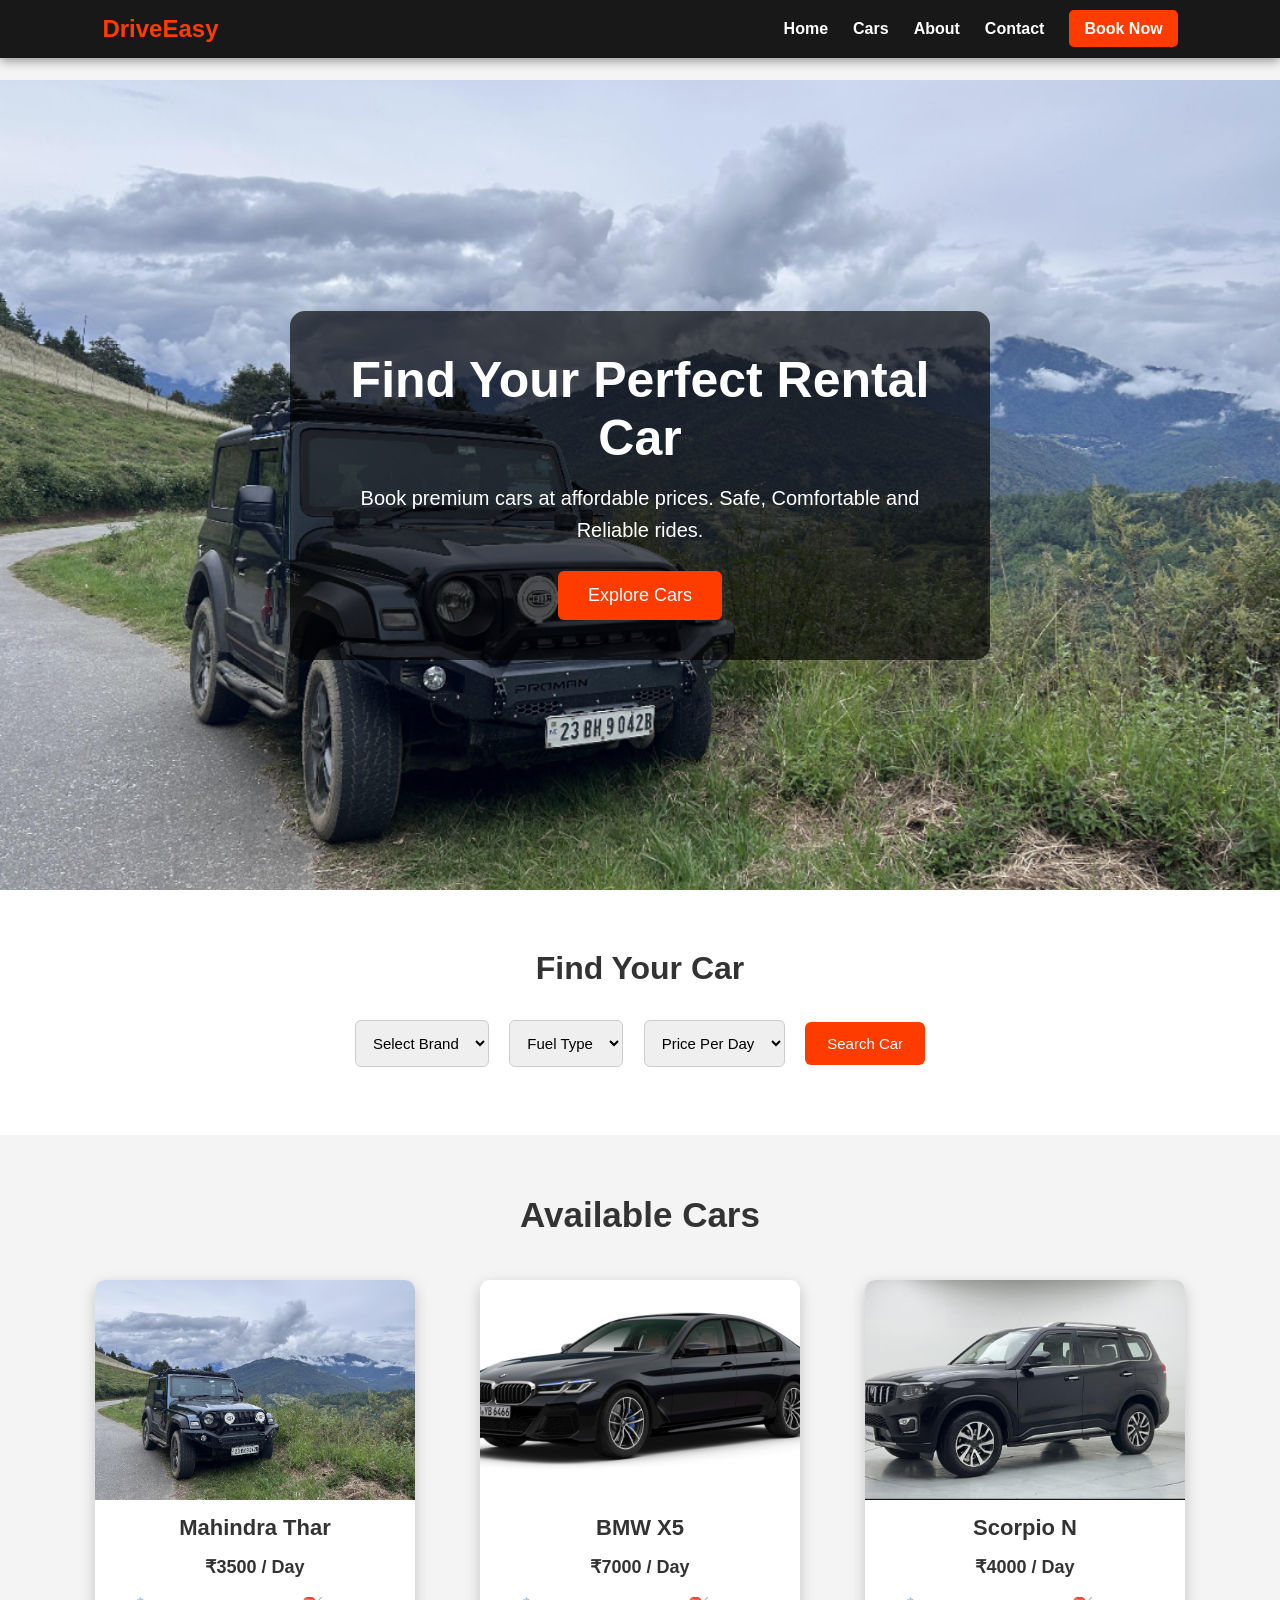
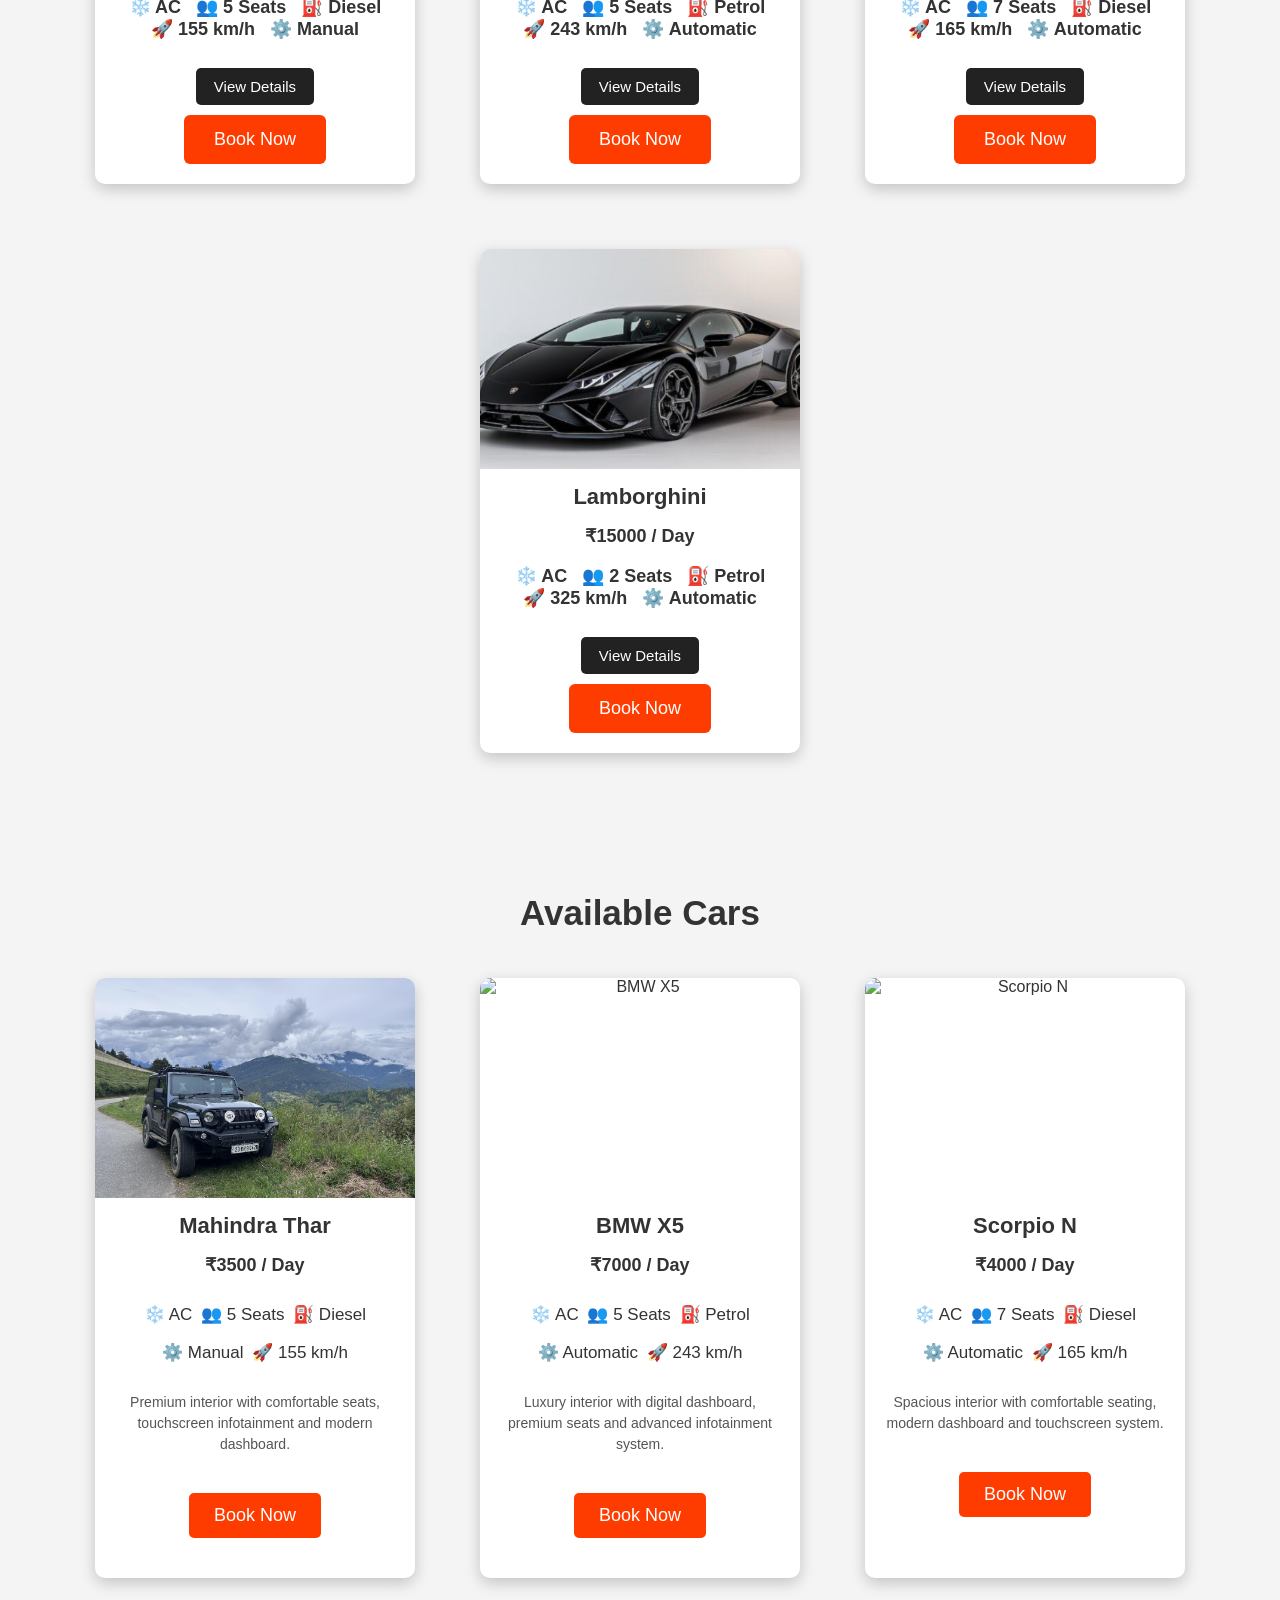
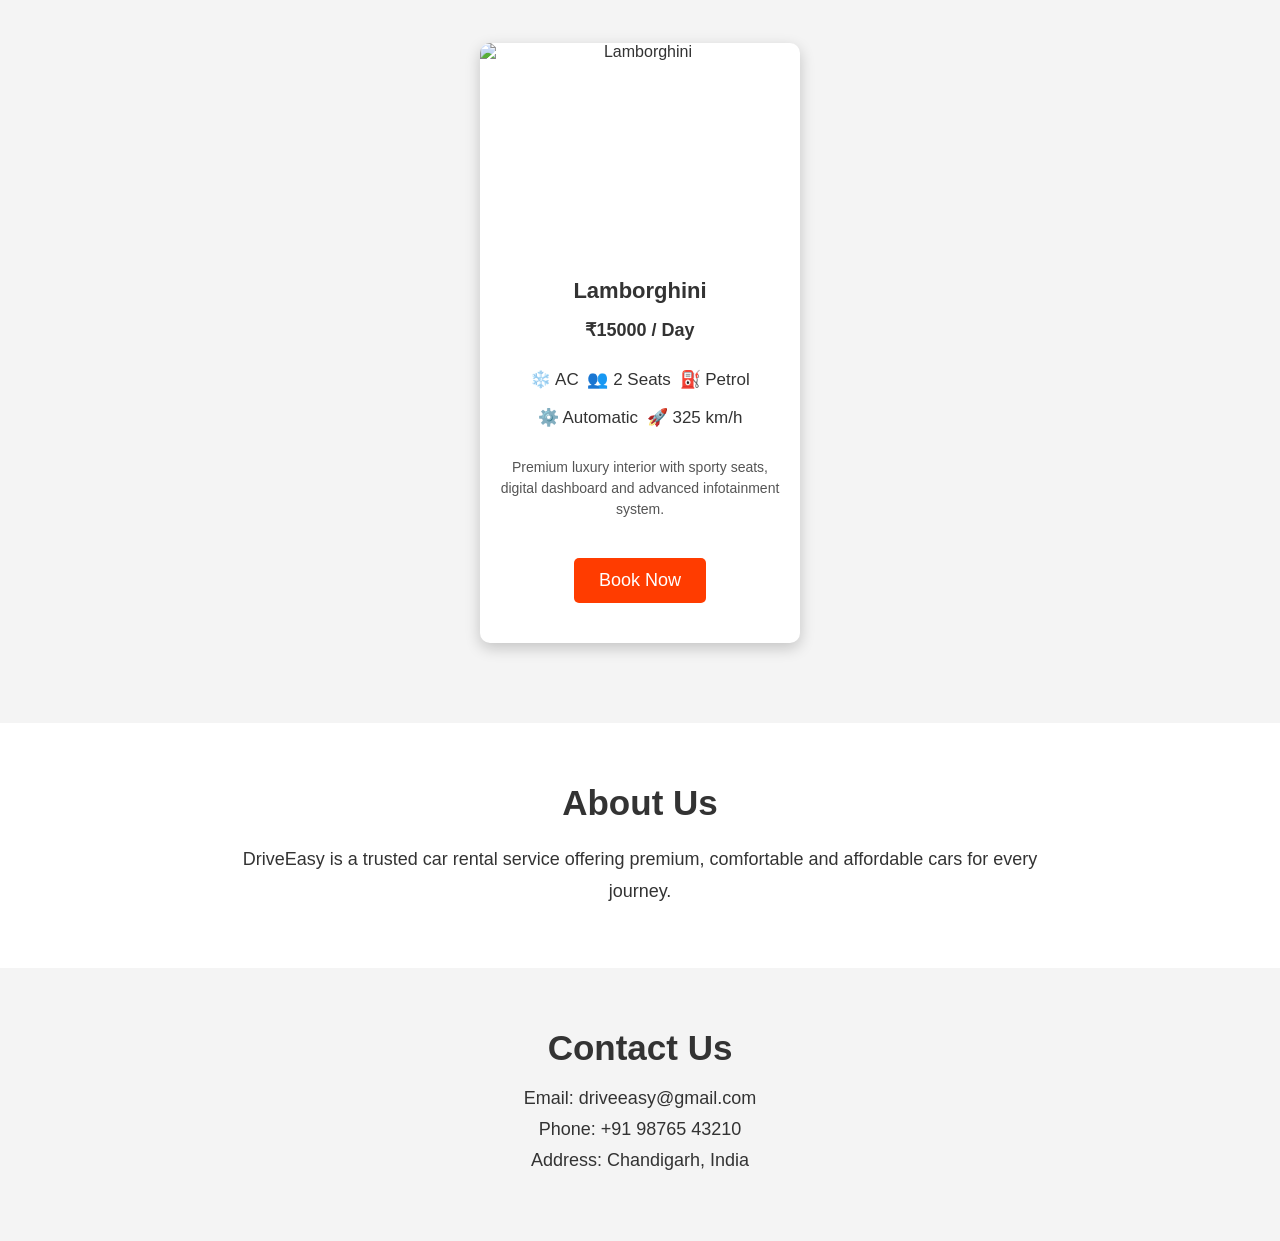
==== index.html @ 53f8b336 "Add car section with details and booking options" ====
<!DOCTYPE html>
<html lang="en">
<head>
    <meta charset="UTF-8">
    <meta name="viewport" content="width=device-width, initial-scale=1.0">
    <title>DriveEasy Car Rental</title>

    <link rel="stylesheet" href="style.css">

    <style>
        /* Car Details */
        .car-details {
            background: white;
            margin: 30px auto;
            padding: 30px;
            max-width: 900px;
            border-radius: 15px;
            box-shadow: 0 5px 20px rgba(0,0,0,0.15);
            text-align: center;
        }

        .car-details h2 {
            margin-bottom: 15px;
        }

        .details-info {
            margin: 15px 0;
            font-size: 17px;
            line-height: 1.7;
        }

        .detail-images {
            display: flex;
            gap: 20px;
            justify-content: center;
            flex-wrap: wrap;
            margin-top: 20px;
        }

        .detail-images img {
            width: 300px;
            height: 200px;
            object-fit: cover;
            border-radius: 10px;
        }

        .car-card {
            cursor: pointer;
        }

        .view-details {
            display: inline-block;
            margin: 10px;
            padding: 10px 18px;
            background: #222;
            color: white;
            border-radius: 5px;
            text-decoration: none;
        }

        .view-details:hover {
            background: #ff3c00;
        }
    </style>
</head>

<body>

<!-- ================= HEADER ================= -->

<header class="navbar">

    <div class="logo">
        <a href="index.html">DriveEasy</a>
    </div>

    <nav>
        <ul class="nav-links">
            <li><a href="#home">Home</a></li>
            <li><a href="#cars">Cars</a></li>
            <li><a href="#about">About</a></li>
            <li><a href="#contact">Contact</a></li>
            <li><a href="book.html" class="book-btn">Book Now</a></li>
        </ul>
    </nav>

</header>


<!-- ================= HERO ================= -->

<section id="home" class="hero">

    <div class="hero-text">

        <h1>Find Your Perfect Rental Car</h1>

        <p>
            Book premium cars at affordable prices.
            Safe, Comfortable and Reliable rides.
        </p>

        <a href="#cars" class="btn">Explore Cars</a>

    </div>

</section>


<!-- ================= SEARCH ================= -->

<section class="search">

    <h2>Find Your Car</h2>

    <form>

        <select>
            <option>Select Brand</option>
            <option>Mahindra</option>
            <option>BMW</option>
            <option>Scorpio</option>
            <option>Lamborghini</option>
        </select>

        <select>
            <option>Fuel Type</option>
            <option>Petrol</option>
            <option>Diesel</option>
        </select>

        <select>
            <option>Price Per Day</option>
            <option>₹3500</option>
            <option>₹4000</option>
            <option>₹7000</option>
            <option>₹15000</option>
        </select>

        <button type="submit">Search Car</button>

    </form>

</section>


<!-- ================= CARS ================= -->

<section id="cars">

    <h2>Available Cars</h2>

    <div class="car-container">


        <!-- ========== THAR ========== -->

        <div class="car-card">

            <a href="#thar-details">
                <img src="images/Thar-front.jpg" alt="Mahindra Thar">
            </a>

            <h3>Mahindra Thar</h3>

            <p>₹3500 / Day</p>

            <p>
                ❄️ AC &nbsp; 👥 5 Seats &nbsp; ⛽ Diesel<br>
                🚀 155 km/h &nbsp; ⚙️ Manual
            </p>

            <a href="#thar-details" class="view-details">
                View Details
            </a>

            <br>

            <a href="book.html" class="btn">
                Book Now
            </a>

        </div>


        <!-- ========== BMW ========== -->

        <div class="car-card">

            <a href="#bmw-details">
                <img src="images/bmw-front.jpg" alt="BMW X5">
            </a>

            <h3>BMW X5</h3>

            <p>₹7000 / Day</p>

            <p>
                ❄️ AC &nbsp; 👥 5 Seats &nbsp; ⛽ Petrol<br>
                🚀 243 km/h &nbsp; ⚙️ Automatic
            </p>

            <a href="#bmw-details" class="view-details">
                View Details
            </a>

            <br>

            <a href="book.html" class="btn">
                Book Now
            </a>

        </div>


        <!-- ========== SCORPIO ========== -->

        <div class="car-card">

            <a href="#scorpio-details">
                <img src="images/scorpio-front.jpg" alt="Scorpio N">
            </a>

            <h3>Scorpio N</h3>

            <p>₹4000 / Day</p>

            <p>
                ❄️ AC &nbsp; 👥 7 Seats &nbsp; ⛽ Diesel<br>
                🚀 165 km/h &nbsp; ⚙️ Automatic
            </p>

            <a href="#scorpio-details" class="view-details">
                View Details
            </a>

            <br>

            <a href="book.html" class="btn">
                Book Now
            </a>

        </div>


        <!-- ========== LAMBORGHINI ========== -->

        <div class="car-card">

            <a href="#lamborghini-details">
                <img src="images/lamborghini-front.jpg" alt="Lamborghini">
            </a>

            <h3>Lamborghini</h3>

            <p>₹15000 / Day</p>

            <p>
                ❄️ AC &nbsp; 👥 2 Seats &nbsp; ⛽ Petrol<br>
                🚀 325 km/h &nbsp; ⚙️ Automatic
            </p>

            <a href="#lamborghini-details" class="view-details">
                View Details
            </a>

            <br>

            <a href="book.html" class="btn">
                Book Now
            </a>

        </div>

    </div>

</section>


<!-- ================= THAR DETAILS ================= -->

<section id="thar-details" class="car-details">

    <h2>Mahindra Thar</h2>

    <p class="details-info">
        Premium and powerful SUV perfect for adventure and long journeys.
    </p>

    <p class="details-info">
        ❄️ AC &nbsp; 👥 5 Seats &nbsp; ⛽ Diesel<br>
        ⚙️ Manual Transmission &nbsp; 🚀 155 km/h
    </p>

    <h3>Interior & Dashboard</h3>

    <div class="detail-images">

        <img src="images/Thar-front.jpg" alt="Thar Front">

        <img src="images/Thar-interior.jpg" alt="Thar Interior">

        <img src="images/Thar-dashboard.jpg" alt="Thar Dashboard">

    </div>

    <br>

    <a href="book.html" class="btn">Book Thar</a>

</section>


<!-- ================= BMW DETAILS ================= -->

<section id="bmw-details" class="car-details">

    <h2>BMW X5</h2>

    <p class="details-info">
        Luxury SUV with premium comfort, advanced technology and powerful performance.
    </p>

    <p class="details-info">
        ❄️ AC &nbsp; 👥 5 Seats &nbsp; ⛽ Petrol<br>
        ⚙️ Automatic Transmission &nbsp; 🚀 243 km/h
    </p>

    <h3>Interior & Dashboard</h3>

    <div class="detail-images">

        <img src="images/bmw-front.jpg" alt="BMW Front">

        <img src="images/bmw-interior.jpg" alt="BMW Interior">

    </div>

    <br>

    <a href="book.html" class="btn">Book BMW</a>

</section>


<!-- ================= SCORPIO DETAILS ================= -->

<section id="scorpio-details" class="car-details">

    <h2>Scorpio N</h2>

    <p class="details-info">
        Spacious SUV with comfortable seating and modern dashboard.
    </p>

    <p class="details-info">
        ❄️ AC &nbsp; 👥 7 Seats &nbsp; ⛽ Diesel<br>
        ⚙️ Automatic Transmission &nbsp; 🚀 165 km/h
    </p>

    <h3>Interior & Dashboard</h3>

    <div class="detail-images">

        <img src="images/scorpio-front.jpg" alt="Scorpio Front">

        <img src="images/scorpio-interior.jpg" alt="Scorpio Interior">

        <img src="images/scorpio-dashboard.jpg" alt="Scorpio Dashboard">

    </div>

<!-- ================= CARS ================= -->

<section id="cars">

    <h2>Available Cars</h2>

    <div class="car-container">

        <!-- THAR -->
        <div class="car-card">

            <img src="images/Thar-front.jpg"
                 alt="Mahindra Thar"
                 onclick="showCar('thar')">

            <h3>Mahindra Thar</h3>
            <p>₹3500 / Day</p>

            <p>
                ❄️ AC &nbsp; 👥 5 Seats &nbsp; ⛽ Diesel<br>
                🚀 155 km/h &nbsp; ⚙️ Manual
            </p>

            <button class="view-details"
                    onclick="showCar('thar')">
                View Details
            </button>

            <br><br>

            <a href="book.html" class="btn">Book Now</a>

        </div>


        <!-- BMW -->
        <div class="car-card">

            <img src="images/bmw-front.jpg"
                 alt="BMW X5"
                 onclick="showCar('bmw')">

            <h3>BMW X5</h3>
            <p>₹7000 / Day</p>

            <p>
                ❄️ AC &nbsp; 👥 5 Seats &nbsp; ⛽ Petrol<br>
                🚀 243 km/h &nbsp; ⚙️ Automatic
            </p>

            <button class="view-details"
                    onclick="showCar('bmw')">
                View Details
            </button>

            <br><br>

            <a href="book.html" class="btn">Book Now</a>

        </div>


        <!-- SCORPIO -->
        <div class="car-card">

            <img src="images/scorpio-front.jpg"
                 alt="Scorpio N"
                 onclick="showCar('scorpio')">

            <h3>Scorpio N</h3>
            <p>₹4000 / Day</p>

            <p>
                ❄️ AC &nbsp; 👥 7 Seats &nbsp; ⛽ Diesel<br>
                🚀 165 km/h &nbsp; ⚙️ Automatic
            </p>

            <button class="view-details"
                    onclick="showCar('scorpio')">
                View Details
            </button>

            <br><br>

            <a href="book.html" class="btn">Book Now</a>

        </div>


        <!-- LAMBORGHINI -->
        <div class="car-card">

            <img src="images/lamborghini-front.jpg"
                 alt="Lamborghini"
                 onclick="showCar('lamborghini')">

            <h3>Lamborghini</h3>
            <p>₹15000 / Day</p>

            <p>
                ❄️ AC &nbsp; 👥 2 Seats &nbsp; ⛽ Petrol<br>
                🚀 325 km/h &nbsp; ⚙️ Automatic
            </p>

            <button class="view-details"
                    onclick="showCar('lamborghini')">
                View Details
            </button>

            <br><br>

            <a href="book.html" class="btn">Book Now</a>

        </div>

    </div>

</section>


<!-- ================= CAR DETAILS POPUP ================= -->

<div id="carModal" class="car-modal">

    <div class="car-modal-content">

        <button class="close-btn" onclick="closeCar()">×</button>

        <h2 id="carTitle"></h2>

        <p id="carDescription"></p>

        <div class="car-features" id="carFeatures"></div>

        <h3>Interior & Dashboard</h3>

        <div class="car-gallery">

            <img id="carFront" src="" alt="Car Front">

            <img id="carInterior" src="" alt="Car Interior">

            <img id="carDashboard" src="" alt="Car Dashboard">

        </div>

        <br>

        <a href="book.html" class="btn">Book This Car</a>

    </div>

</div>


<!-- ================= CAR JAVASCRIPT ================= -->

<script>

function showCar(car) {

    const modal = document.getElementById("carModal");

    const title = document.getElementById("carTitle");
    const description = document.getElementById("carDescription");
    const features = document.getElementById("carFeatures");

    const front = document.getElementById("carFront");
    const interior = document.getElementById("carInterior");
    const dashboard = document.getElementById("carDashboard");


    if (car === "thar") {

        title.innerText = "Mahindra Thar";

        description.innerText =
        "Mahindra Thar is a powerful SUV with comfortable interior, modern dashboard and excellent performance.";

        features.innerHTML =
        "❄️ AC &nbsp; 👥 5 Seats &nbsp; ⛽ Diesel<br>" +
        "🚀 155 km/h &nbsp; ⚙️ Manual<br>" +
        "💰 ₹3500 / Day";

        front.src = "images/Thar-front.jpg";
        interior.src = "images/Thar-interior.jpg";
        dashboard.src = "images/Thar-dashboard.jpg";
    }


    if (car === "bmw") {

        title.innerText = "BMW X5";

        description.innerText =
        "BMW X5 is a premium luxury SUV with advanced technology, comfortable seats and digital features.";

        features.innerHTML =
        "❄️ AC &nbsp; 👥 5 Seats &nbsp; ⛽ Petrol<br>" +
        "🚀 243 km/h &nbsp; ⚙️ Automatic<br>" +
        "💰 ₹7000 / Day";

        front.src = "images/bmw-front.jpg";
        interior.src = "images/bmw-interior.jpg";

        dashboard.style.display = "none";
    }


    if (car === "scorpio") {

        title.innerText = "Scorpio N";

        description.innerText =
        "Scorpio N is a spacious SUV with comfortable seating, modern interior and powerful performance.";

        features.innerHTML =
        "❄️ AC &nbsp; 👥 7 Seats &nbsp; ⛽ Diesel<br>" +
        "🚀 165 km/h &nbsp; ⚙️ Automatic<br>" +
        "💰 ₹4000 / Day";

        front.src = "images/scorpio-front.jpg";
        interior.src = "images/scorpio-interior.jpg";
        dashboard.src = "images/scorpio-dashboard.jpg";

        dashboard.style.display = "block";
    }


    if (car === "lamborghini") {

        title.innerText = "Lamborghini";

        description.innerText =
        "Lamborghini is a high-performance sports car with a premium luxury interior and advanced digital features.";

        features.innerHTML =
        "❄️ AC &nbsp; 👥 2 Seats &nbsp; ⛽ Petrol<br>" +
        "🚀 325 km/h &nbsp; ⚙️ Automatic<br>" +
        "💰 ₹15000 / Day";

        front.src = "images/lamborghini-front.jpg";
        interior.src = "images/lamborghini-interior.jpg";

        dashboard.style.display = "none";
    }


    modal.style.display = "flex";
}


function closeCar() {

    document.getElementById("carModal").style.display = "none";

}

</script>


<!-- ================= ABOUT ================= -->

<section id="about">

    <h2>About Us</h2>

    <p>
        DriveEasy is a trusted car rental service offering premium,
        comfortable and affordable cars for every journey.
    </p>

</section>


<!-- ================= CONTACT ================= -->

<section id="contact">

    <h2>Contact Us</h2>

    <p>Email: driveeasy@gmail.com</p>

    <p>Phone: +91 98765 43210</p>

    <p>Address: Chandigarh, India</p>

</section>


<script src="script.js"></script>

</body>
</html>            Search Car
        </button>

    </form>

</section>


<!-- ================= CARS ================= -->

<section id="cars">

    <h2>Available Cars</h2>

    <div class="car-container">


        <!-- ================= THAR ================= -->

        <div class="car-card"
             onclick="showCar('thar')"
             style="cursor:pointer;">

            <img
                src="images/Thar-front.jpg"
                alt="Mahindra Thar"
            >

            <h3>Mahindra Thar</h3>

            <p>₹3500 / Day</p>

            <div class="car-features">

                <span>❄️ AC</span>
                <span>👥 5 Seats</span>
                <span>⛽ Diesel</span>
                <span>⚙️ Manual</span>
                <span>🚀 155 km/h</span>

            </div>

            <div class="car-description">

                Premium interior with comfortable seats,
                touchscreen infotainment and modern dashboard.

            </div>

            <button
                class="btn"
                onclick="event.stopPropagation(); window.location.href='book.html';"
            >
                Book Now
            </button>

        </div>


        <!-- ================= BMW ================= -->

        <div class="car-card"
             onclick="showCar('bmw')"
             style="cursor:pointer;">

            <img
                src="images/bmw.jpg"
                alt="BMW X5"
            >

            <h3>BMW X5</h3>

            <p>₹7000 / Day</p>

            <div class="car-features">

                <span>❄️ AC</span>
                <span>👥 5 Seats</span>
                <span>⛽ Petrol</span>
                <span>⚙️ Automatic</span>
                <span>🚀 243 km/h</span>

            </div>

            <div class="car-description">

                Luxury interior with digital dashboard,
                premium seats and advanced infotainment system.

            </div>

            <button
                class="btn"
                onclick="event.stopPropagation(); window.location.href='book.html';"
            >
                Book Now
            </button>

        </div>


        <!-- ================= SCORPIO ================= -->

        <div class="car-card"
             onclick="showCar('scorpio')"
             style="cursor:pointer;">

            <img
                src="images/scorpio.jpg"
                alt="Scorpio N"
            >

            <h3>Scorpio N</h3>

            <p>₹4000 / Day</p>

            <div class="car-features">

                <span>❄️ AC</span>
                <span>👥 7 Seats</span>
                <span>⛽ Diesel</span>
                <span>⚙️ Automatic</span>
                <span>🚀 165 km/h</span>

            </div>

            <div class="car-description">

                Spacious interior with comfortable seating,
                modern dashboard and touchscreen system.

            </div>

            <button
                class="btn"
                onclick="event.stopPropagation(); window.location.href='book.html';"
            >
                Book Now
            </button>

        </div>


        <!-- ================= LAMBORGHINI ================= -->

        <div class="car-card"
             onclick="showCar('lamborghini')"
             style="cursor:pointer;">

            <img
                src="images/lamborghini.jpg"
                alt="Lamborghini"
            >

            <h3>Lamborghini</h3>

            <p>₹15000 / Day</p>

            <div class="car-features">

                <span>❄️ AC</span>
                <span>👥 2 Seats</span>
                <span>⛽ Petrol</span>
                <span>⚙️ Automatic</span>
                <span>🚀 325 km/h</span>

            </div>

            <div class="car-description">

                Premium luxury interior with sporty seats,
                digital dashboard and advanced infotainment system.

            </div>

            <button
                class="btn"
                onclick="event.stopPropagation(); window.location.href='book.html';"
            >
                Book Now
            </button>

        </div>

    </div>

</section>


<!-- ================================================= -->
<!-- ================= THAR DETAILS ================== -->
<!-- ================================================= -->

<section id="thar" class="car-details">

    <div class="car-details-main">

        <h2>Mahindra Thar</h2>

        <img
            src="images/Thar-front.jpg"
            alt="Mahindra Thar"
        >

        <div class="details-info">

            <p>
                <strong>Price:</strong>
                ₹3500 / Day
            </p>

            <p>
                <strong>AC:</strong>
                Yes
            </p>

            <p>
                <strong>Seats:</strong>
                5
            </p>

            <p>
                <strong>Fuel:</strong>
                Diesel
            </p>

            <p>
                <strong>Transmission:</strong>
                Manual
            </p>

            <p>
                <strong>Top Speed:</strong>
                155 km/h
            </            <img
                src="images/Thar-front.jpg"
                src="images/Thar-interior.jpg"
                src="images/Thar-dashboard.jpg"
                alt="Mahindra Thar"
            >

            <h3>Mahindra Thar</h3>

            <p class="price">
                ₹3500 / Day
            </p>

            <div class="car-features">

                <span>❄️ AC</span>
                <span>👥 5 Seats</span>
                <span>⛽ Diesel</span>
                <span>⚙️ Manual</span>
                <span>🚀 155 km/h</span>
                <span>📱 Touchscreen</span>

            </div>

            <div class="car-info">

                <h4>Interior & Dashboard</h4>

                <p>
                    Premium interior with comfortable seats,
                    touchscreen infotainment and modern dashboard.
                </p>

            </div>

            <a href="book.html" class="btn">
                Book Now
            </a>

        </div>


        <!-- BMW X5 -->

        <div class="car-card">

            <img
                src="images/bmw-front.jpg"
                src="images/bmw-interior.jpg
                alt="BMW X5"
            >

            <h3>BMW X5</h3>

            <p class="price">
                ₹7000 / Day
            </p>

            <div class="car-features">

                <span>❄️ AC</span>
                <span>👥 5 Seats</span>
                <span>⛽ Petrol</span>
                <span>⚙️ Automatic</span>
                <span>🚀 243 km/h</span>
                <span>📱 Digital Display</span>

            </div>

            <div class="car-info">

                <h4>Interior & Dashboard</h4>

                <p>
                    Luxury interior with digital dashboard,
                    premium seats and advanced infotainment system.
                </p>

            </div>

            <a href="book.html" class="btn">
                Book Now
            </a>

        </div>


        <!-- SCORPIO N -->

        <div class="car-card">

            <img
                src="images/scorpio-front.jpg"
                src="images/scorpio-interior.jpg"
                src="images/bmw-dashboard.jpg"
                alt="Scorpio N"
            >

            <h3>Scorpio N</h3>

            <p class="price">
                ₹4000 / Day
            </p>

            <div class="car-features">

                <span>❄️ AC</span>
                <span>👥 7 Seats</span>
                <span>⛽ Diesel</span>
                <span>⚙️ Automatic</span>
                <span>🚀 165 km/h</span>
                <span>📱 Touchscreen</span>

            </div>

            <div class="car-info">

                <h4>Interior & Dashboard</h4>

                <p>
                    Spacious interior with comfortable seating,
                    modern dashboard and touchscreen system.
                </p>

            </div>

            <a href="book.html" class="btn">
                Book Now
            </a>

        </div>
        <!-- LAMBORGHINI -->

<div class="car-card">

<!-- Cars Section -->

<section id="cars">

    <h2>Available Cars</h2>

    <div class="car-container">

        <!-- THAR -->
        <details class="car-card">
            <summary>
                <img src="images/Thar-front.jpg" alt="Mahindra Thar">
                <h3>Mahindra Thar</h3>
                <p>₹3500 / Day</p>
                <span class="view-details">Click Image / Name for Details</span>
            </summary>

            <div class="car-details">
                <h2>Mahindra Thar</h2>

                <p>❄️ AC &nbsp; 💺 5 Seats &nbsp; ⛽ Diesel</p>
                <p>⚙️ Manual &nbsp; 🚗 155 km/h</p>
                <p>📱 Touchscreen Dashboard</p>

                <h3>Features</h3>
                <p>
                    Premium interior, comfortable seats,
                    touchscreen infotainment, powerful engine
                    and modern dashboard.
                </p>

                <h3>Interior & Dashboard</h3>

                <div class="inside-images">
                    <img src="images/thar-interior.jpg" alt="Thar Interior">
                    <img src="images/thar-dashboard.jpg" alt="Thar Dashboard">
                </div>

                <a href="book.html" class="btn">Book Now</a>
            </div>
        </details>


        <!-- BMW -->
        <details class="car-card">
            <summary>
                <img src="images/bmw.jpg" alt="BMW X5">
                <h3>BMW X5</h3>
                <p>₹7000 / Day</p>
                <span class="view-details">Click Image / Name for Details</span>
            </summary>

            <div class="car-details">
                <h2>BMW X5</h2>

                <p>❄️ AC &nbsp; 💺 5 Seats &nbsp; ⛽ Petrol</p>
                <p>⚙️ Automatic &nbsp; 🚗 243 km/h</p>
                <p>📱 Digital Dashboard</p>

                <h3>Features</h3>
                <p>
                    Luxury interior, premium seats,
                    digital dashboard and advanced infotainment system.
                </p>

                <h3>Interior & Dashboard</h3>

                <div class="inside-images">
                    <img src="images/bmw-interior.jpg" alt="BMW Interior">
                    <img src="images/bmw-dashboard.jpg" alt="BMW Dashboard">
                </div>

                <a href="book.html" class="btn">Book Now</a>
            </div>
        </details>


        <!-- SCORPIO -->
        <details class="car-card">
            <summary>
                <img src="images/scorpio.jpg" alt="Scorpio N">
                <h3>Scorpio N</h3>
                <p>₹4000 / Day</p>
                <span class="view-details">Click Image / Name for Details</span>
            </summary>

            <div class="car-details">
                <h2>Scorpio N</h2>

                <p>❄️ AC &nbsp; 💺 7 Seats &nbsp; ⛽ Diesel</p>
                <p>⚙️ Automatic &nbsp; 🚗 165 km/h</p>
                <p>📱 Touchscreen Dashboard</p>

                <h3>Features</h3>
                <p>
                    Spacious interior, comfortable seating,
                    modern dashboard and touchscreen system.
                </p>

                <h3>Interior & Dashboard</h3>

                <div class="inside-images">
                    <img src="images/scorpio-interior.jpg" alt="Scorpio Interior">
                    <img src="images/scorpio-dashboard.jpg" alt="Scorpio Dashboard">
                </div>

                <a href="book.html" class="btn">Book Now</a>
            </div>
        </details>


        <!-- LAMBORGHINI -->
        <details class="car-card">
            <summary>
                <img src="images/lamborghini.jpg" alt="Lamborghini">
                <h3>Lamborghini</h3>
                <p>₹15000 / Day</p>
                <span class="view-details">Click Image / Name for Details</span>
            </summary>

            <div class="car-details">
                <h2>Lamborghini</h2>

                <p>❄️ AC &nbsp; 💺 2 Seats &nbsp; ⛽ Petrol</p>
                <p>⚙️ Automatic &nbsp; 🚗 325 km/h</p>
                <p>📱 Digital Dashboard</p>

                <h3>Features</h3>
                <p>
                    Premium luxury interior, sporty seats,
                    digital dashboard and advanced infotainment system.
                </p>

                <h3>Interior & Dashboard</h3>

                <div class="inside-images">
                    <img src="images/lamborghini-interior.jpg" alt="Lamborghini Interior">
                    <img src="images/lamborghini-dashboard.jpg" alt="Lamborghini Dashboard">
                </div>

                <a href="book.html" class="btn">Book Now</a>
            </div>
        </details>

    </div>

</section>


<!-- ================= ABOUT ================= -->

<section id="about">

    <h2>About Us</h2>

    <p>
        DriveEasy is a trusted car rental service offering
        premium, comfortable and affordable cars for every journey.
    </p>

</section>


<!-- ================= CONTACT ================= -->

<section id="contact">

    <h2>Contact Us</h2>

    <p>Email: driveeasy@gmail.com</p>

    <p>Phone: +91 98765 43210</p>

    <p>Address: Chandigarh, India</p>

</section>


<!-- ================= FOOTER ================= -->

<footer>

    <p>
        © 2026 DriveEasy Car Rental. All Rights Reserved.
    </p>

</footer>


<script src="script.js"></script>

</body>
</html>        <p>₹4000 / Day</p>
        <a href="book.html" class="btn">Book Now</a>
    </div>

    </div>
</section>
    <!-- About Section -->
<section id="about">
    <h2>About Us</h2>
    <p>
        DriveEasy is a trusted car rental service offering premium,
        comfortable and affordable cars for every journey.
    </p>
</section>

<!-- Contact Section -->
<section id="contact">
    <h2>Contact Us</h2>
    <p>Email: driveeasy@gmail.com</p>
    <p>Phone: +91 98765 43210</p>
    <p>Address: Chandigarh, India</p>
</section>
<script src="script.js"></script>
</body>
</html>
---- style.css ----
*{
    margin:0;
    padding:0;
    box-sizing:border-box;
    font-family:Arial, Helvetica, sans-serif;
}

html{
    scroll-behavior:smooth;
}

body{
    background:#f4f4f4;
    color:#333;
    padding-top:80px;
}

/* ================= HEADER ================= */

header{
    position:fixed;
    top:0;
    left:0;
    width:100%;
    background:rgba(0,0,0,0.95);
    display:flex;
    justify-content:space-between;
    align-items:center;
    padding:15px 8%;
    z-index:1000;
    box-shadow:0 3px 10px rgba(0,0,0,.4);
}

.logo a{
    color:#ff3c00;
    text-decoration:none;
    font-size:24px;
    font-weight:bold;
}

nav ul{
    display:flex;
    list-style:none;
    gap:25px;
    margin:0;
    padding:0;
}

nav ul li a{
    color:white;
    text-decoration:none;
    font-size:16px;
    font-weight:bold;
    transition:.3s;
}

nav ul li a:hover,
nav ul li a.active{
    color:#ff3c00;
}

.book-btn{
    background:#ff3c00;
    padding:10px 15px;
    border-radius:5px;
}

.book-btn:hover{
    color:white !important;
    background:#d62f00;
}

/* ================= HERO ================= */

.hero{
    min-height:90vh;
    background:url("images/Thar-front.jpg") center/cover no-repeat;
    display:flex;
    justify-content:center;
    align-items:center;
    text-align:center;
}

.hero-text{
    background:rgba(0,0,0,.65);
    color:white;
    padding:40px;
    border-radius:15px;
    max-width:700px;
}

.hero h1{
    font-size:50px;
    margin-bottom:15px;
}

.hero p{
    font-size:20px;
    line-height:1.6;
    margin-bottom:25px;
}

.btn{
    display:inline-block;
    background:#ff3c00;
    color:white;
    text-decoration:none;
    padding:13px 28px;
    border-radius:6px;
    font-size:17px;
    border:none;
    cursor:pointer;
}

.btn:hover{
    background:#d62f00;
}

/* ================= SEARCH ================= */

.search{
    background:white;
    padding:50px 20px;
    text-align:center;
}

.search h2{
    margin-bottom:20px;
}

.search select,
.search button{
    padding:12px;
    margin:8px;
    border-radius:6px;
    border:1px solid #ccc;
}

.search button{
    background:#ff3c00;
    color:white;
    border:none;
    cursor:pointer;
}

/* ================= CARS ================= */

#cars{
    padding:70px 5%;
    text-align:center;
    background:#f4f4f4;
}

#cars h2{
    font-size:32px;
    margin-bottom:30px;
}

.car-container{
    display:flex;
    justify-content:center;
    flex-wrap:wrap;
    gap:25px;
}

.car-card{
    width:300px;
    background:white;
    border-radius:12px;
    overflow:hidden;
    box-shadow:0 5px 15px rgba(0,0,0,.15);
    transition:.3s;
    padding-bottom:20px;
}

.car-card:hover{
    transform:translateY(-8px);
    box-shadow:0 10px 25px rgba(0,0,0,.25);
}

.car-card img{
    width:100%;
    height:210px;
    object-fit:cover;
}

.car-card h3{
    margin:15px 10px 8px;
    font-size:21px;
}

.car-card p{
    margin-bottom:12px;
    font-weight:bold;
}

/* Car Features */

.car-features{
    padding:0 15px;
    margin-bottom:15px;
    line-height:1.6;
    font-size:14px;
}

.car-features span{
    display:inline-block;
    margin:2px;
}

.car-description{
    padding:0 18px;
    margin-bottom:18px;
    font-size:14px;
    line-height:1.5;
    color:#555;
}

/* ================= CAR DETAILS ================= */

.car-details{
    display:none;
    background:white;
    padding:60px 8%;
    text-align:center;
}

.car-details.active{
    display:block;
}

.car-details h2{
    font-size:32px;
    margin-bottom:20px;
}

.car-details-main{
    max-width:900px;
    margin:auto;
}

.car-details-main > img{
    width:100%;
    max-width:700px;
    height:400px;
    object-fit:cover;
    border-radius:12px;
    box-shadow:0 5px 20px rgba(0,0,0,.2);
}

.details-info{
    margin:25px auto;
    max-width:700px;
}

.details-info p{
    margin:10px 0;
    font-size:17px;
    line-height:1.6;
}

/* Interior / Dashboard Images */

.interior-images{
    display:flex;
    justify-content:center;
    flex-wrap:wrap;
    gap:20px;
    margin-top:30px;
}

.interior-images img{
    width:300px;
    height:200px;
    object-fit:cover;
    border-radius:10px;
    box-shadow:0 4px 15px rgba(0,0,0,.2);
}

.back-cars{
    margin-top:30px;
}

/* ================= ABOUT ================= */

#about{
    padding:70px 10%;
    background:white;
    text-align:center;
}

#about h2{
    font-size:32px;
    margin-bottom:20px;
}

#about p{
    max-width:700px;
    margin:auto;
    line-height:1.7;
    font-size:17px;
}

/* ================= CONTACT ================= */

#contact{
    padding:70px 10%;
    text-align:center;
}

#contact h2{
    font-size:32px;
    margin-bottom:20px;
}

#contact p{
    margin:10px;
    font-size:17px;
}

/* ================= FOOTER ================= */

footer{
    background:#111;
    color:white;
    text-align:center;
    padding:20px;
}

/* ================= MOBILE ================= */

@media(max-width:768px){

    body{
        padding-top:70px;
    }

    header{
        padding:12px 5%;
    }

    .logo a{
        font-size:20px;
    }

    nav ul{
        gap:10px;
    }

    nav ul li a{
        font-size:13px;
    }

    .book-btn{
        padding:8px 10px;
    }

    .hero{
        min-height:80vh;
    }

    .hero-text{
        padding:25px 15px;
        margin:15px;
    }

    .hero h1{
        font-size:32px;
    }

    .hero p{
        font-size:16px;
    }

    .car-card{
        width:92%;
        max-width:350px;
    }

    .car-details{
        padding:50px 5%;
    }

    .car-details-main > img{
        height:250px;
    }

    .interior-images img{
        width:90%;
        max-width:320px;
        height:210px;
    }

    .search select,
    .search button{
        width:90%;
        max-width:300px;
    }
}.btn {
    display: inline-block;
    background: #ff3c00;
    color: white;
    text-decoration: none;
    padding: 14px 30px;
    border-radius: 6px;
    font-size: 18px;
    transition: 0.3s;
}

.btn:hover {
    background: #d62f00;
    transform: scale(1.05);
}

/* ================= SEARCH ================= */

.search {
    background: white;
    padding: 60px 20px;
    text-align: center;
    scroll-margin-top: 80px;
}

.search h2 {
    font-size: 32px;
    margin-bottom: 25px;
}

.search select {
    padding: 13px;
    margin: 8px;
    border-radius: 6px;
    border: 1px solid #ccc;
    font-size: 15px;
}

.search button {
    padding: 13px 22px;
    margin: 8px;
    border-radius: 6px;
    border: none;
    background: #ff3c00;
    color: white;
    font-size: 15px;
    cursor: pointer;
    transition: 0.3s;
}

.search button:hover {
    background: #d62f00;
}

/* ================= CARS ================= */

#cars {
    padding: 70px 30px;
    text-align: center;
    scroll-margin-top: 80px;
}

#cars h2 {
    font-size: 35px;
    margin-bottom: 25px;
}

.car-container {
    display: flex;
    justify-content: center;
    align-items: stretch;
    flex-wrap: wrap;
}

.car-card {
    width: 320px;
    background: white;
    margin: 20px;
    border-radius: 12px;
    overflow: hidden;
    box-shadow: 0 5px 18px rgba(0, 0, 0, 0.2);
    transition: 0.3s;
}

.car-card:hover {
    transform: translateY(-10px);
    box-shadow: 0 10px 25px rgba(0, 0, 0, 0.3);
}

.car-card img {
    width: 100%;
    height: 220px;
    object-fit: cover;
    display: block;
}

.car-card h3 {
    font-size: 22px;
    margin: 18px 10px 10px;
}

.car-card p {
    font-size: 18px;
    font-weight: bold;
    margin-bottom: 18px;
}

/* ================= ABOUT ================= */

#about {
    padding: 70px 20px;
    background: white;
    text-align: center;
    scroll-margin-top: 80px;
}

#about h2 {
    font-size: 35px;
    margin-bottom: 20px;
}

#about p {
    max-width: 800px;
    margin: auto;
    font-size: 18px;
    line-height: 1.8;
}

/* ================= CONTACT ================= */

#contact {
    padding: 70px 20px;
    text-align: center;
    background: #f4f4f4;
    scroll-margin-top: 80px;
}

#contact h2 {
    font-size: 35px;
    margin-bottom: 20px;
}

#contact p {
    font-size: 18px;
    margin: 10px;
}

/* ================= FOOTER ================= */

footer {
    background: #111;
    color: white;
    text-align: center;
    padding: 25px;
}

/* ================= MOBILE ================= */

@media (max-width: 768px) {

    body {
        padding-top: 120px;
    }

    header {
        flex-direction: column;
        padding: 12px 5%;
    }

    .logo a {
        font-size: 24px;
    }

    nav ul {
        gap: 12px;
        margin-top: 12px;
        flex-wrap: wrap;
        justify-content: center;
    }

    nav ul li a {
        font-size: 14px;
    }

    .hero {
        min-height: 75vh;
    }

    .hero-text {
        padding: 25px 18px;
        width: 90%;
    }

    .hero h1 {
        font-size: 34px;
    }

    .hero p {
        font-size: 16px;
    }

    .search {
        padding: 40px 15px;
    }

    .search select,
    .search button {
        width: 90%;
        margin: 7px;
    }

    #cars {
        padding: 50px 10px;
    }

    .car-card {
        width: 90%;
        margin: 15px auto;
    }

    #about,
    #contact {
        padding: 50px 20px;
    }
}.search button{
    background:#ff3c00;
    color:white;
    border:none;
    cursor:pointer;
}

/* Cars */

#cars{
    padding:60px;
    text-align:center;
}

.car-card{
    display:inline-block;
    width:320px;
    background:#fff;
    margin:20px;
    border-radius:10px;
    overflow:hidden;
    box-shadow:0 5px 15px rgba(0,0,0,.2);
    transition:.3s;
}

.car-card:hover{
    transform:translateY(-10px);
}

.car-card img{
    width:100%;
    height:220px;
    object-fit:cover;
}

.car-card h3{
    margin:15px;
}

.car-card p{
    padding:0 15px;
}

.car-card button{
    margin:20px;
    padding:12px 25px;
    background:#ff3c00;
    color:#fff;
    border:none;
    border-radius:5px;
    cursor:pointer;
}

/* About */

#about{
    padding:60px;
    background:white;
    text-align:center;
}

/* Contact */

#contact{
    padding:60px;
    text-align:center;
}

#contact input,
#contact textarea{
    width:60%;
    padding:12px;
    margin:10px;
    border:1px solid #ccc;
    border-radius:5px;
}

#contact button{
    padding:12px 30px;
    background:#ff3c00;
    color:#fff;
    border:none;
    border-radius:5px;
}

/* Footer */

footer{
    background:#111;
    color:white;
    text-align:center;
    padding:20px;
    margin-top:40px;
}

/* Responsive */

@media(max-width:768px){

header{
    flex-direction:column;
}

nav ul{
    flex-direction:column;
    text-align:center;
}

.car-card{
    width:90%;
}

#contact input,
#contact textarea{
    width:90%;
}

.hero h1{
    font-size:35px;
}

}  margin-top:30px;
}
@media(max-width:768px){
  .hero h2{font-size:30px}
  header nav a{
    display:inline-block;
    margin:8px;
  }
  .car-card{width:95%}
}
/* ===== Professional Fixed Navbar ===== */

header{
    position: fixed;
    top: 0;
    left: 0;
    width: 100%;
    background: rgba(0,0,0,0.9);
    display: flex;
    justify-content: space-between;
    align-items: center;
    padding: 15px 8%;
    z-index: 1000;
    box-shadow: 0 3px 10px rgba(0,0,0,.4);
}

.logo h2{
    color:#ff3b3b;
    margin:0;
}

nav ul{
    display:flex;
    list-style:none;
    gap:25px;
    margin:0;
    padding:0;
}

nav ul li a{
    color:white;
    text-decoration:none;
    font-weight:bold;
    transition:.3s;
}

nav ul li a:hover{
    color:#ff3b3b;
}

body{
    padding-top:80px;
}

html{
    scroll-behavior:smooth;
}
/* ================= CAR DETAILS POPUP ================= */

.car-card img {
    cursor: pointer;
    transition: 0.3s;
}

.car-card img:hover {
    transform: scale(1.03);
}

.view-details {
    background: #222;
    color: white;
    border: none;
    padding: 10px 18px;
    border-radius: 6px;
    cursor: pointer;
    font-size: 15px;
}

.view-details:hover {
    background: #ff3c00;
}


/* Popup Background */

.car-modal {
    display: none;
    position: fixed;
    z-index: 9999;
    left: 0;
    top: 0;
    width: 100%;
    height: 100%;
    background: rgba(0,0,0,0.75);

    justify-content: center;
    align-items: center;

    padding: 20px;
}


/* Popup Box */

.car-modal-content {
    background: white;
    width: 95%;
    max-width: 850px;
    max-height: 90vh;
    overflow-y: auto;

    padding: 30px;
    border-radius: 15px;

    text-align: center;

    position: relative;
}


/* Close Button */

.close-btn {
    position: absolute;
    right: 15px;
    top: 10px;

    width: 40px;
    height: 40px;

    border: none;
    border-radius: 50%;

    background: #ff3c00;
    color: white;

    font-size: 28px;
    cursor: pointer;
}


/* Features */

.car-features {
    margin: 20px 0;
    line-height: 2;
    font-size: 17px;
}


/* Gallery */

.car-gallery {
    display: flex;
    justify-content: center;
    gap: 20px;
    flex-wrap: wrap;

    margin-top: 20px;
}

.car-gallery img {
    width: 240px;
    height: 170px;

    object-fit: cover;

    border-radius: 10px;

    box-shadow: 0 4px 12px rgba(0,0,0,0.2);
}


/* Mobile */

@media(max-width:600px) {

    .car-modal-content {
        padding: 20px;
    }

    .car-gallery img {
        width: 100%;
        height: 200px;
    }

}
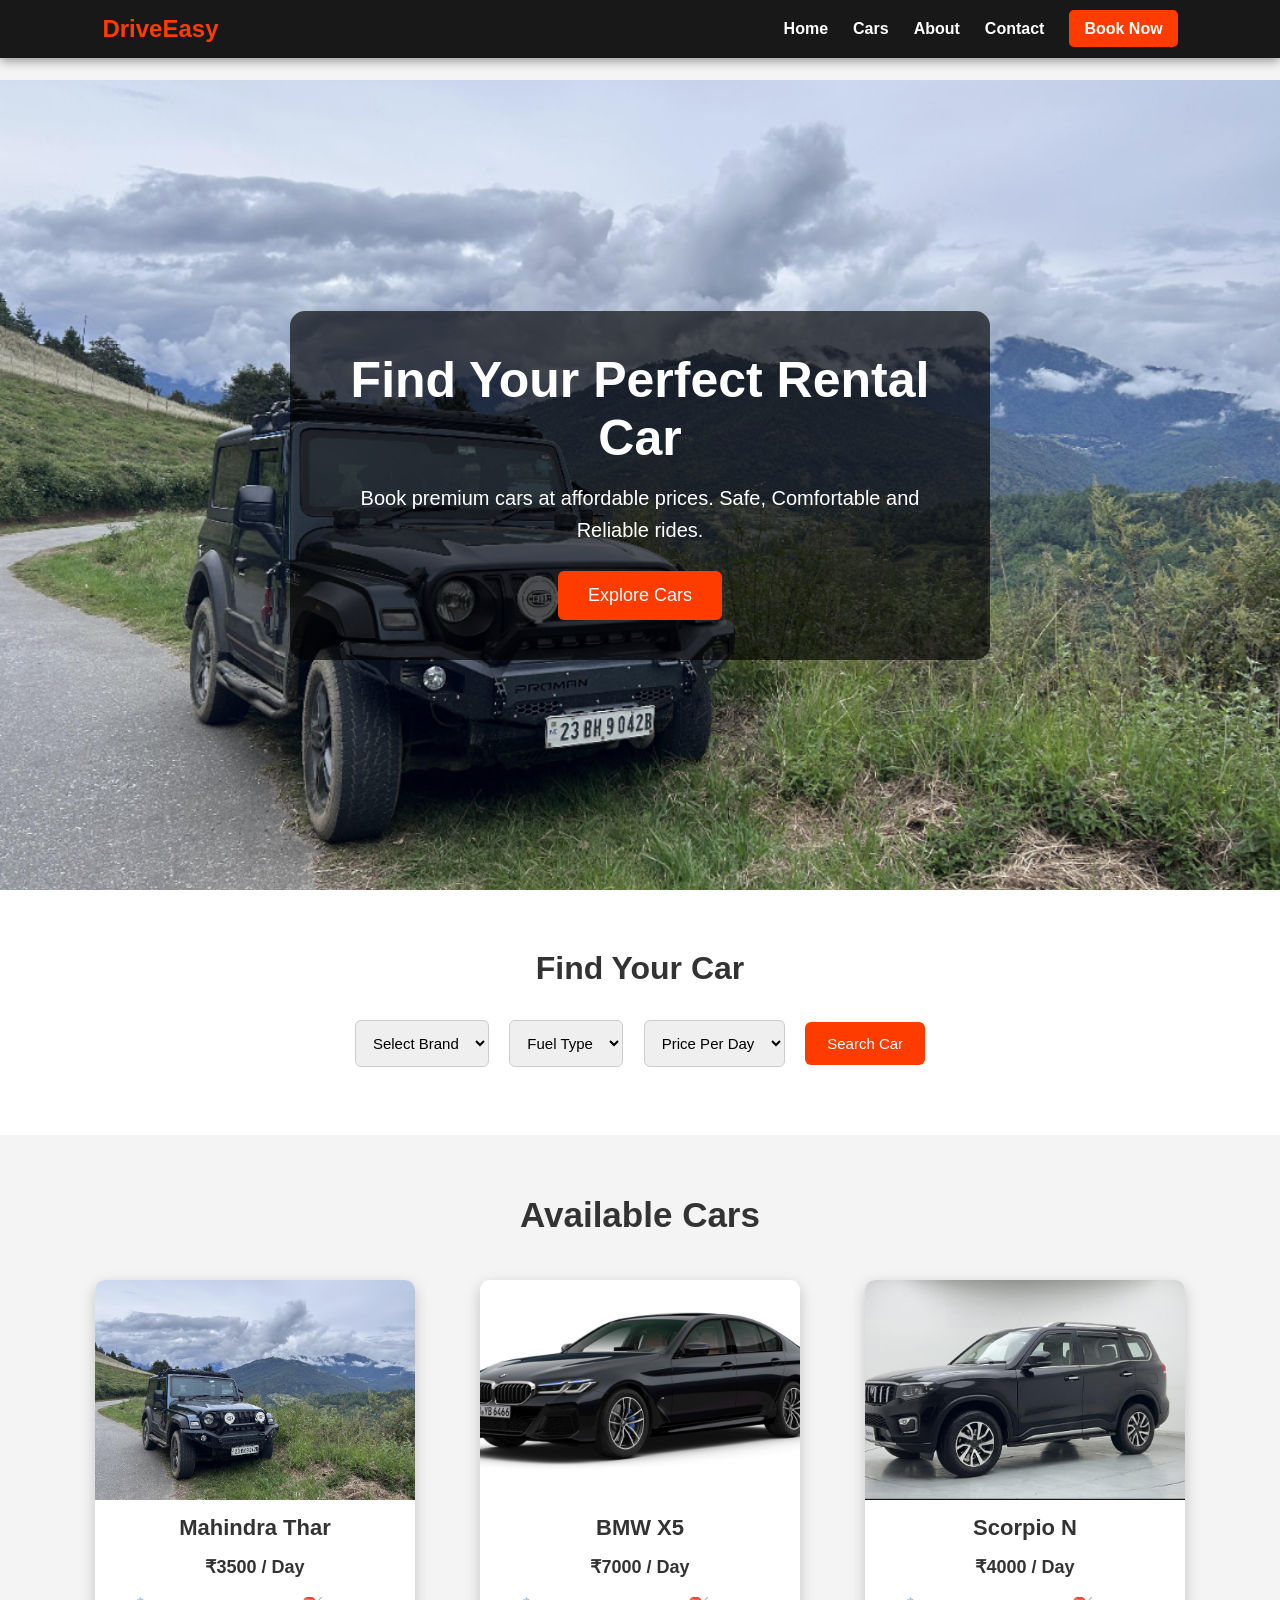
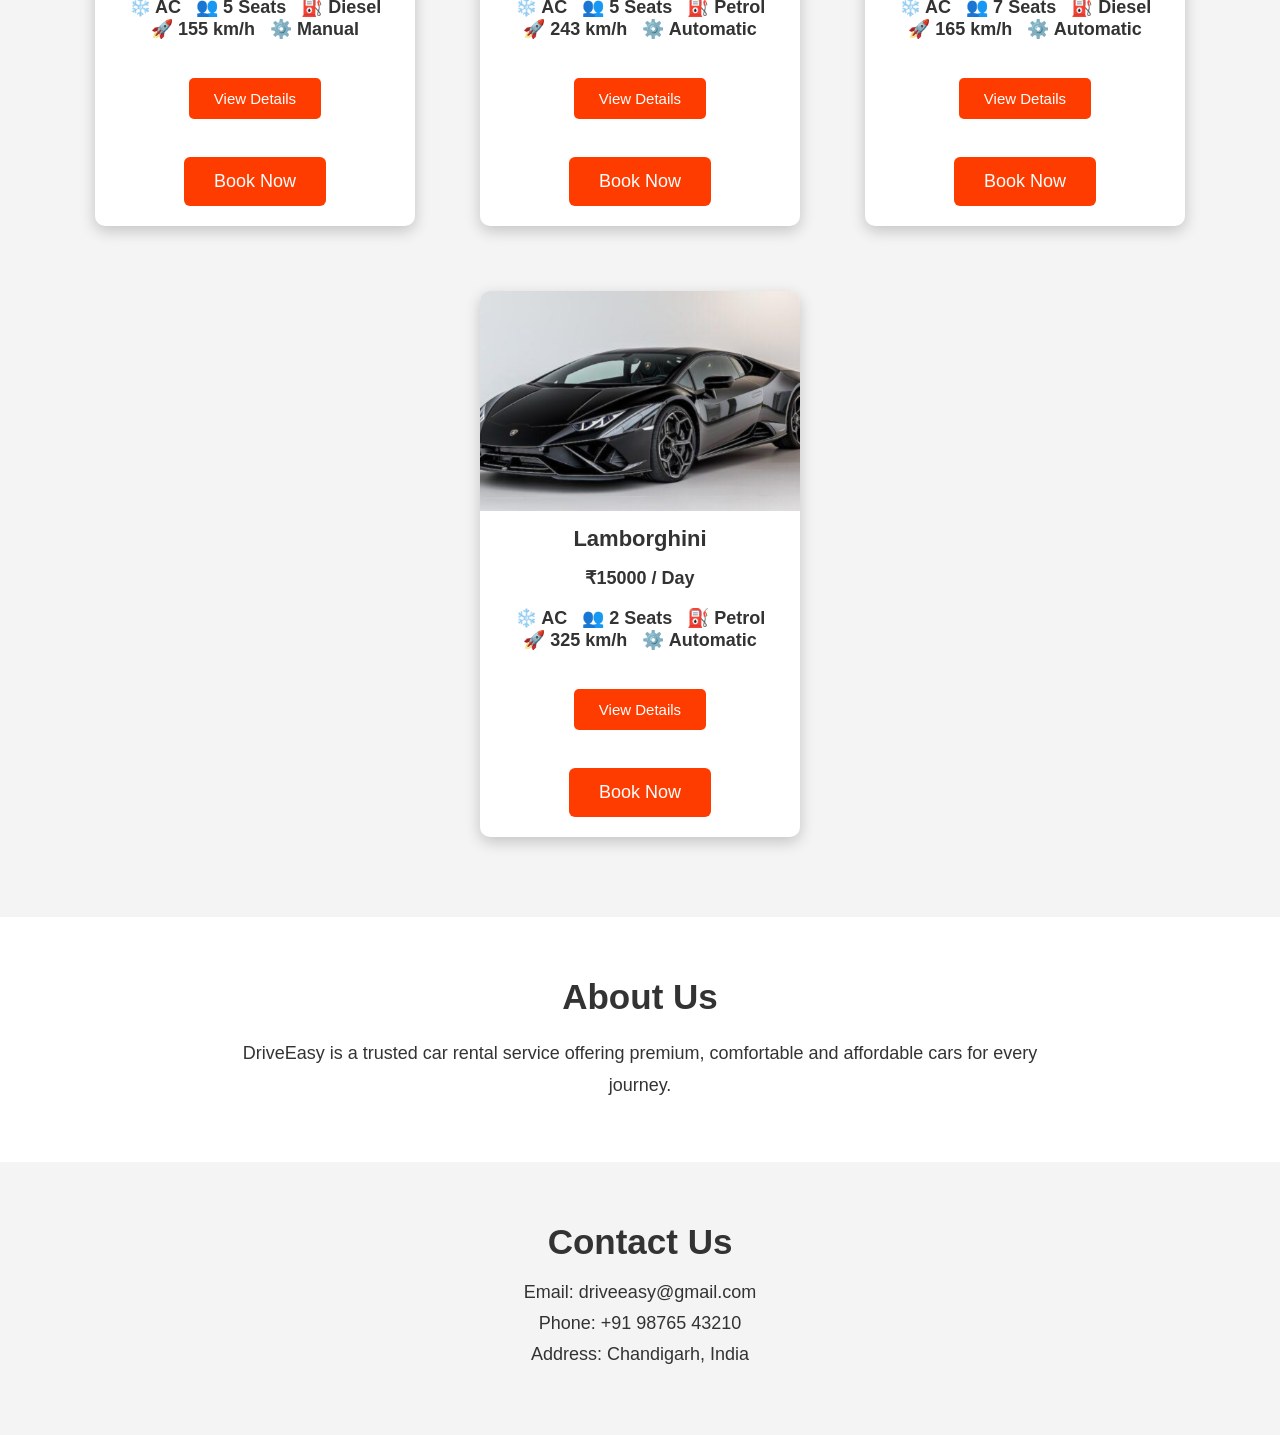
==== commit c9affba5: "Update print statement from 'Hello' to 'Goodbye'" ====
--- a/index.html
+++ b/index.html
@@ -1,68 +1,100 @@
 <!DOCTYPE html>
 <html lang="en">
+
 <head>
     <meta charset="UTF-8">
     <meta name="viewport" content="width=device-width, initial-scale=1.0">
+
     <title>DriveEasy Car Rental</title>
 
     <link rel="stylesheet" href="style.css">
 
     <style>
-        /* Car Details */
-        .car-details {
+        /* ================= CAR DETAILS POPUP ================= */
+
+        .car-modal {
+            display: none;
+            position: fixed;
+            z-index: 9999;
+            inset: 0;
+            background: rgba(0, 0, 0, 0.75);
+            justify-content: center;
+            align-items: center;
+            padding: 20px;
+            overflow-y: auto;
+        }
+
+        .car-modal-content {
             background: white;
-            margin: 30px auto;
-            padding: 30px;
+            width: 100%;
             max-width: 900px;
+            max-height: 90vh;
+            overflow-y: auto;
             border-radius: 15px;
-            box-shadow: 0 5px 20px rgba(0,0,0,0.15);
+            padding: 25px;
+            position: relative;
             text-align: center;
         }
 
-        .car-details h2 {
-            margin-bottom: 15px;
-        }
-
-        .details-info {
+        .close-btn {
+            position: absolute;
+            right: 15px;
+            top: 10px;
+            border: none;
+            background: #ff3c00;
+            color: white;
+            font-size: 25px;
+            width: 40px;
+            height: 40px;
+            border-radius: 50%;
+            cursor: pointer;
+        }
+
+        .car-modal-content h2 {
+            margin-bottom: 10px;
+        }
+
+        .car-modal-content p {
+            line-height: 1.7;
+        }
+
+        .car-features {
             margin: 15px 0;
+            line-height: 2;
             font-size: 17px;
-            line-height: 1.7;
-        }
-
-        .detail-images {
+        }
+
+        .car-gallery {
             display: flex;
-            gap: 20px;
+            gap: 15px;
             justify-content: center;
             flex-wrap: wrap;
-            margin-top: 20px;
-        }
-
-        .detail-images img {
-            width: 300px;
-            height: 200px;
+            margin-top: 15px;
+        }
+
+        .car-gallery img {
+            width: 250px;
+            height: 170px;
             object-fit: cover;
             border-radius: 10px;
         }
 
+        /* ================= CAR CARD ================= */
+
         .car-card {
             cursor: pointer;
         }
 
-        .view-details {
-            display: inline-block;
-            margin: 10px;
-            padding: 10px 18px;
-            background: #222;
-            color: white;
-            border-radius: 5px;
-            text-decoration: none;
-        }
-
-        .view-details:hover {
-            background: #ff3c00;
+        .car-card > img {
+            cursor: pointer;
+        }
+
+        .car-card button {
+            cursor: pointer;
         }
     </style>
 </head>
+
 
 <body>
 
@@ -76,11 +108,29 @@
 
     <nav>
         <ul class="nav-links">
-            <li><a href="#home">Home</a></li>
-            <li><a href="#cars">Cars</a></li>
-            <li><a href="#about">About</a></li>
-            <li><a href="#contact">Contact</a></li>
-            <li><a href="book.html" class="book-btn">Book Now</a></li>
+
+            <li>
+                <a href="#home">Home</a>
+            </li>
+
+            <li>
+                <a href="#cars">Cars</a>
+            </li>
+
+            <li>
+                <a href="#about">About</a>
+            </li>
+
+            <li>
+                <a href="#contact">Contact</a>
+            </li>
+
+            <li>
+                <a href="book.html" class="book-btn">
+                    Book Now
+                </a>
+            </li>
+
         </ul>
     </nav>
 
@@ -100,7 +150,9 @@
             Safe, Comfortable and Reliable rides.
         </p>
 
-        <a href="#cars" class="btn">Explore Cars</a>
+        <a href="#cars" class="btn">
+            Explore Cars
+        </a>
 
     </div>
 
@@ -137,14 +189,16 @@
             <option>₹15000</option>
         </select>
 
-        <button type="submit">Search Car</button>
+        <button type="submit">
+            Search Car
+        </button>
 
     </form>
 
 </section>
 
 
-<!-- ================= CARS ================= -->
+<!-- ================= AVAILABLE CARS ================= -->
 
 <section id="cars">
 
@@ -153,538 +207,10 @@
     <div class="car-container">
 
 
-        <!-- ========== THAR ========== -->
-
-        <div class="car-card">
-
-            <a href="#thar-details">
-                <img src="images/Thar-front.jpg" alt="Mahindra Thar">
-            </a>
-
-            <h3>Mahindra Thar</h3>
-
-            <p>₹3500 / Day</p>
-
-            <p>
-                ❄️ AC &nbsp; 👥 5 Seats &nbsp; ⛽ Diesel<br>
-                🚀 155 km/h &nbsp; ⚙️ Manual
-            </p>
-
-            <a href="#thar-details" class="view-details">
-                View Details
-            </a>
-
-            <br>
-
-            <a href="book.html" class="btn">
-                Book Now
-            </a>
-
-        </div>
-
-
-        <!-- ========== BMW ========== -->
-
-        <div class="car-card">
-
-            <a href="#bmw-details">
-                <img src="images/bmw-front.jpg" alt="BMW X5">
-            </a>
-
-            <h3>BMW X5</h3>
-
-            <p>₹7000 / Day</p>
-
-            <p>
-                ❄️ AC &nbsp; 👥 5 Seats &nbsp; ⛽ Petrol<br>
-                🚀 243 km/h &nbsp; ⚙️ Automatic
-            </p>
-
-            <a href="#bmw-details" class="view-details">
-                View Details
-            </a>
-
-            <br>
-
-            <a href="book.html" class="btn">
-                Book Now
-            </a>
-
-        </div>
-
-
-        <!-- ========== SCORPIO ========== -->
-
-        <div class="car-card">
-
-            <a href="#scorpio-details">
-                <img src="images/scorpio-front.jpg" alt="Scorpio N">
-            </a>
-
-            <h3>Scorpio N</h3>
-
-            <p>₹4000 / Day</p>
-
-            <p>
-                ❄️ AC &nbsp; 👥 7 Seats &nbsp; ⛽ Diesel<br>
-                🚀 165 km/h &nbsp; ⚙️ Automatic
-            </p>
-
-            <a href="#scorpio-details" class="view-details">
-                View Details
-            </a>
-
-            <br>
-
-            <a href="book.html" class="btn">
-                Book Now
-            </a>
-
-        </div>
-
-
-        <!-- ========== LAMBORGHINI ========== -->
-
-        <div class="car-card">
-
-            <a href="#lamborghini-details">
-                <img src="images/lamborghini-front.jpg" alt="Lamborghini">
-            </a>
-
-            <h3>Lamborghini</h3>
-
-            <p>₹15000 / Day</p>
-
-            <p>
-                ❄️ AC &nbsp; 👥 2 Seats &nbsp; ⛽ Petrol<br>
-                🚀 325 km/h &nbsp; ⚙️ Automatic
-            </p>
-
-            <a href="#lamborghini-details" class="view-details">
-                View Details
-            </a>
-
-            <br>
-
-            <a href="book.html" class="btn">
-                Book Now
-            </a>
-
-        </div>
-
-    </div>
-
-</section>
-
-
-<!-- ================= THAR DETAILS ================= -->
-
-<section id="thar-details" class="car-details">
-
-    <h2>Mahindra Thar</h2>
-
-    <p class="details-info">
-        Premium and powerful SUV perfect for adventure and long journeys.
-    </p>
-
-    <p class="details-info">
-        ❄️ AC &nbsp; 👥 5 Seats &nbsp; ⛽ Diesel<br>
-        ⚙️ Manual Transmission &nbsp; 🚀 155 km/h
-    </p>
-
-    <h3>Interior & Dashboard</h3>
-
-    <div class="detail-images">
-
-        <img src="images/Thar-front.jpg" alt="Thar Front">
-
-        <img src="images/Thar-interior.jpg" alt="Thar Interior">
-
-        <img src="images/Thar-dashboard.jpg" alt="Thar Dashboard">
-
-    </div>
-
-    <br>
-
-    <a href="book.html" class="btn">Book Thar</a>
-
-</section>
-
-
-<!-- ================= BMW DETAILS ================= -->
-
-<section id="bmw-details" class="car-details">
-
-    <h2>BMW X5</h2>
-
-    <p class="details-info">
-        Luxury SUV with premium comfort, advanced technology and powerful performance.
-    </p>
-
-    <p class="details-info">
-        ❄️ AC &nbsp; 👥 5 Seats &nbsp; ⛽ Petrol<br>
-        ⚙️ Automatic Transmission &nbsp; 🚀 243 km/h
-    </p>
-
-    <h3>Interior & Dashboard</h3>
-
-    <div class="detail-images">
-
-        <img src="images/bmw-front.jpg" alt="BMW Front">
-
-        <img src="images/bmw-interior.jpg" alt="BMW Interior">
-
-    </div>
-
-    <br>
-
-    <a href="book.html" class="btn">Book BMW</a>
-
-</section>
-
-
-<!-- ================= SCORPIO DETAILS ================= -->
-
-<section id="scorpio-details" class="car-details">
-
-    <h2>Scorpio N</h2>
-
-    <p class="details-info">
-        Spacious SUV with comfortable seating and modern dashboard.
-    </p>
-
-    <p class="details-info">
-        ❄️ AC &nbsp; 👥 7 Seats &nbsp; ⛽ Diesel<br>
-        ⚙️ Automatic Transmission &nbsp; 🚀 165 km/h
-    </p>
-
-    <h3>Interior & Dashboard</h3>
-
-    <div class="detail-images">
-
-        <img src="images/scorpio-front.jpg" alt="Scorpio Front">
-
-        <img src="images/scorpio-interior.jpg" alt="Scorpio Interior">
-
-        <img src="images/scorpio-dashboard.jpg" alt="Scorpio Dashboard">
-
-    </div>
-
-<!-- ================= CARS ================= -->
-
-<section id="cars">
-
-    <h2>Available Cars</h2>
-
-    <div class="car-container">
-
-        <!-- THAR -->
-        <div class="car-card">
-
-            <img src="images/Thar-front.jpg"
-                 alt="Mahindra Thar"
-                 onclick="showCar('thar')">
-
-            <h3>Mahindra Thar</h3>
-            <p>₹3500 / Day</p>
-
-            <p>
-                ❄️ AC &nbsp; 👥 5 Seats &nbsp; ⛽ Diesel<br>
-                🚀 155 km/h &nbsp; ⚙️ Manual
-            </p>
-
-            <button class="view-details"
-                    onclick="showCar('thar')">
-                View Details
-            </button>
-
-            <br><br>
-
-            <a href="book.html" class="btn">Book Now</a>
-
-        </div>
-
-
-        <!-- BMW -->
-        <div class="car-card">
-
-            <img src="images/bmw-front.jpg"
-                 alt="BMW X5"
-                 onclick="showCar('bmw')">
-
-            <h3>BMW X5</h3>
-            <p>₹7000 / Day</p>
-
-            <p>
-                ❄️ AC &nbsp; 👥 5 Seats &nbsp; ⛽ Petrol<br>
-                🚀 243 km/h &nbsp; ⚙️ Automatic
-            </p>
-
-            <button class="view-details"
-                    onclick="showCar('bmw')">
-                View Details
-            </button>
-
-            <br><br>
-
-            <a href="book.html" class="btn">Book Now</a>
-
-        </div>
-
-
-        <!-- SCORPIO -->
-        <div class="car-card">
-
-            <img src="images/scorpio-front.jpg"
-                 alt="Scorpio N"
-                 onclick="showCar('scorpio')">
-
-            <h3>Scorpio N</h3>
-            <p>₹4000 / Day</p>
-
-            <p>
-                ❄️ AC &nbsp; 👥 7 Seats &nbsp; ⛽ Diesel<br>
-                🚀 165 km/h &nbsp; ⚙️ Automatic
-            </p>
-
-            <button class="view-details"
-                    onclick="showCar('scorpio')">
-                View Details
-            </button>
-
-            <br><br>
-
-            <a href="book.html" class="btn">Book Now</a>
-
-        </div>
-
-
-        <!-- LAMBORGHINI -->
-        <div class="car-card">
-
-            <img src="images/lamborghini-front.jpg"
-                 alt="Lamborghini"
-                 onclick="showCar('lamborghini')">
-
-            <h3>Lamborghini</h3>
-            <p>₹15000 / Day</p>
-
-            <p>
-                ❄️ AC &nbsp; 👥 2 Seats &nbsp; ⛽ Petrol<br>
-                🚀 325 km/h &nbsp; ⚙️ Automatic
-            </p>
-
-            <button class="view-details"
-                    onclick="showCar('lamborghini')">
-                View Details
-            </button>
-
-            <br><br>
-
-            <a href="book.html" class="btn">Book Now</a>
-
-        </div>
-
-    </div>
-
-</section>
-
-
-<!-- ================= CAR DETAILS POPUP ================= -->
-
-<div id="carModal" class="car-modal">
-
-    <div class="car-modal-content">
-
-        <button class="close-btn" onclick="closeCar()">×</button>
-
-        <h2 id="carTitle"></h2>
-
-        <p id="carDescription"></p>
-
-        <div class="car-features" id="carFeatures"></div>
-
-        <h3>Interior & Dashboard</h3>
-
-        <div class="car-gallery">
-
-            <img id="carFront" src="" alt="Car Front">
-
-            <img id="carInterior" src="" alt="Car Interior">
-
-            <img id="carDashboard" src="" alt="Car Dashboard">
-
-        </div>
-
-        <br>
-
-        <a href="book.html" class="btn">Book This Car</a>
-
-    </div>
-
-</div>
-
-
-<!-- ================= CAR JAVASCRIPT ================= -->
-
-<script>
-
-function showCar(car) {
-
-    const modal = document.getElementById("carModal");
-
-    const title = document.getElementById("carTitle");
-    const description = document.getElementById("carDescription");
-    const features = document.getElementById("carFeatures");
-
-    const front = document.getElementById("carFront");
-    const interior = document.getElementById("carInterior");
-    const dashboard = document.getElementById("carDashboard");
-
-
-    if (car === "thar") {
-
-        title.innerText = "Mahindra Thar";
-
-        description.innerText =
-        "Mahindra Thar is a powerful SUV with comfortable interior, modern dashboard and excellent performance.";
-
-        features.innerHTML =
-        "❄️ AC &nbsp; 👥 5 Seats &nbsp; ⛽ Diesel<br>" +
-        "🚀 155 km/h &nbsp; ⚙️ Manual<br>" +
-        "💰 ₹3500 / Day";
-
-        front.src = "images/Thar-front.jpg";
-        interior.src = "images/Thar-interior.jpg";
-        dashboard.src = "images/Thar-dashboard.jpg";
-    }
-
-
-    if (car === "bmw") {
-
-        title.innerText = "BMW X5";
-
-        description.innerText =
-        "BMW X5 is a premium luxury SUV with advanced technology, comfortable seats and digital features.";
-
-        features.innerHTML =
-        "❄️ AC &nbsp; 👥 5 Seats &nbsp; ⛽ Petrol<br>" +
-        "🚀 243 km/h &nbsp; ⚙️ Automatic<br>" +
-        "💰 ₹7000 / Day";
-
-        front.src = "images/bmw-front.jpg";
-        interior.src = "images/bmw-interior.jpg";
-
-        dashboard.style.display = "none";
-    }
-
-
-    if (car === "scorpio") {
-
-        title.innerText = "Scorpio N";
-
-        description.innerText =
-        "Scorpio N is a spacious SUV with comfortable seating, modern interior and powerful performance.";
-
-        features.innerHTML =
-        "❄️ AC &nbsp; 👥 7 Seats &nbsp; ⛽ Diesel<br>" +
-        "🚀 165 km/h &nbsp; ⚙️ Automatic<br>" +
-        "💰 ₹4000 / Day";
-
-        front.src = "images/scorpio-front.jpg";
-        interior.src = "images/scorpio-interior.jpg";
-        dashboard.src = "images/scorpio-dashboard.jpg";
-
-        dashboard.style.display = "block";
-    }
-
-
-    if (car === "lamborghini") {
-
-        title.innerText = "Lamborghini";
-
-        description.innerText =
-        "Lamborghini is a high-performance sports car with a premium luxury interior and advanced digital features.";
-
-        features.innerHTML =
-        "❄️ AC &nbsp; 👥 2 Seats &nbsp; ⛽ Petrol<br>" +
-        "🚀 325 km/h &nbsp; ⚙️ Automatic<br>" +
-        "💰 ₹15000 / Day";
-
-        front.src = "images/lamborghini-front.jpg";
-        interior.src = "images/lamborghini-interior.jpg";
-
-        dashboard.style.display = "none";
-    }
-
-
-    modal.style.display = "flex";
-}
-
-
-function closeCar() {
-
-    document.getElementById("carModal").style.display = "none";
-
-}
-
-</script>
-
-
-<!-- ================= ABOUT ================= -->
-
-<section id="about">
-
-    <h2>About Us</h2>
-
-    <p>
-        DriveEasy is a trusted car rental service offering premium,
-        comfortable and affordable cars for every journey.
-    </p>
-
-</section>
-
-
-<!-- ================= CONTACT ================= -->
-
-<section id="contact">
-
-    <h2>Contact Us</h2>
-
-    <p>Email: driveeasy@gmail.com</p>
-
-    <p>Phone: +91 98765 43210</p>
-
-    <p>Address: Chandigarh, India</p>
-
-</section>
-
-
-<script src="script.js"></script>
-
-</body>
-</html>            Search Car
-        </button>
-
-    </form>
-
-</section>
-
-
-<!-- ================= CARS ================= -->
-
-<section id="cars">
-
-    <h2>Available Cars</h2>
-
-    <div class="car-container">
-
-
         <!-- ================= THAR ================= -->
 
         <div class="car-card"
-             onclick="showCar('thar')"
-             style="cursor:pointer;">
+             onclick="showCar('thar')">
 
             <img
                 src="images/Thar-front.jpg"
@@ -695,492 +221,404 @@
 
             <p>₹3500 / Day</p>
 
-            <div class="car-features">
-
-                <span>❄️ AC</span>
-                <span>👥 5 Seats</span>
-                <span>⛽ Diesel</span>
-                <span>⚙️ Manual</span>
-                <span>🚀 155 km/h</span>
-
-            </div>
-
-            <div class="car-description">
-
-                Premium interior with comfortable seats,
-                touchscreen infotainment and modern dashboard.
-
-            </div>
+            <p>
+                ❄️ AC &nbsp;
+                👥 5 Seats &nbsp;
+                ⛽ Diesel
+                <br>
+                🚀 155 km/h &nbsp;
+                ⚙️ Manual
+            </p>
 
             <button
+                class="view-details"
+                onclick="event.stopPropagation(); showCar('thar')"
+            >
+                View Details
+            </button>
+
+            <br><br>
+
+            <a
+                href="book.html"
                 class="btn"
-                onclick="event.stopPropagation(); window.location.href='book.html';"
-            >
-                Book Now
-            </button>
-
-        </div>
-
-
-        <!-- ================= BMW ================= -->
-
-        <div class="car-card"
-             onclick="showCar('bmw')"
-             style="cursor:pointer;">
-
-            <img
-                src="images/bmw.jpg"
-                alt="BMW X5"
-            >
-
-            <h3>BMW X5</h3>
-
-            <p>₹7000 / Day</p>
-
-            <div class="car-features">
-
-                <span>❄️ AC</span>
-                <span>👥 5 Seats</span>
-                <span>⛽ Petrol</span>
-                <span>⚙️ Automatic</span>
-                <span>🚀 243 km/h</span>
-
-            </div>
-
-            <div class="car-description">
-
-                Luxury interior with digital dashboard,
-                premium seats and advanced infotainment system.
-
-            </div>
-
-            <button
-                class="btn"
-                onclick="event.stopPropagation(); window.location.href='book.html';"
-            >
-                Book Now
-            </button>
-
-        </div>
-
-
-        <!-- ================= SCORPIO ================= -->
-
-        <div class="car-card"
-             onclick="showCar('scorpio')"
-             style="cursor:pointer;">
-
-            <img
-                src="images/scorpio.jpg"
-                alt="Scorpio N"
-            >
-
-            <h3>Scorpio N</h3>
-
-            <p>₹4000 / Day</p>
-
-            <div class="car-features">
-
-                <span>❄️ AC</span>
-                <span>👥 7 Seats</span>
-                <span>⛽ Diesel</span>
-                <span>⚙️ Automatic</span>
-                <span>🚀 165 km/h</span>
-
-            </div>
-
-            <div class="car-description">
-
-                Spacious interior with comfortable seating,
-                modern dashboard and touchscreen system.
-
-            </div>
-
-            <button
-                class="btn"
-                onclick="event.stopPropagation(); window.location.href='book.html';"
-            >
-                Book Now
-            </button>
-
-        </div>
-
-
-        <!-- ================= LAMBORGHINI ================= -->
-
-        <div class="car-card"
-             onclick="showCar('lamborghini')"
-             style="cursor:pointer;">
-
-            <img
-                src="images/lamborghini.jpg"
-                alt="Lamborghini"
-            >
-
-            <h3>Lamborghini</h3>
-
-            <p>₹15000 / Day</p>
-
-            <div class="car-features">
-
-                <span>❄️ AC</span>
-                <span>👥 2 Seats</span>
-                <span>⛽ Petrol</span>
-                <span>⚙️ Automatic</span>
-                <span>🚀 325 km/h</span>
-
-            </div>
-
-            <div class="car-description">
-
-                Premium luxury interior with sporty seats,
-                digital dashboard and advanced infotainment system.
-
-            </div>
-
-            <button
-                class="btn"
-                onclick="event.stopPropagation(); window.location.href='book.html';"
-            >
-                Book Now
-            </button>
-
-        </div>
-
-    </div>
-
-</section>
-
-
-<!-- ================================================= -->
-<!-- ================= THAR DETAILS ================== -->
-<!-- ================================================= -->
-
-<section id="thar" class="car-details">
-
-    <div class="car-details-main">
-
-        <h2>Mahindra Thar</h2>
-
-        <img
-            src="images/Thar-front.jpg"
-            alt="Mahindra Thar"
-        >
-
-        <div class="details-info">
-
-            <p>
-                <strong>Price:</strong>
-                ₹3500 / Day
-            </p>
-
-            <p>
-                <strong>AC:</strong>
-                Yes
-            </p>
-
-            <p>
-                <strong>Seats:</strong>
-                5
-            </p>
-
-            <p>
-                <strong>Fuel:</strong>
-                Diesel
-            </p>
-
-            <p>
-                <strong>Transmission:</strong>
-                Manual
-            </p>
-
-            <p>
-                <strong>Top Speed:</strong>
-                155 km/h
-            </            <img
-                src="images/Thar-front.jpg"
-                src="images/Thar-interior.jpg"
-                src="images/Thar-dashboard.jpg"
-                alt="Mahindra Thar"
-            >
-
-            <h3>Mahindra Thar</h3>
-
-            <p class="price">
-                ₹3500 / Day
-            </p>
-
-            <div class="car-features">
-
-                <span>❄️ AC</span>
-                <span>👥 5 Seats</span>
-                <span>⛽ Diesel</span>
-                <span>⚙️ Manual</span>
-                <span>🚀 155 km/h</span>
-                <span>📱 Touchscreen</span>
-
-            </div>
-
-            <div class="car-info">
-
-                <h4>Interior & Dashboard</h4>
-
-                <p>
-                    Premium interior with comfortable seats,
-                    touchscreen infotainment and modern dashboard.
-                </p>
-
-            </div>
-
-            <a href="book.html" class="btn">
+                onclick="event.stopPropagation();"
+            >
                 Book Now
             </a>
 
         </div>
 
 
-        <!-- BMW X5 -->
-
-        <div class="car-card">
+        <!-- ================= BMW ================= -->
+
+        <div class="car-card"
+             onclick="showCar('bmw')">
 
             <img
                 src="images/bmw-front.jpg"
-                src="images/bmw-interior.jpg
                 alt="BMW X5"
             >
 
             <h3>BMW X5</h3>
 
-            <p class="price">
-                ₹7000 / Day
+            <p>₹7000 / Day</p>
+
+            <p>
+                ❄️ AC &nbsp;
+                👥 5 Seats &nbsp;
+                ⛽ Petrol
+                <br>
+                🚀 243 km/h &nbsp;
+                ⚙️ Automatic
             </p>
 
-            <div class="car-features">
-
-                <span>❄️ AC</span>
-                <span>👥 5 Seats</span>
-                <span>⛽ Petrol</span>
-                <span>⚙️ Automatic</span>
-                <span>🚀 243 km/h</span>
-                <span>📱 Digital Display</span>
-
-            </div>
-
-            <div class="car-info">
-
-                <h4>Interior & Dashboard</h4>
-
-                <p>
-                    Luxury interior with digital dashboard,
-                    premium seats and advanced infotainment system.
-                </p>
-
-            </div>
-
-            <a href="book.html" class="btn">
+            <button
+                class="view-details"
+                onclick="event.stopPropagation(); showCar('bmw')"
+            >
+                View Details
+            </button>
+
+            <br><br>
+
+            <a
+                href="book.html"
+                class="btn"
+                onclick="event.stopPropagation();"
+            >
                 Book Now
             </a>
 
         </div>
 
 
-        <!-- SCORPIO N -->
-
-        <div class="car-card">
+        <!-- ================= SCORPIO ================= -->
+
+        <div class="car-card"
+             onclick="showCar('scorpio')">
 
             <img
                 src="images/scorpio-front.jpg"
-                src="images/scorpio-interior.jpg"
-                src="images/bmw-dashboard.jpg"
                 alt="Scorpio N"
             >
 
             <h3>Scorpio N</h3>
 
-            <p class="price">
-                ₹4000 / Day
+            <p>₹4000 / Day</p>
+
+            <p>
+                ❄️ AC &nbsp;
+                👥 7 Seats &nbsp;
+                ⛽ Diesel
+                <br>
+                🚀 165 km/h &nbsp;
+                ⚙️ Automatic
             </p>
 
-            <div class="car-features">
-
-                <span>❄️ AC</span>
-                <span>👥 7 Seats</span>
-                <span>⛽ Diesel</span>
-                <span>⚙️ Automatic</span>
-                <span>🚀 165 km/h</span>
-                <span>📱 Touchscreen</span>
-
-            </div>
-
-            <div class="car-info">
-
-                <h4>Interior & Dashboard</h4>
-
-                <p>
-                    Spacious interior with comfortable seating,
-                    modern dashboard and touchscreen system.
-                </p>
-
-            </div>
-
-            <a href="book.html" class="btn">
+            <button
+                class="view-details"
+                onclick="event.stopPropagation(); showCar('scorpio')"
+            >
+                View Details
+            </button>
+
+            <br><br>
+
+            <a
+                href="book.html"
+                class="btn"
+                onclick="event.stopPropagation();"
+            >
                 Book Now
             </a>
 
         </div>
-        <!-- LAMBORGHINI -->
-
-<div class="car-card">
-
-<!-- Cars Section -->
-
-<section id="cars">
-
-    <h2>Available Cars</h2>
-
-    <div class="car-container">
-
-        <!-- THAR -->
-        <details class="car-card">
-            <summary>
-                <img src="images/Thar-front.jpg" alt="Mahindra Thar">
-                <h3>Mahindra Thar</h3>
-                <p>₹3500 / Day</p>
-                <span class="view-details">Click Image / Name for Details</span>
-            </summary>
-
-            <div class="car-details">
-                <h2>Mahindra Thar</h2>
-
-                <p>❄️ AC &nbsp; 💺 5 Seats &nbsp; ⛽ Diesel</p>
-                <p>⚙️ Manual &nbsp; 🚗 155 km/h</p>
-                <p>📱 Touchscreen Dashboard</p>
-
-                <h3>Features</h3>
-                <p>
-                    Premium interior, comfortable seats,
-                    touchscreen infotainment, powerful engine
-                    and modern dashboard.
-                </p>
-
-                <h3>Interior & Dashboard</h3>
-
-                <div class="inside-images">
-                    <img src="images/thar-interior.jpg" alt="Thar Interior">
-                    <img src="images/thar-dashboard.jpg" alt="Thar Dashboard">
-                </div>
-
-                <a href="book.html" class="btn">Book Now</a>
-            </div>
-        </details>
-
-
-        <!-- BMW -->
-        <details class="car-card">
-            <summary>
-                <img src="images/bmw.jpg" alt="BMW X5">
-                <h3>BMW X5</h3>
-                <p>₹7000 / Day</p>
-                <span class="view-details">Click Image / Name for Details</span>
-            </summary>
-
-            <div class="car-details">
-                <h2>BMW X5</h2>
-
-                <p>❄️ AC &nbsp; 💺 5 Seats &nbsp; ⛽ Petrol</p>
-                <p>⚙️ Automatic &nbsp; 🚗 243 km/h</p>
-                <p>📱 Digital Dashboard</p>
-
-                <h3>Features</h3>
-                <p>
-                    Luxury interior, premium seats,
-                    digital dashboard and advanced infotainment system.
-                </p>
-
-                <h3>Interior & Dashboard</h3>
-
-                <div class="inside-images">
-                    <img src="images/bmw-interior.jpg" alt="BMW Interior">
-                    <img src="images/bmw-dashboard.jpg" alt="BMW Dashboard">
-                </div>
-
-                <a href="book.html" class="btn">Book Now</a>
-            </div>
-        </details>
-
-
-        <!-- SCORPIO -->
-        <details class="car-card">
-            <summary>
-                <img src="images/scorpio.jpg" alt="Scorpio N">
-                <h3>Scorpio N</h3>
-                <p>₹4000 / Day</p>
-                <span class="view-details">Click Image / Name for Details</span>
-            </summary>
-
-            <div class="car-details">
-                <h2>Scorpio N</h2>
-
-                <p>❄️ AC &nbsp; 💺 7 Seats &nbsp; ⛽ Diesel</p>
-                <p>⚙️ Automatic &nbsp; 🚗 165 km/h</p>
-                <p>📱 Touchscreen Dashboard</p>
-
-                <h3>Features</h3>
-                <p>
-                    Spacious interior, comfortable seating,
-                    modern dashboard and touchscreen system.
-                </p>
-
-                <h3>Interior & Dashboard</h3>
-
-                <div class="inside-images">
-                    <img src="images/scorpio-interior.jpg" alt="Scorpio Interior">
-                    <img src="images/scorpio-dashboard.jpg" alt="Scorpio Dashboard">
-                </div>
-
-                <a href="book.html" class="btn">Book Now</a>
-            </div>
-        </details>
-
-
-        <!-- LAMBORGHINI -->
-        <details class="car-card">
-            <summary>
-                <img src="images/lamborghini.jpg" alt="Lamborghini">
-                <h3>Lamborghini</h3>
-                <p>₹15000 / Day</p>
-                <span class="view-details">Click Image / Name for Details</span>
-            </summary>
-
-            <div class="car-details">
-                <h2>Lamborghini</h2>
-
-                <p>❄️ AC &nbsp; 💺 2 Seats &nbsp; ⛽ Petrol</p>
-                <p>⚙️ Automatic &nbsp; 🚗 325 km/h</p>
-                <p>📱 Digital Dashboard</p>
-
-                <h3>Features</h3>
-                <p>
-                    Premium luxury interior, sporty seats,
-                    digital dashboard and advanced infotainment system.
-                </p>
-
-                <h3>Interior & Dashboard</h3>
-
-                <div class="inside-images">
-                    <img src="images/lamborghini-interior.jpg" alt="Lamborghini Interior">
-                    <img src="images/lamborghini-dashboard.jpg" alt="Lamborghini Dashboard">
-                </div>
-
-                <a href="book.html" class="btn">Book Now</a>
-            </div>
-        </details>
+
+
+        <!-- ================= LAMBORGHINI ================= -->
+
+        <div class="car-card"
+             onclick="showCar('lamborghini')">
+
+            <img
+                src="images/lamborghini-front.jpg"
+                alt="Lamborghini"
+            >
+
+            <h3>Lamborghini</h3>
+
+            <p>₹15000 / Day</p>
+
+            <p>
+                ❄️ AC &nbsp;
+                👥 2 Seats &nbsp;
+                ⛽ Petrol
+                <br>
+                🚀 325 km/h &nbsp;
+                ⚙️ Automatic
+            </p>
+
+            <button
+                class="view-details"
+                onclick="event.stopPropagation(); showCar('lamborghini')"
+            >
+                View Details
+            </button>
+
+            <br><br>
+
+            <a
+                href="book.html"
+                class="btn"
+                onclick="event.stopPropagation();"
+            >
+                Book Now
+            </a>
+
+        </div>
 
     </div>
 
 </section>
 
 
+<!-- ================================================= -->
+<!-- ================= CAR POPUP ===================== -->
+<!-- ================================================= -->
+
+<div id="carModal" class="car-modal">
+
+    <div class="car-modal-content">
+
+        <button
+            class="close-btn"
+            onclick="closeCar()"
+        >
+            ×
+        </button>
+
+
+        <h2 id="carTitle"></h2>
+
+
+        <p id="carDescription"></p>
+
+
+        <div
+            class="car-features"
+            id="carFeatures">
+        </div>
+
+
+        <h3>
+            Interior & Dashboard
+        </h3>
+
+
+        <div class="car-gallery">
+
+            <img
+                id="carFront"
+                src=""
+                alt="Car Front"
+            >
+
+            <img
+                id="carInterior"
+                src=""
+                alt="Car Interior"
+            >
+
+            <img
+                id="carDashboard"
+                src=""
+                alt="Car Dashboard"
+            >
+
+        </div>
+
+
+        <br>
+
+
+        <a
+            href="book.html"
+            class="btn"
+        >
+            Book This Car
+        </a>
+
+    </div>
+
+</div>
+
+
+<!-- ================= JAVASCRIPT ================= -->
+
+<script>
+
+function showCar(car) {
+
+    const modal =
+        document.getElementById("carModal");
+
+    const title =
+        document.getElementById("carTitle");
+
+    const description =
+        document.getElementById("carDescription");
+
+    const features =
+        document.getElementById("carFeatures");
+
+    const front =
+        document.getElementById("carFront");
+
+    const interior =
+        document.getElementById("carInterior");
+
+    const dashboard =
+        document.getElementById("carDashboard");
+
+
+    /* Reset dashboard every time */
+
+    dashboard.style.display = "block";
+
+
+    /* ================= THAR ================= */
+
+    if (car === "thar") {
+
+        title.innerText = "Mahindra Thar";
+
+        description.innerText =
+            "Mahindra Thar is a powerful SUV with comfortable interior, modern dashboard and excellent performance.";
+
+        features.innerHTML =
+            "❄️ AC &nbsp; 👥 5 Seats &nbsp; ⛽ Diesel<br>" +
+            "🚀 155 km/h &nbsp; ⚙️ Manual<br>" +
+            "💰 ₹3500 / Day";
+
+        front.src =
+            "images/Thar-front.jpg";
+
+        interior.src =
+            "images/Thar-interior.jpg";
+
+        dashboard.src =
+            "images/Thar-dashboard.jpg";
+    }
+
+
+    /* ================= BMW ================= */
+
+    if (car === "bmw") {
+
+        title.innerText = "BMW X5";
+
+        description.innerText =
+            "BMW X5 is a premium luxury SUV with advanced technology, comfortable seats and digital features.";
+
+        features.innerHTML =
+            "❄️ AC &nbsp; 👥 5 Seats &nbsp; ⛽ Petrol<br>" +
+            "🚀 243 km/h &nbsp; ⚙️ Automatic<br>" +
+            "💰 ₹7000 / Day";
+
+        front.src =
+            "images/bmw-front.jpg";
+
+        interior.src =
+            "images/bmw-interior.jpg";
+
+        dashboard.src =
+            "images/bmw-dashboard.jpg";
+    }
+
+
+    /* ================= SCORPIO ================= */
+
+    if (car === "scorpio") {
+
+        title.innerText = "Scorpio N";
+
+        description.innerText =
+            "Scorpio N is a spacious SUV with comfortable seating, modern interior and powerful performance.";
+
+        features.innerHTML =
+            "❄️ AC &nbsp; 👥 7 Seats &nbsp; ⛽ Diesel<br>" +
+            "🚀 165 km/h &nbsp; ⚙️ Automatic<br>" +
+            "💰 ₹4000 / Day";
+
+        front.src =
+            "images/scorpio-front.jpg";
+
+        interior.src =
+            "images/scorpio-interior.jpg";
+
+        dashboard.src =
+            "images/scorpio-dashboard.jpg";
+    }
+
+
+    /* ================= LAMBORGHINI ================= */
+
+    if (car === "lamborghini") {
+
+        title.innerText = "Lamborghini";
+
+        description.innerText =
+            "Lamborghini is a high-performance sports car with a premium luxury interior and advanced digital features.";
+
+        features.innerHTML =
+            "❄️ AC &nbsp; 👥 2 Seats &nbsp; ⛽ Petrol<br>" +
+            "🚀 325 km/h &nbsp; ⚙️ Automatic<br>" +
+            "💰 ₹15000 / Day";
+
+        front.src =
+            "images/lamborghini-front.jpg";
+
+        interior.src =
+            "images/lamborghini-interior.jpg";
+
+        dashboard.src =
+            "images/lamborghini-dashboard.jpg";
+    }
+
+
+    /* OPEN POPUP */
+
+    modal.style.display = "flex";
+}
+
+
+/* ================= CLOSE POPUP ================= */
+
+function closeCar() {
+
+    document.getElementById("carModal").style.display =
+        "none";
+
+}
+
+
+/* Close popup by clicking outside */
+
+document.getElementById("carModal").addEventListener(
+    "click",
+    function(event) {
+
+        if (event.target === this) {
+            closeCar();
+        }
+
+    }
+);
+
+</script>
+
+
 <!-- ================= ABOUT ================= -->
 
 <section id="about">
@@ -1188,8 +626,9 @@
     <h2>About Us</h2>
 
     <p>
-        DriveEasy is a trusted car rental service offering
-        premium, comfortable and affordable cars for every journey.
+        DriveEasy is a trusted car rental service
+        offering premium, comfortable and affordable
+        cars for every journey.
     </p>
 
 </section>
@@ -1201,51 +640,22 @@
 
     <h2>Contact Us</h2>
 
-    <p>Email: driveeasy@gmail.com</p>
-
-    <p>Phone: +91 98765 43210</p>
-
-    <p>Address: Chandigarh, India</p>
+    <p>
+        Email: driveeasy@gmail.com
+    </p>
+
+    <p>
+        Phone: +91 98765 43210
+    </p>
+
+    <p>
+        Address: Chandigarh, India
+    </p>
 
 </section>
 
 
-<!-- ================= FOOTER ================= -->
-
-<footer>
-
-    <p>
-        © 2026 DriveEasy Car Rental. All Rights Reserved.
-    </p>
-
-</footer>
-
-
 <script src="script.js"></script>
 
-</body>
-</html>        <p>₹4000 / Day</p>
-        <a href="book.html" class="btn">Book Now</a>
-    </div>
-
-    </div>
-</section>
-    <!-- About Section -->
-<section id="about">
-    <h2>About Us</h2>
-    <p>
-        DriveEasy is a trusted car rental service offering premium,
-        comfortable and affordable cars for every journey.
-    </p>
-</section>
-
-<!-- Contact Section -->
-<section id="contact">
-    <h2>Contact Us</h2>
-    <p>Email: driveeasy@gmail.com</p>
-    <p>Phone: +91 98765 43210</p>
-    <p>Address: Chandigarh, India</p>
-</section>
-<script src="script.js"></script>
 </body>
 </html>
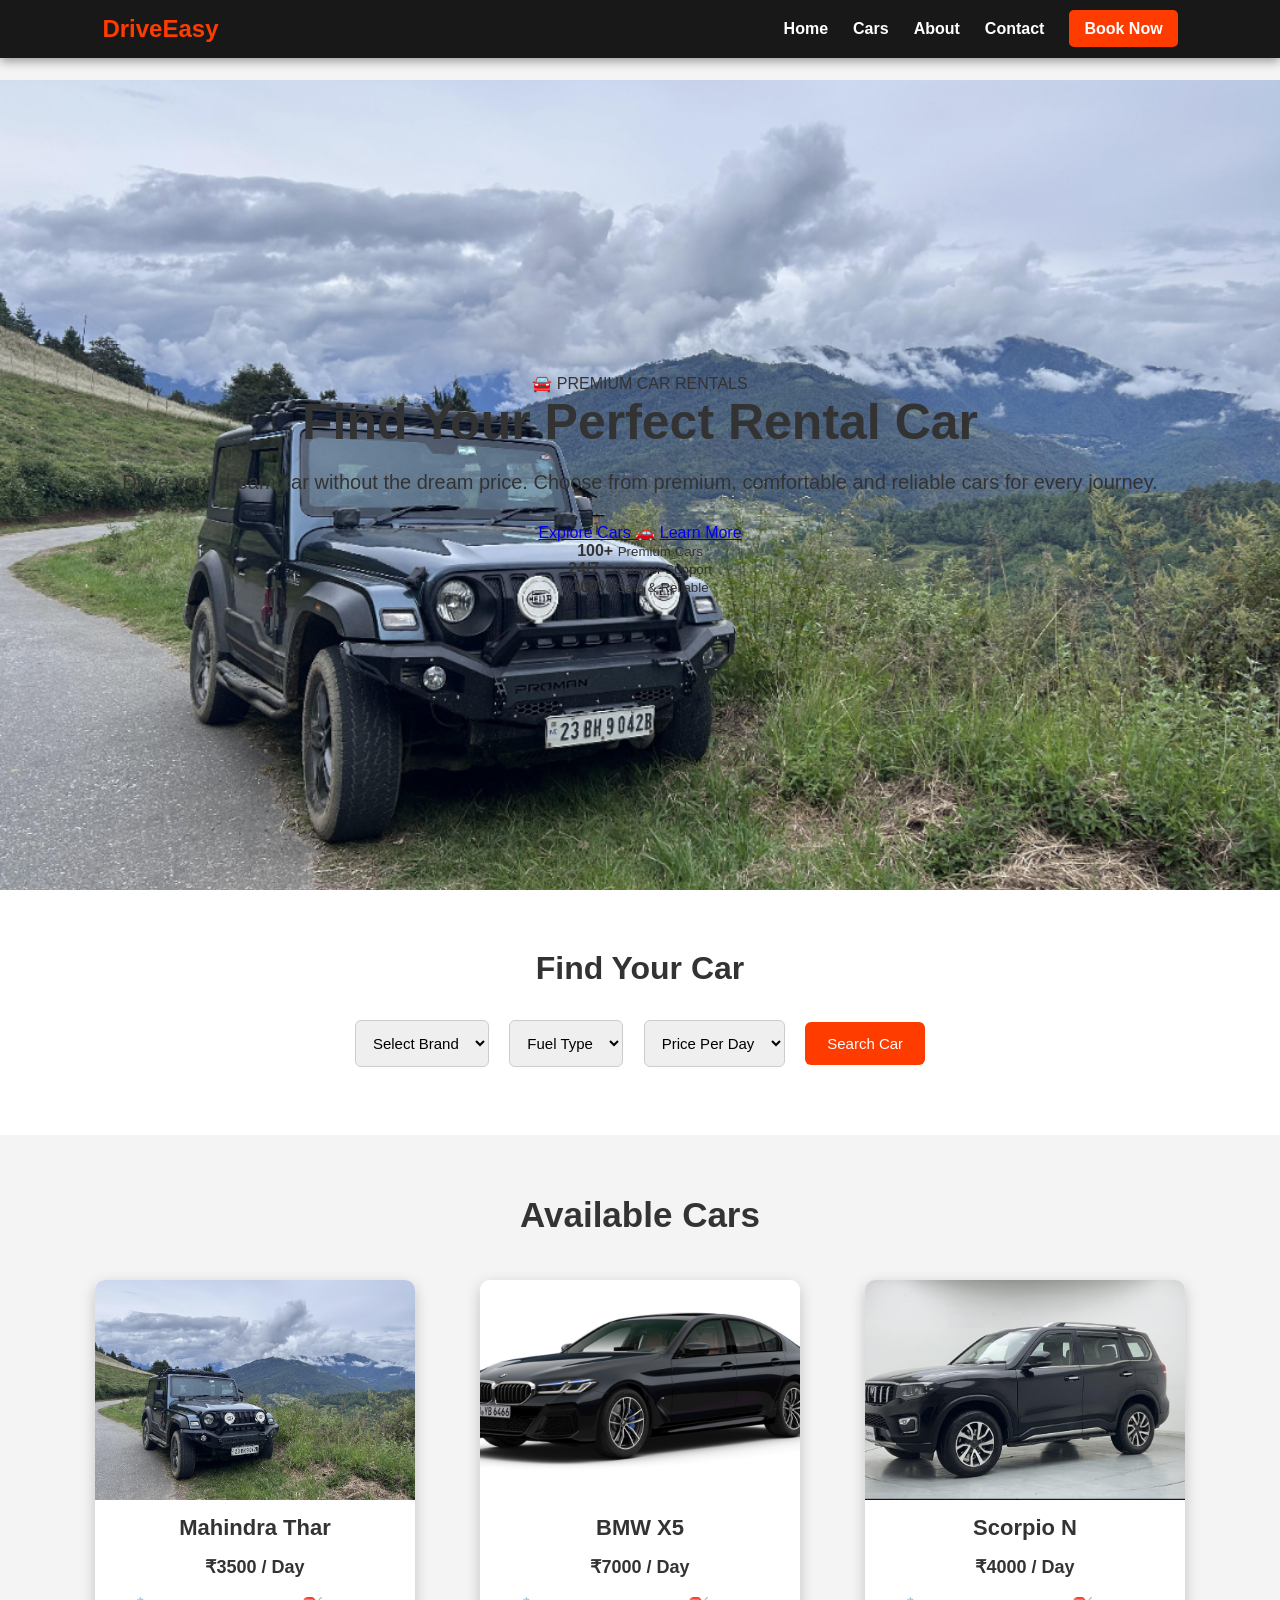
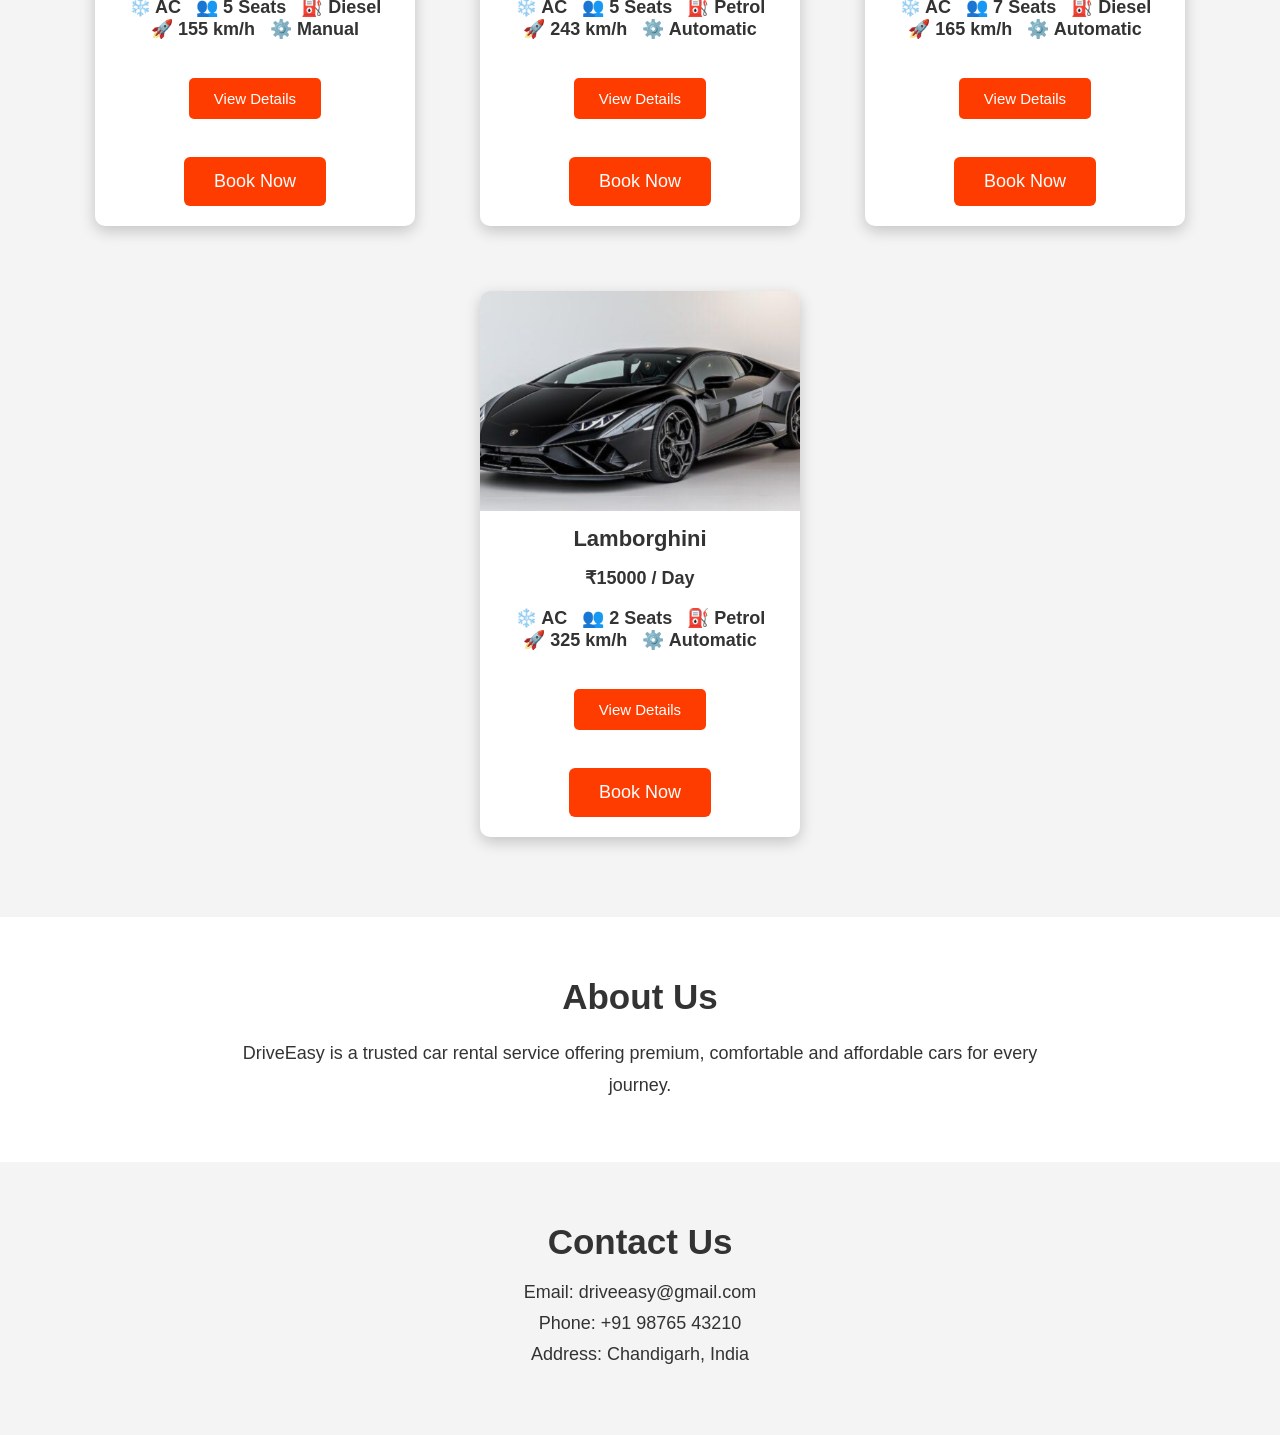
==== commit 1eb19b9d: "Update hero section with new content and structure" ====
--- a/index.html
+++ b/index.html
@@ -2,6 +2,7 @@
 <html lang="en">
 
 <head>
+
     <meta charset="UTF-8">
     <meta name="viewport" content="width=device-width, initial-scale=1.0">
 
@@ -10,7 +11,8 @@
     <link rel="stylesheet" href="style.css">
 
     <style>
-        /* ================= CAR DETAILS POPUP ================= */
+
+        /* ================= CAR POPUP ================= */
 
         .car-modal {
             display: none;
@@ -31,7 +33,7 @@
             max-height: 90vh;
             overflow-y: auto;
             border-radius: 15px;
-            padding: 25px;
+            padding: 30px;
             position: relative;
             text-align: center;
         }
@@ -39,7 +41,7 @@
         .close-btn {
             position: absolute;
             right: 15px;
-            top: 10px;
+            top: 15px;
             border: none;
             background: #ff3c00;
             color: white;
@@ -51,7 +53,7 @@
         }
 
         .car-modal-content h2 {
-            margin-bottom: 10px;
+            margin-bottom: 15px;
         }
 
         .car-modal-content p {
@@ -69,7 +71,7 @@
             gap: 15px;
             justify-content: center;
             flex-wrap: wrap;
-            margin-top: 15px;
+            margin-top: 20px;
         }
 
         .car-gallery img {
@@ -85,18 +87,21 @@
             cursor: pointer;
         }
 
-        .car-card > img {
+        .car-card img {
             cursor: pointer;
         }
 
         .car-card button {
             cursor: pointer;
         }
+
     </style>
+
 </head>
 
 
 <body>
+
 
 <!-- ================= HEADER ================= -->
 
@@ -107,6 +112,7 @@
     </div>
 
     <nav>
+
         <ul class="nav-links">
 
             <li>
@@ -132,6 +138,7 @@
             </li>
 
         </ul>
+
     </nav>
 
 </header>
@@ -139,23 +146,44 @@
 
 <!-- ================= HERO ================= -->
 
-<section id="home" class="hero">
-
-    <div class="hero-text">
-
-        <h1>Find Your Perfect Rental Car</h1>
+<section class="hero">
+    <div class="hero-overlay"></div>
+
+    <div class="hero-content">
+        <span class="hero-tag">🚘 PREMIUM CAR RENTALS</span>
+
+        <h1>
+            Find Your <span>Perfect Rental Car</span>
+        </h1>
 
         <p>
-            Book premium cars at affordable prices.
-            Safe, Comfortable and Reliable rides.
+            Drive your dream car without the dream price.
+            Choose from premium, comfortable and reliable cars
+            for every journey.
         </p>
 
-        <a href="#cars" class="btn">
-            Explore Cars
-        </a>
-
+        <div class="hero-buttons">
+            <a href="cars.html" class="hero-btn">Explore Cars 🚗</a>
+            <a href="#about" class="secondary-btn">Learn More</a>
+        </div>
+
+        <div class="hero-features">
+            <div>
+                <strong>100+</strong>
+                <small>Premium Cars</small>
+            </div>
+
+            <div>
+                <strong>24/7</strong>
+                <small>Customer Support</small>
+            </div>
+
+            <div>
+                <strong>100%</strong>
+                <small>Safe & Reliable</small>
+            </div>
+        </div>
     </div>
-
 </section>
 
 
@@ -165,29 +193,68 @@
 
     <h2>Find Your Car</h2>
 
-    <form>
-
-        <select>
-            <option>Select Brand</option>
-            <option>Mahindra</option>
-            <option>BMW</option>
-            <option>Scorpio</option>
-            <option>Lamborghini</option>
+    <form id="searchForm">
+
+        <select id="brandSelect">
+
+            <option value="">Select Brand</option>
+
+            <option value="thar">
+                Mahindra
+            </option>
+
+            <option value="bmw">
+                BMW
+            </option>
+
+            <option value="scorpio">
+                Scorpio
+            </option>
+
+            <option value="lamborghini">
+                Lamborghini
+            </option>
+
         </select>
 
-        <select>
-            <option>Fuel Type</option>
-            <option>Petrol</option>
-            <option>Diesel</option>
+
+        <select id="fuelSelect">
+
+            <option value="">Fuel Type</option>
+
+            <option value="petrol">
+                Petrol
+            </option>
+
+            <option value="diesel">
+                Diesel
+            </option>
+
         </select>
 
-        <select>
-            <option>Price Per Day</option>
-            <option>₹3500</option>
-            <option>₹4000</option>
-            <option>₹7000</option>
-            <option>₹15000</option>
+
+        <select id="priceSelect">
+
+            <option value="">Price Per Day</option>
+
+            <option value="3500">
+                ₹3500
+            </option>
+
+            <option value="4000">
+                ₹4000
+            </option>
+
+            <option value="7000">
+                ₹7000
+            </option>
+
+            <option value="15000">
+                ₹15000
+            </option>
+
         </select>
+
 
         <button type="submit">
             Search Car
@@ -204,12 +271,16 @@
 
     <h2>Available Cars</h2>
 
+
     <div class="car-container">
 
 
         <!-- ================= THAR ================= -->
 
         <div class="car-card"
+             data-car="thar"
+             data-fuel="diesel"
+             data-price="3500"
              onclick="showCar('thar')">
 
             <img
@@ -217,9 +288,13 @@
                 alt="Mahindra Thar"
             >
 
-            <h3>Mahindra Thar</h3>
-
-            <p>₹3500 / Day</p>
+            <h3>
+                Mahindra Thar
+            </h3>
+
+            <p>
+                ₹3500 / Day
+            </p>
 
             <p>
                 ❄️ AC &nbsp;
@@ -253,6 +328,9 @@
         <!-- ================= BMW ================= -->
 
         <div class="car-card"
+             data-car="bmw"
+             data-fuel="petrol"
+             data-price="7000"
              onclick="showCar('bmw')">
 
             <img
@@ -260,9 +338,13 @@
                 alt="BMW X5"
             >
 
-            <h3>BMW X5</h3>
-
-            <p>₹7000 / Day</p>
+            <h3>
+                BMW X5
+            </h3>
+
+            <p>
+                ₹7000 / Day
+            </p>
 
             <p>
                 ❄️ AC &nbsp;
@@ -296,6 +378,9 @@
         <!-- ================= SCORPIO ================= -->
 
         <div class="car-card"
+             data-car="scorpio"
+             data-fuel="diesel"
+             data-price="4000"
              onclick="showCar('scorpio')">
 
             <img
@@ -303,9 +388,13 @@
                 alt="Scorpio N"
             >
 
-            <h3>Scorpio N</h3>
-
-            <p>₹4000 / Day</p>
+            <h3>
+                Scorpio N
+            </h3>
+
+            <p>
+                ₹4000 / Day
+            </p>
 
             <p>
                 ❄️ AC &nbsp;
@@ -339,6 +428,9 @@
         <!-- ================= LAMBORGHINI ================= -->
 
         <div class="car-card"
+             data-car="lamborghini"
+             data-fuel="petrol"
+             data-price="15000"
              onclick="showCar('lamborghini')">
 
             <img
@@ -346,9 +438,13 @@
                 alt="Lamborghini"
             >
 
-            <h3>Lamborghini</h3>
-
-            <p>₹15000 / Day</p>
+            <h3>
+                Lamborghini
+            </h3>
+
+            <p>
+                ₹15000 / Day
+            </p>
 
             <p>
                 ❄️ AC &nbsp;
@@ -378,18 +474,21 @@
 
         </div>
 
+
     </div>
 
 </section>
 
 
-<!-- ================================================= -->
-<!-- ================= CAR POPUP ===================== -->
-<!-- ================================================= -->
-
-<div id="carModal" class="car-modal">
+<!-- ================= CAR POPUP ================= -->
+
+<div
+    id="carModal"
+    class="car-modal"
+>
 
     <div class="car-modal-content">
+
 
         <button
             class="close-btn"
@@ -407,8 +506,8 @@
 
         <div
             class="car-features"
-            id="carFeatures">
-        </div>
+            id="carFeatures"
+        ></div>
 
 
         <h3>
@@ -417,6 +516,7 @@
 
 
         <div class="car-gallery">
+
 
             <img
                 id="carFront"
@@ -424,17 +524,20 @@
                 alt="Car Front"
             >
 
+
             <img
                 id="carInterior"
                 src=""
                 alt="Car Interior"
             >
 
+
             <img
                 id="carDashboard"
                 src=""
                 alt="Car Dashboard"
             >
+
 
         </div>
 
@@ -449,6 +552,7 @@
             Book This Car
         </a>
 
+
     </div>
 
 </div>
@@ -458,31 +562,41 @@
 
 <script>
 
+
+/* ================= SHOW CAR ================= */
+
 function showCar(car) {
+
 
     const modal =
         document.getElementById("carModal");
 
+
     const title =
         document.getElementById("carTitle");
 
+
     const description =
         document.getElementById("carDescription");
 
+
     const features =
         document.getElementById("carFeatures");
 
+
     const front =
         document.getElementById("carFront");
 
+
     const interior =
         document.getElementById("carInterior");
 
+
     const dashboard =
         document.getElementById("carDashboard");
 
 
-    /* Reset dashboard every time */
+    /* Reset images */
 
     dashboard.style.display = "block";
 
@@ -491,24 +605,32 @@
 
     if (car === "thar") {
 
-        title.innerText = "Mahindra Thar";
+
+        title.innerText =
+            "Mahindra Thar";
+
 
         description.innerText =
             "Mahindra Thar is a powerful SUV with comfortable interior, modern dashboard and excellent performance.";
+
 
         features.innerHTML =
             "❄️ AC &nbsp; 👥 5 Seats &nbsp; ⛽ Diesel<br>" +
             "🚀 155 km/h &nbsp; ⚙️ Manual<br>" +
             "💰 ₹3500 / Day";
 
+
         front.src =
             "images/Thar-front.jpg";
 
+
         interior.src =
             "images/Thar-interior.jpg";
 
+
         dashboard.src =
             "images/Thar-dashboard.jpg";
+
     }
 
 
@@ -516,24 +638,28 @@
 
     if (car === "bmw") {
 
-        title.innerText = "BMW X5";
+
+        title.innerText =
+            "BMW X5";
+
 
         description.innerText =
             "BMW X5 is a premium luxury SUV with advanced technology, comfortable seats and digital features.";
+
 
         features.innerHTML =
             "❄️ AC &nbsp; 👥 5 Seats &nbsp; ⛽ Petrol<br>" +
             "🚀 243 km/h &nbsp; ⚙️ Automatic<br>" +
             "💰 ₹7000 / Day";
 
+
         front.src =
             "images/bmw-front.jpg";
 
+
         interior.src =
             "images/bmw-interior.jpg";
 
-        dashboard.src =
-            "images/bmw-dashboard.jpg";
     }
 
 
@@ -541,24 +667,32 @@
 
     if (car === "scorpio") {
 
-        title.innerText = "Scorpio N";
+
+        title.innerText =
+            "Scorpio N";
+
 
         description.innerText =
             "Scorpio N is a spacious SUV with comfortable seating, modern interior and powerful performance.";
+
 
         features.innerHTML =
             "❄️ AC &nbsp; 👥 7 Seats &nbsp; ⛽ Diesel<br>" +
             "🚀 165 km/h &nbsp; ⚙️ Automatic<br>" +
             "💰 ₹4000 / Day";
 
+
         front.src =
             "images/scorpio-front.jpg";
 
+
         interior.src =
             "images/scorpio-interior.jpg";
 
+
         dashboard.src =
             "images/scorpio-dashboard.jpg";
+
     }
 
 
@@ -566,34 +700,40 @@
 
     if (car === "lamborghini") {
 
-        title.innerText = "Lamborghini";
+
+        title.innerText =
+            "Lamborghini";
+
 
         description.innerText =
             "Lamborghini is a high-performance sports car with a premium luxury interior and advanced digital features.";
+
 
         features.innerHTML =
             "❄️ AC &nbsp; 👥 2 Seats &nbsp; ⛽ Petrol<br>" +
             "🚀 325 km/h &nbsp; ⚙️ Automatic<br>" +
             "💰 ₹15000 / Day";
 
+
         front.src =
             "images/lamborghini-front.jpg";
 
+
         interior.src =
             "images/lamborghini-interior.jpg";
 
-        dashboard.src =
-            "images/lamborghini-dashboard.jpg";
     }
 
 
-    /* OPEN POPUP */
-
-    modal.style.display = "flex";
+    /* Open popup */
+
+    modal.style.display =
+        "flex";
+
 }
 
 
-/* ================= CLOSE POPUP ================= */
+/* ================= CLOSE CAR ================= */
 
 function closeCar() {
 
@@ -603,18 +743,101 @@
 }
 
 
-/* Close popup by clicking outside */
-
-document.getElementById("carModal").addEventListener(
-    "click",
-    function(event) {
+/* ================= CLICK OUTSIDE POPUP ================= */
+
+document
+    .getElementById("carModal")
+    .addEventListener("click", function(event) {
 
         if (event.target === this) {
+
             closeCar();
-        }
-
-    }
-);
+
+        }
+
+    });
+
+
+/* ================= SEARCH ================= */
+
+document
+    .getElementById("searchForm")
+    .addEventListener("submit", function(event) {
+
+
+        event.preventDefault();
+
+
+        const brand =
+            document.getElementById("brandSelect").value;
+
+
+        const fuel =
+            document.getElementById("fuelSelect").value;
+
+
+        const price =
+            document.getElementById("priceSelect").value;
+
+
+        const cards =
+            document.querySelectorAll(".car-card");
+
+
+        cards.forEach(function(card) {
+
+
+            const cardCar =
+                card.getAttribute("data-car");
+
+
+            const cardFuel =
+                card.getAttribute("data-fuel");
+
+
+            const cardPrice =
+                card.getAttribute("data-price");
+
+
+            let show = true;
+
+
+            if (brand !== "" && brand !== cardCar) {
+
+                show = false;
+
+            }
+
+
+            if (fuel !== "" && fuel !== cardFuel) {
+
+                show = false;
+
+            }
+
+
+            if (price !== "" && price !== cardPrice) {
+
+                show = false;
+
+            }
+
+
+            if (show) {
+
+                card.style.display = "";
+
+            } else {
+
+                card.style.display = "none";
+
+            }
+
+        });
+
+
+    });
+
 
 </script>
 
@@ -623,12 +846,16 @@
 
 <section id="about">
 
-    <h2>About Us</h2>
+    <h2>
+        About Us
+    </h2>
 
     <p>
+
         DriveEasy is a trusted car rental service
         offering premium, comfortable and affordable
         cars for every journey.
+
     </p>
 
 </section>
@@ -638,7 +865,9 @@
 
 <section id="contact">
 
-    <h2>Contact Us</h2>
+    <h2>
+        Contact Us
+    </h2>
 
     <p>
         Email: driveeasy@gmail.com
@@ -655,7 +884,11 @@
 </section>
 
 
+<!-- ================= EXTERNAL JAVASCRIPT ================= -->
+
 <script src="script.js"></script>
 
+
 </body>
+
 </html>
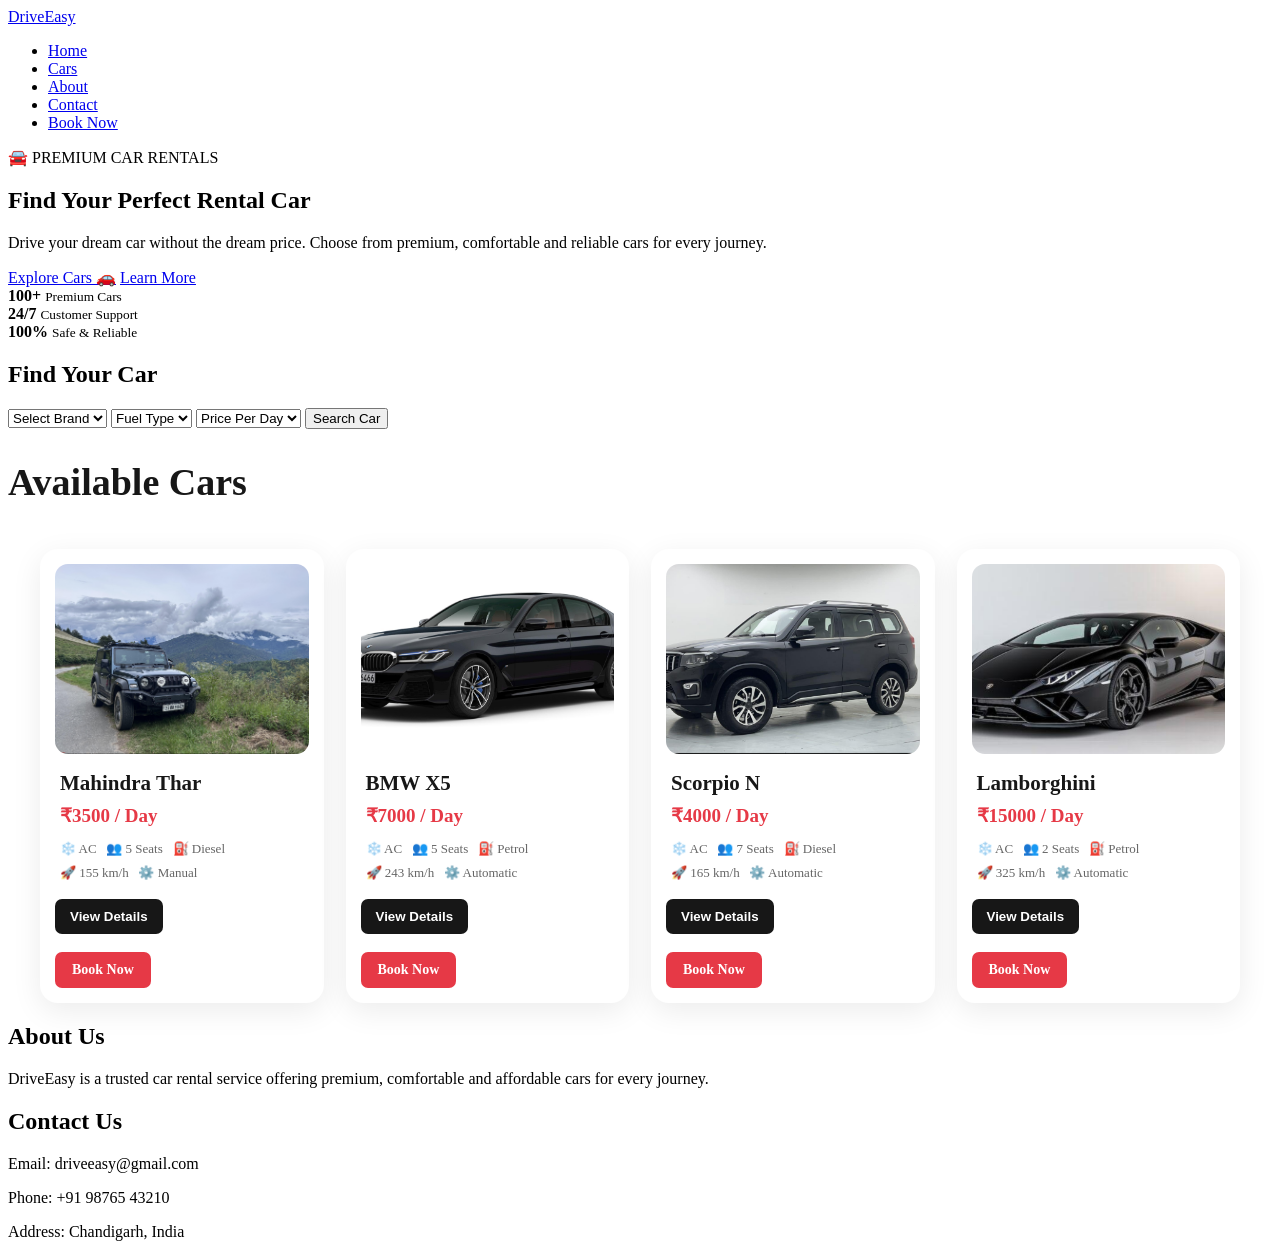
==== commit 9960554f: "Update script tag to include versioning" ====
--- a/index.html
+++ b/index.html
@@ -886,7 +886,7 @@
 
 <!-- ================= EXTERNAL JAVASCRIPT ================= -->
 
-<script src="script.js"></script>
+<script src="script.js?v=2"></script>
 
 
 </body>
--- a/style.css
+++ b/style.css
@@ -1,930 +1,1093 @@
-*{
-    margin:0;
-    padding:0;
-    box-sizing:border-box;
-    font-family:Arial, Helvetica, sans-serif;
-}
-
-html{
-    scroll-behavior:smooth;
-}
-
-body{
-    background:#f4f4f4;
-    color:#333;
-    padding-top:80px;
-}
-
-/* ================= HEADER ================= */
-
-header{
-    position:fixed;
-    top:0;
-    left:0;
-    width:100%;
-    background:rgba(0,0,0,0.95);
-    display:flex;
-    justify-content:space-between;
-    align-items:center;
-    padding:15px 8%;
-    z-index:1000;
-    box-shadow:0 3px 10px rgba(0,0,0,.4);
-}
-
-.logo a{
-    color:#ff3c00;
-    text-decoration:none;
-    font-size:24px;
-    font-weight:bold;
-}
-
-nav ul{
-    display:flex;
-    list-style:none;
-    gap:25px;
-    margin:0;
-    padding:0;
-}
-
-nav ul li a{
-    color:white;
-    text-decoration:none;
-    font-size:16px;
-    font-weight:bold;
-    transition:.3s;
-}
-
-nav ul li a:hover,
-nav ul li a.active{
-    color:#ff3c00;
-}
-
-.book-btn{
-    background:#ff3c00;
-    padding:10px 15px;
-    border-radius:5px;
-}
-
-.book-btn:hover{
-    color:white !important;
-    background:#d62f00;
-}
-
-/* ================= HERO ================= */
-
-.hero{
-    min-height:90vh;
-    background:url("images/Thar-front.jpg") center/cover no-repeat;
-    display:flex;
-    justify-content:center;
-    align-items:center;
-    text-align:center;
-}
-
-.hero-text{
-    background:rgba(0,0,0,.65);
-    color:white;
-    padding:40px;
-    border-radius:15px;
-    max-width:700px;
-}
-
-.hero h1{
-    font-size:50px;
-    margin-bottom:15px;
-}
-
-.hero p{
-    font-size:20px;
-    line-height:1.6;
-    margin-bottom:25px;
-}
-
-.btn{
-    display:inline-block;
-    background:#ff3c00;
-    color:white;
-    text-decoration:none;
-    padding:13px 28px;
-    border-radius:6px;
-    font-size:17px;
-    border:none;
-    cursor:pointer;
-}
-
-.btn:hover{
-    background:#d62f00;
-}
+<!DOCTYPE html>
+<html lang="en">
+
+<head>
+
+    <meta charset="UTF-8">
+    <meta name="viewport" content="width=device-width, initial-scale=1.0">
+
+    <title>DriveEasy Car Rental</title>
+
+    <link rel="stylesheet" href="style.css">
+
+    <style>
+
+        /* ================= CAR POPUP ================= */
+
+        .car-modal {
+            display: none;
+            position: fixed;
+            z-index: 9999;
+            inset: 0;
+            background: rgba(0, 0, 0, 0.75);
+            justify-content: center;
+            align-items: center;
+            padding: 20px;
+            overflow-y: auto;
+        }
+
+        .car-modal-content {
+            background: white;
+            width: 100%;
+            max-width: 900px;
+            max-height: 90vh;
+            overflow-y: auto;
+            border-radius: 15px;
+            padding: 30px;
+            position: relative;
+            text-align: center;
+        }
+
+        .close-btn {
+            position: absolute;
+            right: 15px;
+            top: 15px;
+            border: none;
+            background: #ff3c00;
+            color: white;
+            font-size: 25px;
+            width: 40px;
+            height: 40px;
+            border-radius: 50%;
+            cursor: pointer;
+        }
+
+        .car-modal-content h2 {
+            margin-bottom: 15px;
+        }
+
+        .car-modal-content p {
+            line-height: 1.7;
+        }
+
+        .car-features {
+            margin: 15px 0;
+            line-height: 2;
+            font-size: 17px;
+        }
+
+        .car-gallery {
+            display: flex;
+            gap: 15px;
+            justify-content: center;
+            flex-wrap: wrap;
+            margin-top: 20px;
+        }
+
+        .car-gallery img {
+            width: 250px;
+            height: 170px;
+            object-fit: cover;
+            border-radius: 10px;
+        }
+
+        /* ================= CAR CARD ================= */
+
+        .car-card {
+            cursor: pointer;
+        }
+
+        .car-card img {
+            cursor: pointer;
+        }
+
+        .car-card button {
+            cursor: pointer;
+        }
+
+    </style>
+
+</head>
+
+
+<body>
+
+
+<!-- ================= HEADER ================= -->
+
+<header class="navbar">
+
+    <div class="logo">
+        <a href="index.html">DriveEasy</a>
+    </div>
+
+    <nav>
+
+        <ul class="nav-links">
+
+            <li>
+                <a href="#home">Home</a>
+            </li>
+
+            <li>
+                <a href="#cars">Cars</a>
+            </li>
+
+            <li>
+                <a href="#about">About</a>
+            </li>
+
+            <li>
+                <a href="#contact">Contact</a>
+            </li>
+
+            <li>
+                <a href="book.html" class="book-btn">
+                    Book Now
+                </a>
+            </li>
+
+        </ul>
+
+    </nav>
+
+</header>
+
+
+<!-- ================= HERO ================= -->
+
+<section class="hero">
+    <div class="hero-overlay"></div>
+
+    <div class="hero-content">
+        <span class="hero-tag">🚘 PREMIUM CAR RENTALS</span>
+
+        <h1>
+            Find Your <span>Perfect Rental Car</span>
+        </h1>
+
+        <p>
+            Drive your dream car without the dream price.
+            Choose from premium, comfortable and reliable cars
+            for every journey.
+        </p>
+
+        <div class="hero-buttons">
+            <a href="cars.html" class="hero-btn">Explore Cars 🚗</a>
+            <a href="#about" class="secondary-btn">Learn More</a>
+        </div>
+
+        <div class="hero-features">
+            <div>
+                <strong>100+</strong>
+                <small>Premium Cars</small>
+            </div>
+
+            <div>
+                <strong>24/7</strong>
+                <small>Customer Support</small>
+            </div>
+
+            <div>
+                <strong>100%</strong>
+                <small>Safe & Reliable</small>
+            </div>
+        </div>
+    </div>
+</section>
+
+
+<!-- ================= SEARCH ================= -->
+
+<section class="search">
+
+    <h2>Find Your Car</h2>
+
+    <form id="searchForm">
+
+        <select id="brandSelect">
+
+            <option value="">Select Brand</option>
+
+            <option value="thar">
+                Mahindra
+            </option>
+
+            <option value="bmw">
+                BMW
+            </option>
+
+            <option value="scorpio">
+                Scorpio
+            </option>
+
+            <option value="lamborghini">
+                Lamborghini
+            </option>
+
+        </select>
+
+
+        <select id="fuelSelect">
+
+            <option value="">Fuel Type</option>
+
+            <option value="petrol">
+                Petrol
+            </option>
+
+            <option value="diesel">
+                Diesel
+            </option>
+
+        </select>
+
+
+        <select id="priceSelect">
+
+            <option value="">Price Per Day</option>
+
+            <option value="3500">
+                ₹3500
+            </option>
+
+            <option value="4000">
+                ₹4000
+            </option>
+
+            <option value="7000">
+                ₹7000
+            </option>
+
+            <option value="15000">
+                ₹15000
+            </option>
+
+        </select>
+
+
+        <button type="submit">
+            Search Car
+        </button>
+
+    </form>
+
+</section>
+
+
+<!-- ================= AVAILABLE CARS ================= -->
+
+<section id="cars">
+
+    <h2>Available Cars</h2>
+
+
+    <div class="car-container">
+
+
+        <!-- ================= THAR ================= -->
+
+        <div class="car-card"
+             data-car="thar"
+             data-fuel="diesel"
+             data-price="3500"
+             onclick="showCar('thar')">
+
+            <img
+                src="images/Thar-front.jpg"
+                alt="Mahindra Thar"
+            >
+
+            <h3>
+                Mahindra Thar
+            </h3>
+
+            <p>
+                ₹3500 / Day
+            </p>
+
+            <p>
+                ❄️ AC &nbsp;
+                👥 5 Seats &nbsp;
+                ⛽ Diesel
+                <br>
+                🚀 155 km/h &nbsp;
+                ⚙️ Manual
+            </p>
+
+            <button
+                class="view-details"
+                onclick="event.stopPropagation(); showCar('thar')"
+            >
+                View Details
+            </button>
+
+            <br><br>
+
+            <a
+                href="book.html"
+                class="btn"
+                onclick="event.stopPropagation();"
+            >
+                Book Now
+            </a>
+
+        </div>
+
+
+        <!-- ================= BMW ================= -->
+
+        <div class="car-card"
+             data-car="bmw"
+             data-fuel="petrol"
+             data-price="7000"
+             onclick="showCar('bmw')">
+
+            <img
+                src="images/bmw-front.jpg"
+                alt="BMW X5"
+            >
+
+            <h3>
+                BMW X5
+            </h3>
+
+            <p>
+                ₹7000 / Day
+            </p>
+
+            <p>
+                ❄️ AC &nbsp;
+                👥 5 Seats &nbsp;
+                ⛽ Petrol
+                <br>
+                🚀 243 km/h &nbsp;
+                ⚙️ Automatic
+            </p>
+
+            <button
+                class="view-details"
+                onclick="event.stopPropagation(); showCar('bmw')"
+            >
+                View Details
+            </button>
+
+            <br><br>
+
+            <a
+                href="book.html"
+                class="btn"
+                onclick="event.stopPropagation();"
+            >
+                Book Now
+            </a>
+
+        </div>
+
+
+        <!-- ================= SCORPIO ================= -->
+
+        <div class="car-card"
+             data-car="scorpio"
+             data-fuel="diesel"
+             data-price="4000"
+             onclick="showCar('scorpio')">
+
+            <img
+                src="images/scorpio-front.jpg"
+                alt="Scorpio N"
+            >
+
+            <h3>
+                Scorpio N
+            </h3>
+
+            <p>
+                ₹4000 / Day
+            </p>
+
+            <p>
+                ❄️ AC &nbsp;
+                👥 7 Seats &nbsp;
+                ⛽ Diesel
+                <br>
+                🚀 165 km/h &nbsp;
+                ⚙️ Automatic
+            </p>
+
+            <button
+                class="view-details"
+                onclick="event.stopPropagation(); showCar('scorpio')"
+            >
+                View Details
+            </button>
+
+            <br><br>
+
+            <a
+                href="book.html"
+                class="btn"
+                onclick="event.stopPropagation();"
+            >
+                Book Now
+            </a>
+
+        </div>
+
+
+        <!-- ================= LAMBORGHINI ================= -->
+
+        <div class="car-card"
+             data-car="lamborghini"
+             data-fuel="petrol"
+             data-price="15000"
+             onclick="showCar('lamborghini')">
+
+            <img
+                src="images/lamborghini-front.jpg"
+                alt="Lamborghini"
+            >
+
+            <h3>
+                Lamborghini
+            </h3>
+
+            <p>
+                ₹15000 / Day
+            </p>
+
+            <p>
+                ❄️ AC &nbsp;
+                👥 2 Seats &nbsp;
+                ⛽ Petrol
+                <br>
+                🚀 325 km/h &nbsp;
+                ⚙️ Automatic
+            </p>
+
+            <button
+                class="view-details"
+                onclick="event.stopPropagation(); showCar('lamborghini')"
+            >
+                View Details
+            </button>
+
+            <br><br>
+
+            <a
+                href="book.html"
+                class="btn"
+                onclick="event.stopPropagation();"
+            >
+                Book Now
+            </a>
+
+        </div>
+
+
+    </div>
+
+</section>
+
+
+<!-- ================= CAR POPUP ================= -->
+
+<div
+    id="carModal"
+    class="car-modal"
+>
+
+    <div class="car-modal-content">
+
+
+        <button
+            class="close-btn"
+            onclick="closeCar()"
+        >
+            ×
+        </button>
+
+
+        <h2 id="carTitle"></h2>
+
+
+        <p id="carDescription"></p>
+
+
+        <div
+            class="car-features"
+            id="carFeatures"
+        ></div>
+
+
+        <h3>
+            Interior & Dashboard
+        </h3>
+
+
+        <div class="car-gallery">
+
+
+            <img
+                id="carFront"
+                src=""
+                alt="Car Front"
+            >
+
+
+            <img
+                id="carInterior"
+                src=""
+                alt="Car Interior"
+            >
+
+
+            <img
+                id="carDashboard"
+                src=""
+                alt="Car Dashboard"
+            >
+
+
+        </div>
+
+
+        <br>
+
+
+        <a
+            href="book.html"
+            class="btn"
+        >
+            Book This Car
+        </a>
+
+
+    </div>
+
+</div>
+
+
+<!-- ================= JAVASCRIPT ================= -->
+
+<script>
+
+
+/* ================= SHOW CAR ================= */
+
+function showCar(car) {
+
+
+    const modal =
+        document.getElementById("carModal");
+
+
+    const title =
+        document.getElementById("carTitle");
+
+
+    const description =
+        document.getElementById("carDescription");
+
+
+    const features =
+        document.getElementById("carFeatures");
+
+
+    const front =
+        document.getElementById("carFront");
+
+
+    const interior =
+        document.getElementById("carInterior");
+
+
+    const dashboard =
+        document.getElementById("carDashboard");
+
+
+    /* Reset images */
+
+    dashboard.style.display = "block";
+
+
+    /* ================= THAR ================= */
+
+    if (car === "thar") {
+
+
+        title.innerText =
+            "Mahindra Thar";
+
+
+        description.innerText =
+            "Mahindra Thar is a powerful SUV with comfortable interior, modern dashboard and excellent performance.";
+
+
+        features.innerHTML =
+            "❄️ AC &nbsp; 👥 5 Seats &nbsp; ⛽ Diesel<br>" +
+            "🚀 155 km/h &nbsp; ⚙️ Manual<br>" +
+            "💰 ₹3500 / Day";
+
+
+        front.src =
+            "images/Thar-front.jpg";
+
+
+        interior.src =
+            "images/Thar-interior.jpg";
+
+
+        dashboard.src =
+            "images/Thar-dashboard.jpg";
+
+    }
+
+
+    /* ================= BMW ================= */
+
+    if (car === "bmw") {
+
+
+        title.innerText =
+            "BMW X5";
+
+
+        description.innerText =
+            "BMW X5 is a premium luxury SUV with advanced technology, comfortable seats and digital features.";
+
+
+        features.innerHTML =
+            "❄️ AC &nbsp; 👥 5 Seats &nbsp; ⛽ Petrol<br>" +
+            "🚀 243 km/h &nbsp; ⚙️ Automatic<br>" +
+            "💰 ₹7000 / Day";
+
+
+        front.src =
+            "images/bmw-front.jpg";
+
+
+        interior.src =
+            "images/bmw-interior.jpg";
+
+    }
+
+
+    /* ================= SCORPIO ================= */
+
+    if (car === "scorpio") {
+
+
+        title.innerText =
+            "Scorpio N";
+
+
+        description.innerText =
+            "Scorpio N is a spacious SUV with comfortable seating, modern interior and powerful performance.";
+
+
+        features.innerHTML =
+            "❄️ AC &nbsp; 👥 7 Seats &nbsp; ⛽ Diesel<br>" +
+            "🚀 165 km/h &nbsp; ⚙️ Automatic<br>" +
+            "💰 ₹4000 / Day";
+
+
+        front.src =
+            "images/scorpio-front.jpg";
+
+
+        interior.src =
+            "images/scorpio-interior.jpg";
+
+
+        dashboard.src =
+            "images/scorpio-dashboard.jpg";
+
+    }
+
+
+    /* ================= LAMBORGHINI ================= */
+
+    if (car === "lamborghini") {
+
+
+        title.innerText =
+            "Lamborghini";
+
+
+        description.innerText =
+            "Lamborghini is a high-performance sports car with a premium luxury interior and advanced digital features.";
+
+
+        features.innerHTML =
+            "❄️ AC &nbsp; 👥 2 Seats &nbsp; ⛽ Petrol<br>" +
+            "🚀 325 km/h &nbsp; ⚙️ Automatic<br>" +
+            "💰 ₹15000 / Day";
+
+
+        front.src =
+            "images/lamborghini-front.jpg";
+
+
+        interior.src =
+            "images/lamborghini-interior.jpg";
+
+    }
+
+
+    /* Open popup */
+
+    modal.style.display =
+        "flex";
+
+}
+
+
+/* ================= CLOSE CAR ================= */
+
+function closeCar() {
+
+    document.getElementById("carModal").style.display =
+        "none";
+
+}
+
+
+/* ================= CLICK OUTSIDE POPUP ================= */
+
+document
+    .getElementById("carModal")
+    .addEventListener("click", function(event) {
+
+        if (event.target === this) {
+
+            closeCar();
+
+        }
+
+    });
+
 
 /* ================= SEARCH ================= */
 
-.search{
-    background:white;
-    padding:50px 20px;
-    text-align:center;
-}
-
-.search h2{
-    margin-bottom:20px;
-}
-
-.search select,
-.search button{
-    padding:12px;
-    margin:8px;
-    border-radius:6px;
-    border:1px solid #ccc;
-}
-
-.search button{
-    background:#ff3c00;
-    color:white;
-    border:none;
-    cursor:pointer;
-}
-
-/* ================= CARS ================= */
-
-#cars{
-    padding:70px 5%;
-    text-align:center;
-    background:#f4f4f4;
-}
-
-#cars h2{
-    font-size:32px;
-    margin-bottom:30px;
-}
-
-.car-container{
-    display:flex;
-    justify-content:center;
-    flex-wrap:wrap;
-    gap:25px;
-}
-
-.car-card{
-    width:300px;
-    background:white;
-    border-radius:12px;
-    overflow:hidden;
-    box-shadow:0 5px 15px rgba(0,0,0,.15);
-    transition:.3s;
-    padding-bottom:20px;
-}
-
-.car-card:hover{
-    transform:translateY(-8px);
-    box-shadow:0 10px 25px rgba(0,0,0,.25);
-}
-
-.car-card img{
-    width:100%;
-    height:210px;
-    object-fit:cover;
-}
-
-.car-card h3{
-    margin:15px 10px 8px;
-    font-size:21px;
-}
-
-.car-card p{
-    margin-bottom:12px;
-    font-weight:bold;
-}
-
-/* Car Features */
-
-.car-features{
-    padding:0 15px;
-    margin-bottom:15px;
-    line-height:1.6;
-    font-size:14px;
-}
-
-.car-features span{
-    display:inline-block;
-    margin:2px;
-}
-
-.car-description{
-    padding:0 18px;
-    margin-bottom:18px;
-    font-size:14px;
-    line-height:1.5;
-    color:#555;
-}
-
-/* ================= CAR DETAILS ================= */
-
-.car-details{
-    display:none;
-    background:white;
-    padding:60px 8%;
-    text-align:center;
-}
-
-.car-details.active{
-    display:block;
-}
-
-.car-details h2{
-    font-size:32px;
-    margin-bottom:20px;
-}
-
-.car-details-main{
-    max-width:900px;
-    margin:auto;
-}
-
-.car-details-main > img{
-    width:100%;
-    max-width:700px;
-    height:400px;
-    object-fit:cover;
-    border-radius:12px;
-    box-shadow:0 5px 20px rgba(0,0,0,.2);
-}
-
-.details-info{
-    margin:25px auto;
-    max-width:700px;
-}
-
-.details-info p{
-    margin:10px 0;
-    font-size:17px;
-    line-height:1.6;
-}
-
-/* Interior / Dashboard Images */
-
-.interior-images{
-    display:flex;
-    justify-content:center;
-    flex-wrap:wrap;
-    gap:20px;
-    margin-top:30px;
-}
-
-.interior-images img{
-    width:300px;
-    height:200px;
-    object-fit:cover;
-    border-radius:10px;
-    box-shadow:0 4px 15px rgba(0,0,0,.2);
-}
-
-.back-cars{
-    margin-top:30px;
-}
-
-/* ================= ABOUT ================= */
-
-#about{
-    padding:70px 10%;
-    background:white;
-    text-align:center;
-}
-
-#about h2{
-    font-size:32px;
-    margin-bottom:20px;
-}
-
-#about p{
-    max-width:700px;
-    margin:auto;
-    line-height:1.7;
-    font-size:17px;
-}
-
-/* ================= CONTACT ================= */
-
-#contact{
-    padding:70px 10%;
-    text-align:center;
-}
-
-#contact h2{
-    font-size:32px;
-    margin-bottom:20px;
-}
-
-#contact p{
-    margin:10px;
-    font-size:17px;
-}
-
-/* ================= FOOTER ================= */
-
-footer{
-    background:#111;
-    color:white;
-    text-align:center;
-    padding:20px;
-}
-
-/* ================= MOBILE ================= */
-
-@media(max-width:768px){
-
-    body{
-        padding-top:70px;
-    }
-
-    header{
-        padding:12px 5%;
-    }
-
-    .logo a{
-        font-size:20px;
-    }
-
-    nav ul{
-        gap:10px;
-    }
-
-    nav ul li a{
-        font-size:13px;
-    }
-
-    .book-btn{
-        padding:8px 10px;
-    }
-
-    .hero{
-        min-height:80vh;
-    }
-
-    .hero-text{
-        padding:25px 15px;
-        margin:15px;
-    }
-
-    .hero h1{
-        font-size:32px;
-    }
-
-    .hero p{
-        font-size:16px;
-    }
-
-    .car-card{
-        width:92%;
-        max-width:350px;
-    }
-
-    .car-details{
-        padding:50px 5%;
-    }
-
-    .car-details-main > img{
-        height:250px;
-    }
-
-    .interior-images img{
-        width:90%;
-        max-width:320px;
-        height:210px;
-    }
-
-    .search select,
-    .search button{
-        width:90%;
-        max-width:300px;
-    }
-}.btn {
-    display: inline-block;
-    background: #ff3c00;
-    color: white;
-    text-decoration: none;
-    padding: 14px 30px;
-    border-radius: 6px;
-    font-size: 18px;
-    transition: 0.3s;
-}
-
-.btn:hover {
-    background: #d62f00;
-    transform: scale(1.05);
-}
-
-/* ================= SEARCH ================= */
-
-.search {
-    background: white;
-    padding: 60px 20px;
+document
+    .getElementById("searchForm")
+    .addEventListener("submit", function(event) {
+
+
+        event.preventDefault();
+
+
+        const brand =
+            document.getElementById("brandSelect").value;
+
+
+        const fuel =
+            document.getElementById("fuelSelect").value;
+
+
+        const price =
+            document.getElementById("priceSelect").value;
+
+
+        const cards =
+            document.querySelectorAll(".car-card");
+
+
+        cards.forEach(function(card) {
+
+
+            const cardCar =
+                card.getAttribute("data-car");
+
+
+            const cardFuel =
+                card.getAttribute("data-fuel");
+
+
+            const cardPrice =
+                card.getAttribute("data-price");
+
+
+            let show = true;
+
+
+            if (brand !== "" && brand !== cardCar) {
+
+                show = false;
+
+            }
+
+
+            if (fuel !== "" && fuel !== cardFuel) {
+
+                show = false;
+
+            }
+
+
+            if (price !== "" && price !== cardPrice) {
+
+                show = false;
+
+            }
+
+
+            if (show) {
+
+                card.style.display = "";
+
+            } else {
+
+                card.style.display = "none";
+
+            }
+
+        });
+
+
+    }); 11
+
+
+</script>
+
+
+<!-- ================= ABOUT ================= -->
+
+<section id="about">
+
+    <h2>
+        About Us
+    </h2>
+
+    <p>
+
+        DriveEasy is a trusted car rental service
+        offering premium, comfortable and affordable
+        cars f 11or every journey.
+
+    </p>
+
+</section>
+
+
+<!-- ================= CONTACT ================= -->
+
+<section id="contact">
+
+    <h2>
+        Contact Us
+    </h2>
+
+    <p>
+        Email: driveeasy@gmail.com
+    </p>
+
+    <p>
+        Phone: +91 98765 43210
+    </p>
+
+    <p>
+        Address: Chandigarh, India
+    </p>
+
+</section>
+
+
+<!-- ================= EXTERNAL JAVASCRIPT ================= -->
+
+<script src="script.js"></script>
+
+
+</body>
+
+</html>
+/* =========================================
+   PREMIUM AVAILABLE CARS
+========================================= */
+
+#cars {
+    padding: 80px 6%;
+    background: #f7f8fa;
     text-align: center;
-    scroll-margin-top: 80px;
-}
-
-.search h2 {
-    font-size: 32px;
-    margin-bottom: 25px;
-}
-
-.search select {
-    padding: 13px;
-    margin: 8px;
-    border-radius: 6px;
-    border: 1px solid #ccc;
-    font-size: 15px;
-}
-
-.search button {
-    padding: 13px 22px;
-    margin: 8px;
-    border-radius: 6px;
-    border: none;
-    background: #ff3c00;
-    color: white;
-    font-size: 15px;
-    cursor: pointer;
-    transition: 0.3s;
-}
-
-.search button:hover {
-    background: #d62f00;
-}
-
-/* ================= CARS ================= */
-
-#cars {
-    padding: 70px 30px;
-    text-align: center;
-    scroll-margin-top: 80px;
-}
-
-#cars h2 {
-    font-size: 35px;
-    margin-bottom: 25px;
+}
+
+#cars > h2 {
+    font-size: 38px;
+    font-weight: 800;
+    margin-bottom: 45px;
+    color: #171717;
 }
 
 .car-container {
-    display: flex;
-    justify-content: center;
-    align-items: stretch;
-    flex-wrap: wrap;
-}
+    max-width: 1200px;
+    margin: auto;
+
+    display: grid;
+    grid-template-columns: repeat(4, 1fr);
+    gap: 22px;
+}
+
+
+/* CAR CARD */
 
 .car-card {
-    width: 320px;
-    background: white;
-    margin: 20px;
-    border-radius: 12px;
+    position: relative;
+
+    background: #ffffff;
+
+    border-radius: 18px;
+
+    padding: 15px;
+
     overflow: hidden;
-    box-shadow: 0 5px 18px rgba(0, 0, 0, 0.2);
-    transition: 0.3s;
+
+    box-shadow: 0 8px 30px rgba(0, 0, 0, 0.08);
+
+    transition: all 0.35s ease;
+
+    text-align: left;
 }
 
 .car-card:hover {
     transform: translateY(-10px);
-    box-shadow: 0 10px 25px rgba(0, 0, 0, 0.3);
-}
+
+    box-shadow: 0 18px 40px rgba(0, 0, 0, 0.15);
+}
+
+
+/* CAR IMAGE */
 
 .car-card img {
     width: 100%;
-    height: 220px;
+    height: 190px;
+
     object-fit: cover;
+
+    border-radius: 13px;
+
     display: block;
-}
+
+    transition: transform 0.4s ease;
+}
+
+.car-card:hover img {
+    transform: scale(1.04);
+}
+
+
+/* CAR NAME */
 
 .car-card h3 {
-    font-size: 22px;
-    margin: 18px 10px 10px;
-}
-
-.car-card p {
-    font-size: 18px;
-    font-weight: bold;
-    margin-bottom: 18px;
-}
-
-/* ================= ABOUT ================= */
-
-#about {
-    padding: 70px 20px;
-    background: white;
-    text-align: center;
-    scroll-margin-top: 80px;
-}
-
-#about h2 {
-    font-size: 35px;
-    margin-bottom: 20px;
-}
-
-#about p {
-    max-width: 800px;
-    margin: auto;
-    font-size: 18px;
+    font-size: 21px;
+
+    margin: 17px 5px 8px;
+
+    color: #171717;
+}
+
+
+/* PRICE */
+
+.car-card p:nth-of-type(1) {
+    color: #e63946;
+
+    font-size: 19px;
+
+    font-weight: 800;
+
+    margin: 0 5px 10px;
+}
+
+
+/* FEATURES */
+
+.car-card p:nth-of-type(2) {
+    color: #666;
+
+    font-size: 13px;
+
     line-height: 1.8;
-}
-
-/* ================= CONTACT ================= */
-
-#contact {
-    padding: 70px 20px;
-    text-align: center;
-    background: #f4f4f4;
-    scroll-margin-top: 80px;
-}
-
-#contact h2 {
-    font-size: 35px;
-    margin-bottom: 20px;
-}
-
-#contact p {
-    font-size: 18px;
-    margin: 10px;
-}
-
-/* ================= FOOTER ================= */
-
-footer {
-    background: #111;
+
+    margin: 0 5px 15px;
+}
+
+
+/* VIEW DETAILS */
+
+.car-card .view-details {
+    background: #171717;
+
     color: white;
-    text-align: center;
-    padding: 25px;
-}
-
-/* ================= MOBILE ================= */
-
-@media (max-width: 768px) {
-
-    body {
-        padding-top: 120px;
+
+    border: none;
+
+    padding: 10px 15px;
+
+    border-radius: 7px;
+
+    font-weight: 600;
+
+    cursor: pointer;
+
+    transition: 0.3s;
+}
+
+.car-card .view-details:hover {
+    background: #e63946;
+}
+
+
+/* BOOK NOW */
+
+.car-card .btn {
+    display: inline-block;
+
+    background: #e63946;
+
+    color: white;
+
+    padding: 10px 17px;
+
+    border-radius: 7px;
+
+    text-decoration: none;
+
+    font-size: 14px;
+
+    font-weight: 700;
+
+    transition: 0.3s;
+}
+
+.car-card .btn:hover {
+    background: #c92f3b;
+
+    transform: translateY(-2px);
+}
+
+
+/* MOBILE */
+
+@media (max-width: 1000px) {
+
+    .car-container {
+        grid-template-columns: repeat(2, 1fr);
     }
 
-    header {
-        flex-direction: column;
-        padding: 12px 5%;
+}
+
+
+@media (max-width: 600px) {
+
+    #cars {
+        padding: 55px 5%;
     }
 
-    .logo a {
-        font-size: 24px;
+    #cars > h2 {
+        font-size: 30px;
+
+        margin-bottom: 30px;
     }
 
-    nav ul {
-        gap: 12px;
-        margin-top: 12px;
-        flex-wrap: wrap;
-        justify-content: center;
+    .car-container {
+        grid-template-columns: 1fr;
+
+        gap: 20px;
     }
 
-    nav ul li a {
-        font-size: 14px;
+    .car-card img {
+        height: 220px;
     }
 
-    .hero {
-        min-height: 75vh;
-    }
-
-    .hero-text {
-        padding: 25px 18px;
-        width: 90%;
-    }
-
-    .hero h1 {
-        font-size: 34px;
-    }
-
-    .hero p {
-        font-size: 16px;
-    }
-
-    .search {
-        padding: 40px 15px;
-    }
-
-    .search select,
-    .search button {
-        width: 90%;
-        margin: 7px;
-    }
-
-    #cars {
-        padding: 50px 10px;
-    }
-
-    .car-card {
-        width: 90%;
-        margin: 15px auto;
-    }
-
-    #about,
-    #contact {
-        padding: 50px 20px;
-    }
-}.search button{
-    background:#ff3c00;
-    color:white;
-    border:none;
-    cursor:pointer;
-}
-
-/* Cars */
-
-#cars{
-    padding:60px;
-    text-align:center;
-}
-
-.car-card{
-    display:inline-block;
-    width:320px;
-    background:#fff;
-    margin:20px;
-    border-radius:10px;
-    overflow:hidden;
-    box-shadow:0 5px 15px rgba(0,0,0,.2);
-    transition:.3s;
-}
-
-.car-card:hover{
-    transform:translateY(-10px);
-}
-
-.car-card img{
-    width:100%;
-    height:220px;
-    object-fit:cover;
-}
-
-.car-card h3{
-    margin:15px;
-}
-
-.car-card p{
-    padding:0 15px;
-}
-
-.car-card button{
-    margin:20px;
-    padding:12px 25px;
-    background:#ff3c00;
-    color:#fff;
-    border:none;
-    border-radius:5px;
-    cursor:pointer;
-}
-
-/* About */
-
-#about{
-    padding:60px;
-    background:white;
-    text-align:center;
-}
-
-/* Contact */
-
-#contact{
-    padding:60px;
-    text-align:center;
-}
-
-#contact input,
-#contact textarea{
-    width:60%;
-    padding:12px;
-    margin:10px;
-    border:1px solid #ccc;
-    border-radius:5px;
-}
-
-#contact button{
-    padding:12px 30px;
-    background:#ff3c00;
-    color:#fff;
-    border:none;
-    border-radius:5px;
-}
-
-/* Footer */
-
-footer{
-    background:#111;
-    color:white;
-    text-align:center;
-    padding:20px;
-    margin-top:40px;
-}
-
-/* Responsive */
-
-@media(max-width:768px){
-
-header{
-    flex-direction:column;
-}
-
-nav ul{
-    flex-direction:column;
-    text-align:center;
-}
-
-.car-card{
-    width:90%;
-}
-
-#contact input,
-#contact textarea{
-    width:90%;
-}
-
-.hero h1{
-    font-size:35px;
-}
-
-}  margin-top:30px;
-}
-@media(max-width:768px){
-  .hero h2{font-size:30px}
-  header nav a{
-    display:inline-block;
-    margin:8px;
-  }
-  .car-card{width:95%}
-}
-/* ===== Professional Fixed Navbar ===== */
-
-header{
-    position: fixed;
-    top: 0;
-    left: 0;
-    width: 100%;
-    background: rgba(0,0,0,0.9);
-    display: flex;
-    justify-content: space-between;
-    align-items: center;
-    padding: 15px 8%;
-    z-index: 1000;
-    box-shadow: 0 3px 10px rgba(0,0,0,.4);
-}
-
-.logo h2{
-    color:#ff3b3b;
-    margin:0;
-}
-
-nav ul{
-    display:flex;
-    list-style:none;
-    gap:25px;
-    margin:0;
-    padding:0;
-}
-
-nav ul li a{
-    color:white;
-    text-decoration:none;
-    font-weight:bold;
-    transition:.3s;
-}
-
-nav ul li a:hover{
-    color:#ff3b3b;
-}
-
-body{
-    padding-top:80px;
-}
-
-html{
-    scroll-behavior:smooth;
-}
-/* ================= CAR DETAILS POPUP ================= */
-
-.car-card img {
-    cursor: pointer;
-    transition: 0.3s;
-}
-
-.car-card img:hover {
-    transform: scale(1.03);
-}
-
-.view-details {
-    background: #222;
-    color: white;
-    border: none;
-    padding: 10px 18px;
-    border-radius: 6px;
-    cursor: pointer;
-    font-size: 15px;
-}
-
-.view-details:hover {
-    background: #ff3c00;
-}
-
-
-/* Popup Background */
-
-.car-modal {
-    display: none;
-    position: fixed;
-    z-index: 9999;
-    left: 0;
-    top: 0;
-    width: 100%;
-    height: 100%;
-    background: rgba(0,0,0,0.75);
-
-    justify-content: center;
-    align-items: center;
-
-    padding: 20px;
-}
-
-
-/* Popup Box */
-
-.car-modal-content {
-    background: white;
-    width: 95%;
-    max-width: 850px;
-    max-height: 90vh;
-    overflow-y: auto;
-
-    padding: 30px;
-    border-radius: 15px;
-
-    text-align: center;
-
-    position: relative;
-}
-
-
-/* Close Button */
-
-.close-btn {
-    position: absolute;
-    right: 15px;
-    top: 10px;
-
-    width: 40px;
-    height: 40px;
-
-    border: none;
-    border-radius: 50%;
-
-    background: #ff3c00;
-    color: white;
-
-    font-size: 28px;
-    cursor: pointer;
-}
-
-
-/* Features */
-
-.car-features {
-    margin: 20px 0;
-    line-height: 2;
-    font-size: 17px;
-}
-
-
-/* Gallery */
-
-.car-gallery {
-    display: flex;
-    justify-content: center;
-    gap: 20px;
-    flex-wrap: wrap;
-
-    margin-top: 20px;
-}
-
-.car-gallery img {
-    width: 240px;
-    height: 170px;
-
-    object-fit: cover;
-
-    border-radius: 10px;
-
-    box-shadow: 0 4px 12px rgba(0,0,0,0.2);
-}
-
-
-/* Mobile */
-
-@media(max-width:600px) {
-
-    .car-modal-content {
-        padding: 20px;
-    }
-
-    .car-gallery img {
-        width: 100%;
-        height: 200px;
-    }
-
-}
+}
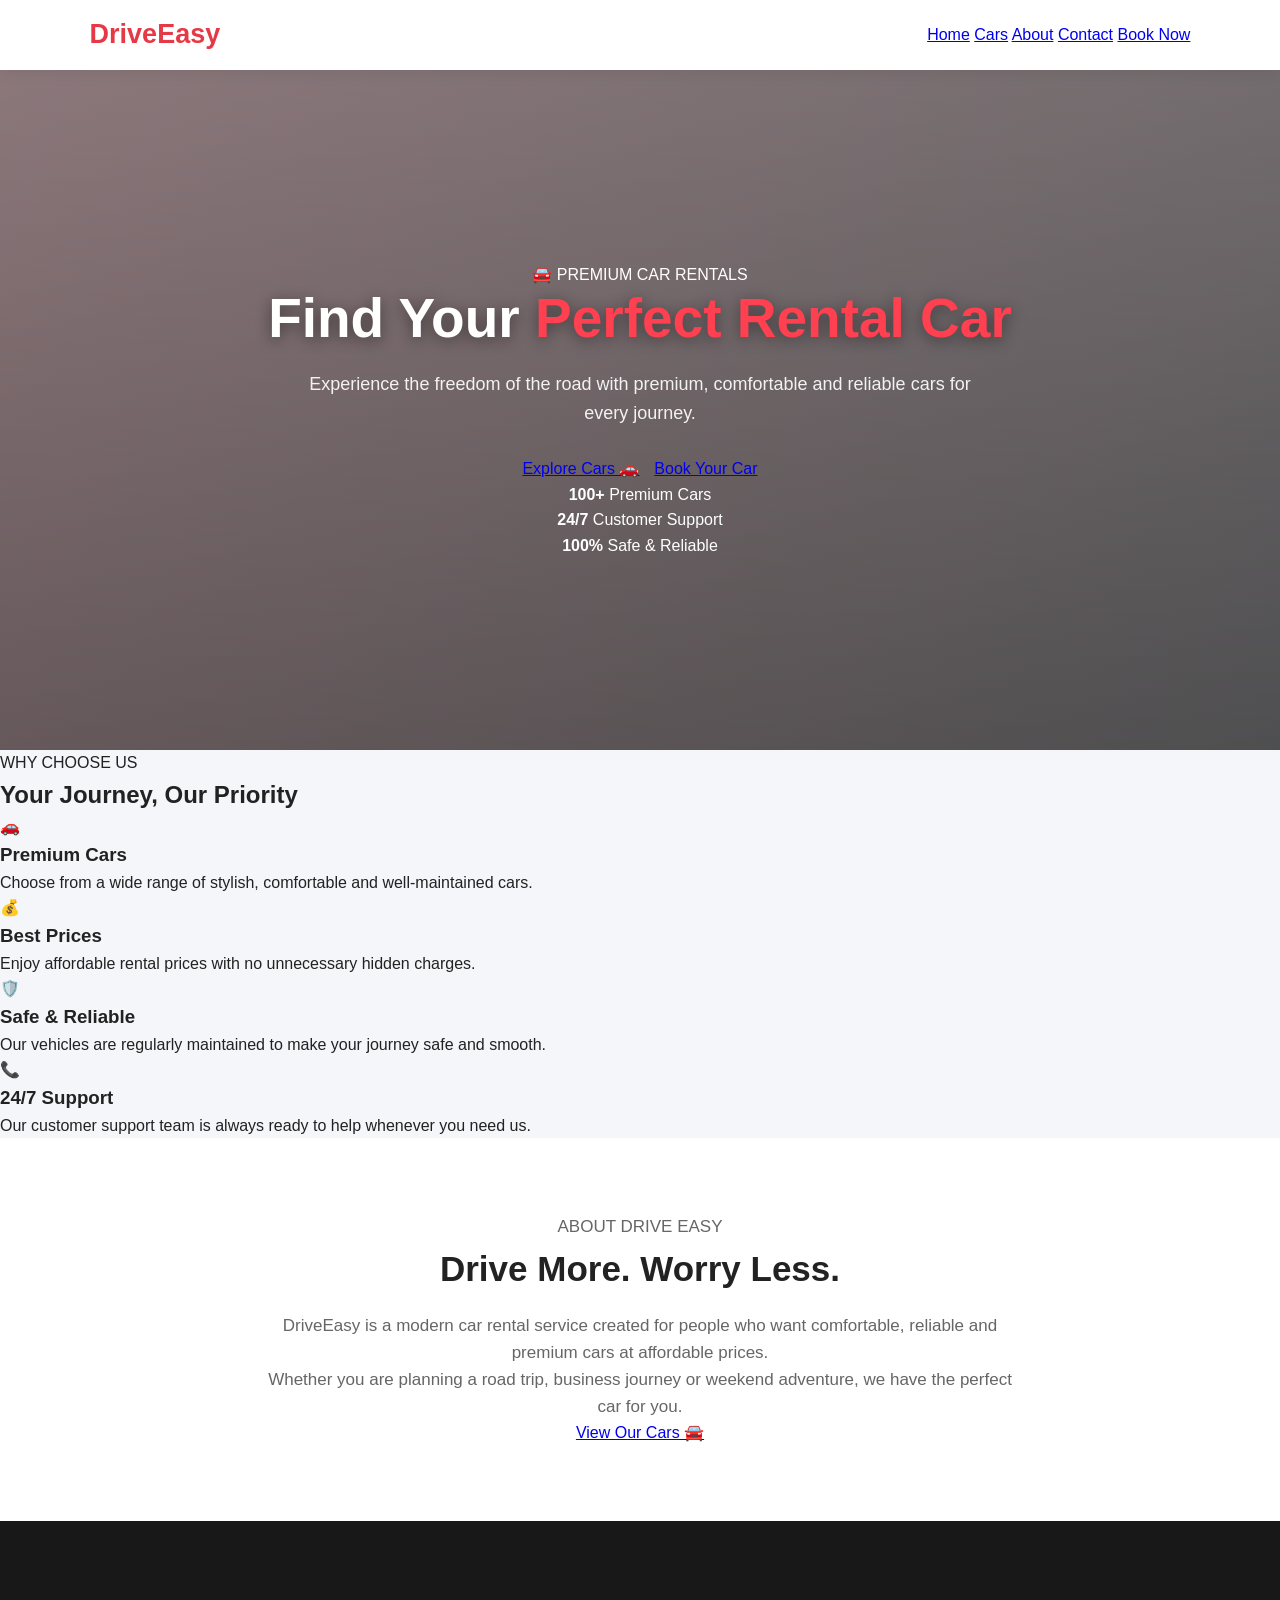
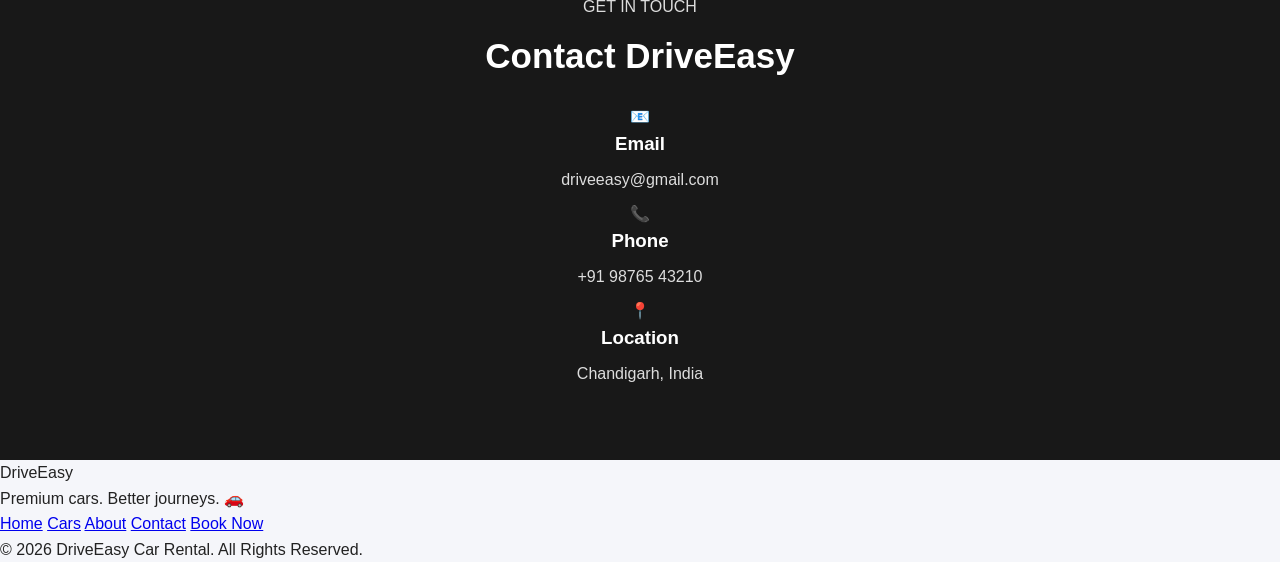
==== commit db6e1c8d: "Revise title and enhance content in index.html Updated the title and improved the content for better" ====
--- a/index.html
+++ b/index.html
@@ -2,143 +2,30 @@
 <html lang="en">
 
 <head>
-
     <meta charset="UTF-8">
     <meta name="viewport" content="width=device-width, initial-scale=1.0">
 
-    <title>DriveEasy Car Rental</title>
+    <title>DriveEasy - Premium Car Rental</title>
 
     <link rel="stylesheet" href="style.css">
-
-    <style>
-
-        /* ================= CAR POPUP ================= */
-
-        .car-modal {
-            display: none;
-            position: fixed;
-            z-index: 9999;
-            inset: 0;
-            background: rgba(0, 0, 0, 0.75);
-            justify-content: center;
-            align-items: center;
-            padding: 20px;
-            overflow-y: auto;
-        }
-
-        .car-modal-content {
-            background: white;
-            width: 100%;
-            max-width: 900px;
-            max-height: 90vh;
-            overflow-y: auto;
-            border-radius: 15px;
-            padding: 30px;
-            position: relative;
-            text-align: center;
-        }
-
-        .close-btn {
-            position: absolute;
-            right: 15px;
-            top: 15px;
-            border: none;
-            background: #ff3c00;
-            color: white;
-            font-size: 25px;
-            width: 40px;
-            height: 40px;
-            border-radius: 50%;
-            cursor: pointer;
-        }
-
-        .car-modal-content h2 {
-            margin-bottom: 15px;
-        }
-
-        .car-modal-content p {
-            line-height: 1.7;
-        }
-
-        .car-features {
-            margin: 15px 0;
-            line-height: 2;
-            font-size: 17px;
-        }
-
-        .car-gallery {
-            display: flex;
-            gap: 15px;
-            justify-content: center;
-            flex-wrap: wrap;
-            margin-top: 20px;
-        }
-
-        .car-gallery img {
-            width: 250px;
-            height: 170px;
-            object-fit: cover;
-            border-radius: 10px;
-        }
-
-        /* ================= CAR CARD ================= */
-
-        .car-card {
-            cursor: pointer;
-        }
-
-        .car-card img {
-            cursor: pointer;
-        }
-
-        .car-card button {
-            cursor: pointer;
-        }
-
-    </style>
-
 </head>
 
-
 <body>
 
-
-<!-- ================= HEADER ================= -->
+<!-- ================= NAVBAR ================= -->
 
 <header class="navbar">
 
     <div class="logo">
-        <a href="index.html">DriveEasy</a>
+        <a href="index.html">Drive<span>Easy</span></a>
     </div>
 
     <nav>
-
-        <ul class="nav-links">
-
-            <li>
-                <a href="#home">Home</a>
-            </li>
-
-            <li>
-                <a href="#cars">Cars</a>
-            </li>
-
-            <li>
-                <a href="#about">About</a>
-            </li>
-
-            <li>
-                <a href="#contact">Contact</a>
-            </li>
-
-            <li>
-                <a href="book.html" class="book-btn">
-                    Book Now
-                </a>
-            </li>
-
-        </ul>
-
+        <a href="index.html" class="active">Home</a>
+        <a href="cars.html">Cars</a>
+        <a href="#about">About</a>
+        <a href="#contact">Contact</a>
+        <a href="book.html" class="nav-book">Book Now</a>
     </nav>
 
 </header>
@@ -147,748 +34,259 @@
 <!-- ================= HERO ================= -->
 
 <section class="hero">
+
     <div class="hero-overlay"></div>
 
     <div class="hero-content">
-        <span class="hero-tag">🚘 PREMIUM CAR RENTALS</span>
+
+        <div class="small-title">
+            🚘 PREMIUM CAR RENTALS
+        </div>
 
         <h1>
-            Find Your <span>Perfect Rental Car</span>
+            Find Your
+            <span>Perfect Rental Car</span>
         </h1>
 
         <p>
-            Drive your dream car without the dream price.
-            Choose from premium, comfortable and reliable cars
-            for every journey.
+            Experience the freedom of the road with premium,
+            comfortable and reliable cars for every journey.
         </p>
 
         <div class="hero-buttons">
-            <a href="cars.html" class="hero-btn">Explore Cars 🚗</a>
-            <a href="#about" class="secondary-btn">Learn More</a>
-        </div>
-
-        <div class="hero-features">
-            <div>
+
+            <a href="cars.html" class="main-btn">
+                Explore Cars 🚗
+            </a>
+
+            <a href="book.html" class="outline-btn">
+                Book Your Car
+            </a>
+
+        </div>
+
+        <!-- FEATURES -->
+
+        <div class="features">
+
+            <div class="feature">
                 <strong>100+</strong>
-                <small>Premium Cars</small>
+                <span>Premium Cars</span>
             </div>
 
-            <div>
+            <div class="feature">
                 <strong>24/7</strong>
-                <small>Customer Support</small>
+                <span>Customer Support</span>
             </div>
 
-            <div>
+            <div class="feature">
                 <strong>100%</strong>
-                <small>Safe & Reliable</small>
+                <span>Safe & Reliable</span>
             </div>
-        </div>
-    </div>
-</section>
-
-
-<!-- ================= SEARCH ================= -->
-
-<section class="search">
-
-    <h2>Find Your Car</h2>
-
-    <form id="searchForm">
-
-        <select id="brandSelect">
-
-            <option value="">Select Brand</option>
-
-            <option value="thar">
-                Mahindra
-            </option>
-
-            <option value="bmw">
-                BMW
-            </option>
-
-            <option value="scorpio">
-                Scorpio
-            </option>
-
-            <option value="lamborghini">
-                Lamborghini
-            </option>
-
-        </select>
-
-
-        <select id="fuelSelect">
-
-            <option value="">Fuel Type</option>
-
-            <option value="petrol">
-                Petrol
-            </option>
-
-            <option value="diesel">
-                Diesel
-            </option>
-
-        </select>
-
-
-        <select id="priceSelect">
-
-            <option value="">Price Per Day</option>
-
-            <option value="3500">
-                ₹3500
-            </option>
-
-            <option value="4000">
-                ₹4000
-            </option>
-
-            <option value="7000">
-                ₹7000
-            </option>
-
-            <option value="15000">
-                ₹15000
-            </option>
-
-        </select>
-
-
-        <button type="submit">
-            Search Car
-        </button>
-
-    </form>
-
-</section>
-
-
-<!-- ================= AVAILABLE CARS ================= -->
-
-<section id="cars">
-
-    <h2>Available Cars</h2>
-
-
-    <div class="car-container">
-
-
-        <!-- ================= THAR ================= -->
-
-        <div class="car-card"
-             data-car="thar"
-             data-fuel="diesel"
-             data-price="3500"
-             onclick="showCar('thar')">
-
-            <img
-                src="images/Thar-front.jpg"
-                alt="Mahindra Thar"
-            >
-
-            <h3>
-                Mahindra Thar
-            </h3>
-
-            <p>
-                ₹3500 / Day
-            </p>
-
-            <p>
-                ❄️ AC &nbsp;
-                👥 5 Seats &nbsp;
-                ⛽ Diesel
-                <br>
-                🚀 155 km/h &nbsp;
-                ⚙️ Manual
-            </p>
-
-            <button
-                class="view-details"
-                onclick="event.stopPropagation(); showCar('thar')"
-            >
-                View Details
-            </button>
-
-            <br><br>
-
-            <a
-                href="book.html"
-                class="btn"
-                onclick="event.stopPropagation();"
-            >
-                Book Now
-            </a>
-
-        </div>
-
-
-        <!-- ================= BMW ================= -->
-
-        <div class="car-card"
-             data-car="bmw"
-             data-fuel="petrol"
-             data-price="7000"
-             onclick="showCar('bmw')">
-
-            <img
-                src="images/bmw-front.jpg"
-                alt="BMW X5"
-            >
-
-            <h3>
-                BMW X5
-            </h3>
-
-            <p>
-                ₹7000 / Day
-            </p>
-
-            <p>
-                ❄️ AC &nbsp;
-                👥 5 Seats &nbsp;
-                ⛽ Petrol
-                <br>
-                🚀 243 km/h &nbsp;
-                ⚙️ Automatic
-            </p>
-
-            <button
-                class="view-details"
-                onclick="event.stopPropagation(); showCar('bmw')"
-            >
-                View Details
-            </button>
-
-            <br><br>
-
-            <a
-                href="book.html"
-                class="btn"
-                onclick="event.stopPropagation();"
-            >
-                Book Now
-            </a>
-
-        </div>
-
-
-        <!-- ================= SCORPIO ================= -->
-
-        <div class="car-card"
-             data-car="scorpio"
-             data-fuel="diesel"
-             data-price="4000"
-             onclick="showCar('scorpio')">
-
-            <img
-                src="images/scorpio-front.jpg"
-                alt="Scorpio N"
-            >
-
-            <h3>
-                Scorpio N
-            </h3>
-
-            <p>
-                ₹4000 / Day
-            </p>
-
-            <p>
-                ❄️ AC &nbsp;
-                👥 7 Seats &nbsp;
-                ⛽ Diesel
-                <br>
-                🚀 165 km/h &nbsp;
-                ⚙️ Automatic
-            </p>
-
-            <button
-                class="view-details"
-                onclick="event.stopPropagation(); showCar('scorpio')"
-            >
-                View Details
-            </button>
-
-            <br><br>
-
-            <a
-                href="book.html"
-                class="btn"
-                onclick="event.stopPropagation();"
-            >
-                Book Now
-            </a>
-
-        </div>
-
-
-        <!-- ================= LAMBORGHINI ================= -->
-
-        <div class="car-card"
-             data-car="lamborghini"
-             data-fuel="petrol"
-             data-price="15000"
-             onclick="showCar('lamborghini')">
-
-            <img
-                src="images/lamborghini-front.jpg"
-                alt="Lamborghini"
-            >
-
-            <h3>
-                Lamborghini
-            </h3>
-
-            <p>
-                ₹15000 / Day
-            </p>
-
-            <p>
-                ❄️ AC &nbsp;
-                👥 2 Seats &nbsp;
-                ⛽ Petrol
-                <br>
-                🚀 325 km/h &nbsp;
-                ⚙️ Automatic
-            </p>
-
-            <button
-                class="view-details"
-                onclick="event.stopPropagation(); showCar('lamborghini')"
-            >
-                View Details
-            </button>
-
-            <br><br>
-
-            <a
-                href="book.html"
-                class="btn"
-                onclick="event.stopPropagation();"
-            >
-                Book Now
-            </a>
-
-        </div>
-
-
-    </div>
-
-</section>
-
-
-<!-- ================= CAR POPUP ================= -->
-
-<div
-    id="carModal"
-    class="car-modal"
->
-
-    <div class="car-modal-content">
-
-
-        <button
-            class="close-btn"
-            onclick="closeCar()"
-        >
-            ×
-        </button>
-
-
-        <h2 id="carTitle"></h2>
-
-
-        <p id="carDescription"></p>
-
-
-        <div
-            class="car-features"
-            id="carFeatures"
-        ></div>
-
-
-        <h3>
-            Interior & Dashboard
-        </h3>
-
-
-        <div class="car-gallery">
-
-
-            <img
-                id="carFront"
-                src=""
-                alt="Car Front"
-            >
-
-
-            <img
-                id="carInterior"
-                src=""
-                alt="Car Interior"
-            >
-
-
-            <img
-                id="carDashboard"
-                src=""
-                alt="Car Dashboard"
-            >
-
-
-        </div>
-
-
-        <br>
-
-
-        <a
-            href="book.html"
-            class="btn"
-        >
-            Book This Car
+
+        </div>
+
+    </div>
+
+</section>
+
+
+<!-- ================= WHY DRIVE EASY ================= -->
+
+<section class="why-us">
+
+    <div class="section-title">
+
+        <p>WHY CHOOSE US</p>
+
+        <h2>
+            Your Journey,
+            <span>Our Priority</span>
+        </h2>
+
+    </div>
+
+
+    <div class="why-container">
+
+        <div class="why-card">
+
+            <div class="icon">🚗</div>
+
+            <h3>Premium Cars</h3>
+
+            <p>
+                Choose from a wide range of stylish,
+                comfortable and well-maintained cars.
+            </p>
+
+        </div>
+
+
+        <div class="why-card">
+
+            <div class="icon">💰</div>
+
+            <h3>Best Prices</h3>
+
+            <p>
+                Enjoy affordable rental prices with
+                no unnecessary hidden charges.
+            </p>
+
+        </div>
+
+
+        <div class="why-card">
+
+            <div class="icon">🛡️</div>
+
+            <h3>Safe & Reliable</h3>
+
+            <p>
+                Our vehicles are regularly maintained
+                to make your journey safe and smooth.
+            </p>
+
+        </div>
+
+
+        <div class="why-card">
+
+            <div class="icon">📞</div>
+
+            <h3>24/7 Support</h3>
+
+            <p>
+                Our customer support team is always
+                ready to help whenever you need us.
+            </p>
+
+        </div>
+
+    </div>
+
+</section>
+
+
+<!-- ================= ABOUT ================= -->
+
+<section id="about" class="about-section">
+
+    <div class="about-content">
+
+        <p class="about-small">
+            ABOUT DRIVE EASY
+        </p>
+
+        <h2>
+            Drive More.
+            <span>Worry Less.</span>
+        </h2>
+
+        <p>
+            DriveEasy is a modern car rental service created
+            for people who want comfortable, reliable and
+            premium cars at affordable prices.
+        </p>
+
+        <p>
+            Whether you are planning a road trip, business
+            journey or weekend adventure, we have the perfect
+            car for you.
+        </p>
+
+        <a href="cars.html" class="main-btn">
+            View Our Cars 🚘
         </a>
 
-
-    </div>
-
-</div>
-
-
-<!-- ================= JAVASCRIPT ================= -->
-
-<script>
-
-
-/* ================= SHOW CAR ================= */
-
-function showCar(car) {
-
-
-    const modal =
-        document.getElementById("carModal");
-
-
-    const title =
-        document.getElementById("carTitle");
-
-
-    const description =
-        document.getElementById("carDescription");
-
-
-    const features =
-        document.getElementById("carFeatures");
-
-
-    const front =
-        document.getElementById("carFront");
-
-
-    const interior =
-        document.getElementById("carInterior");
-
-
-    const dashboard =
-        document.getElementById("carDashboard");
-
-
-    /* Reset images */
-
-    dashboard.style.display = "block";
-
-
-    /* ================= THAR ================= */
-
-    if (car === "thar") {
-
-
-        title.innerText =
-            "Mahindra Thar";
-
-
-        description.innerText =
-            "Mahindra Thar is a powerful SUV with comfortable interior, modern dashboard and excellent performance.";
-
-
-        features.innerHTML =
-            "❄️ AC &nbsp; 👥 5 Seats &nbsp; ⛽ Diesel<br>" +
-            "🚀 155 km/h &nbsp; ⚙️ Manual<br>" +
-            "💰 ₹3500 / Day";
-
-
-        front.src =
-            "images/Thar-front.jpg";
-
-
-        interior.src =
-            "images/Thar-interior.jpg";
-
-
-        dashboard.src =
-            "images/Thar-dashboard.jpg";
-
-    }
-
-
-    /* ================= BMW ================= */
-
-    if (car === "bmw") {
-
-
-        title.innerText =
-            "BMW X5";
-
-
-        description.innerText =
-            "BMW X5 is a premium luxury SUV with advanced technology, comfortable seats and digital features.";
-
-
-        features.innerHTML =
-            "❄️ AC &nbsp; 👥 5 Seats &nbsp; ⛽ Petrol<br>" +
-            "🚀 243 km/h &nbsp; ⚙️ Automatic<br>" +
-            "💰 ₹7000 / Day";
-
-
-        front.src =
-            "images/bmw-front.jpg";
-
-
-        interior.src =
-            "images/bmw-interior.jpg";
-
-    }
-
-
-    /* ================= SCORPIO ================= */
-
-    if (car === "scorpio") {
-
-
-        title.innerText =
-            "Scorpio N";
-
-
-        description.innerText =
-            "Scorpio N is a spacious SUV with comfortable seating, modern interior and powerful performance.";
-
-
-        features.innerHTML =
-            "❄️ AC &nbsp; 👥 7 Seats &nbsp; ⛽ Diesel<br>" +
-            "🚀 165 km/h &nbsp; ⚙️ Automatic<br>" +
-            "💰 ₹4000 / Day";
-
-
-        front.src =
-            "images/scorpio-front.jpg";
-
-
-        interior.src =
-            "images/scorpio-interior.jpg";
-
-
-        dashboard.src =
-            "images/scorpio-dashboard.jpg";
-
-    }
-
-
-    /* ================= LAMBORGHINI ================= */
-
-    if (car === "lamborghini") {
-
-
-        title.innerText =
-            "Lamborghini";
-
-
-        description.innerText =
-            "Lamborghini is a high-performance sports car with a premium luxury interior and advanced digital features.";
-
-
-        features.innerHTML =
-            "❄️ AC &nbsp; 👥 2 Seats &nbsp; ⛽ Petrol<br>" +
-            "🚀 325 km/h &nbsp; ⚙️ Automatic<br>" +
-            "💰 ₹15000 / Day";
-
-
-        front.src =
-            "images/lamborghini-front.jpg";
-
-
-        interior.src =
-            "images/lamborghini-interior.jpg";
-
-    }
-
-
-    /* Open popup */
-
-    modal.style.display =
-        "flex";
-
-}
-
-
-/* ================= CLOSE CAR ================= */
-
-function closeCar() {
-
-    document.getElementById("carModal").style.display =
-        "none";
-
-}
-
-
-/* ================= CLICK OUTSIDE POPUP ================= */
-
-document
-    .getElementById("carModal")
-    .addEventListener("click", function(event) {
-
-        if (event.target === this) {
-
-            closeCar();
-
-        }
-
-    });
-
-
-/* ================= SEARCH ================= */
-
-document
-    .getElementById("searchForm")
-    .addEventListener("submit", function(event) {
-
-
-        event.preventDefault();
-
-
-        const brand =
-            document.getElementById("brandSelect").value;
-
-
-        const fuel =
-            document.getElementById("fuelSelect").value;
-
-
-        const price =
-            document.getElementById("priceSelect").value;
-
-
-        const cards =
-            document.querySelectorAll(".car-card");
-
-
-        cards.forEach(function(card) {
-
-
-            const cardCar =
-                card.getAttribute("data-car");
-
-
-            const cardFuel =
-                card.getAttribute("data-fuel");
-
-
-            const cardPrice =
-                card.getAttribute("data-price");
-
-
-            let show = true;
-
-
-            if (brand !== "" && brand !== cardCar) {
-
-                show = false;
-
-            }
-
-
-            if (fuel !== "" && fuel !== cardFuel) {
-
-                show = false;
-
-            }
-
-
-            if (price !== "" && price !== cardPrice) {
-
-                show = false;
-
-            }
-
-
-            if (show) {
-
-                card.style.display = "";
-
-            } else {
-
-                card.style.display = "none";
-
-            }
-
-        });
-
-
-    });
-
-
-</script>
-
-
-<!-- ================= ABOUT ================= -->
-
-<section id="about">
-
-    <h2>
-        About Us
-    </h2>
+    </div>
+
+</section>
+
+
+<!-- ================= CONTACT ================= -->
+
+<section id="contact" class="contact-section">
+
+    <div class="section-title">
+
+        <p>GET IN TOUCH</p>
+
+        <h2>
+            Contact <span>DriveEasy</span>
+        </h2>
+
+    </div>
+
+
+    <div class="contact-container">
+
+        <div class="contact-box">
+
+            <div class="contact-icon">📧</div>
+
+            <h3>Email</h3>
+
+            <p>driveeasy@gmail.com</p>
+
+        </div>
+
+
+        <div class="contact-box">
+
+            <div class="contact-icon">📞</div>
+
+            <h3>Phone</h3>
+
+            <p>+91 98765 43210</p>
+
+        </div>
+
+
+        <div class="contact-box">
+
+            <div class="contact-icon">📍</div>
+
+            <h3>Location</h3>
+
+            <p>Chandigarh, India</p>
+
+        </div>
+
+    </div>
+
+</section>
+
+
+<!-- ================= FOOTER ================= -->
+
+<footer>
+
+    <div class="footer-logo">
+        Drive<span>Easy</span>
+    </div>
 
     <p>
-
-        DriveEasy is a trusted car rental service
-        offering premium, comfortable and affordable
-        cars for every journey.
-
+        Premium cars. Better journeys. 🚗
     </p>
 
-</section>
-
-
-<!-- ================= CONTACT ================= -->
-
-<section id="contact">
-
-    <h2>
-        Contact Us
-    </h2>
-
-    <p>
-        Email: driveeasy@gmail.com
+    <div class="footer-links">
+
+        <a href="index.html">Home</a>
+        <a href="cars.html">Cars</a>
+        <a href="#about">About</a>
+        <a href="#contact">Contact</a>
+        <a href="book.html">Book Now</a>
+
+    </div>
+
+    <p class="copyright">
+        © 2026 DriveEasy Car Rental. All Rights Reserved.
     </p>
 
-    <p>
-        Phone: +91 98765 43210
-    </p>
-
-    <p>
-        Address: Chandigarh, India
-    </p>
-
-</section>
-
-
-<!-- ================= EXTERNAL JAVASCRIPT ================= -->
-
-<script src="script.js?v=2"></script>
+</footer>
 
 
 </body>
-
 </html>
--- a/style.css
+++ b/style.css
@@ -1,1093 +1,600 @@
-<!DOCTYPE html>
-<html lang="en">
-
-<head>
-
-    <meta charset="UTF-8">
-    <meta name="viewport" content="width=device-width, initial-scale=1.0">
-
-    <title>DriveEasy Car Rental</title>
-
-    <link rel="stylesheet" href="style.css">
-
-    <style>
-
-        /* ================= CAR POPUP ================= */
-
-        .car-modal {
-            display: none;
-            position: fixed;
-            z-index: 9999;
-            inset: 0;
-            background: rgba(0, 0, 0, 0.75);
-            justify-content: center;
-            align-items: center;
-            padding: 20px;
-            overflow-y: auto;
-        }
-
-        .car-modal-content {
-            background: white;
-            width: 100%;
-            max-width: 900px;
-            max-height: 90vh;
-            overflow-y: auto;
-            border-radius: 15px;
-            padding: 30px;
-            position: relative;
-            text-align: center;
-        }
-
-        .close-btn {
-            position: absolute;
-            right: 15px;
-            top: 15px;
-            border: none;
-            background: #ff3c00;
-            color: white;
-            font-size: 25px;
-            width: 40px;
-            height: 40px;
-            border-radius: 50%;
-            cursor: pointer;
-        }
-
-        .car-modal-content h2 {
-            margin-bottom: 15px;
-        }
-
-        .car-modal-content p {
-            line-height: 1.7;
-        }
-
-        .car-features {
-            margin: 15px 0;
-            line-height: 2;
-            font-size: 17px;
-        }
-
-        .car-gallery {
-            display: flex;
-            gap: 15px;
-            justify-content: center;
-            flex-wrap: wrap;
-            margin-top: 20px;
-        }
-
-        .car-gallery img {
-            width: 250px;
-            height: 170px;
-            object-fit: cover;
-            border-radius: 10px;
-        }
-
-        /* ================= CAR CARD ================= */
-
-        .car-card {
-            cursor: pointer;
-        }
-
-        .car-card img {
-            cursor: pointer;
-        }
-
-        .car-card button {
-            cursor: pointer;
-        }
-
-    </style>
-
-</head>
-
-
-<body>
-
-
-<!-- ================= HEADER ================= -->
-
-<header class="navbar">
-
-    <div class="logo">
-        <a href="index.html">DriveEasy</a>
-    </div>
-
-    <nav>
-
-        <ul class="nav-links">
-
-            <li>
-                <a href="#home">Home</a>
-            </li>
-
-            <li>
-                <a href="#cars">Cars</a>
-            </li>
-
-            <li>
-                <a href="#about">About</a>
-            </li>
-
-            <li>
-                <a href="#contact">Contact</a>
-            </li>
-
-            <li>
-                <a href="book.html" class="book-btn">
-                    Book Now
-                </a>
-            </li>
-
-        </ul>
-
-    </nav>
-
-</header>
-
-
-<!-- ================= HERO ================= -->
-
-<section class="hero">
-    <div class="hero-overlay"></div>
-
-    <div class="hero-content">
-        <span class="hero-tag">🚘 PREMIUM CAR RENTALS</span>
-
-        <h1>
-            Find Your <span>Perfect Rental Car</span>
-        </h1>
-
-        <p>
-            Drive your dream car without the dream price.
-            Choose from premium, comfortable and reliable cars
-            for every journey.
-        </p>
-
-        <div class="hero-buttons">
-            <a href="cars.html" class="hero-btn">Explore Cars 🚗</a>
-            <a href="#about" class="secondary-btn">Learn More</a>
-        </div>
-
-        <div class="hero-features">
-            <div>
-                <strong>100+</strong>
-                <small>Premium Cars</small>
-            </div>
-
-            <div>
-                <strong>24/7</strong>
-                <small>Customer Support</small>
-            </div>
-
-            <div>
-                <strong>100%</strong>
-                <small>Safe & Reliable</small>
-            </div>
-        </div>
-    </div>
-</section>
-
-
-<!-- ================= SEARCH ================= -->
-
-<section class="search">
-
-    <h2>Find Your Car</h2>
-
-    <form id="searchForm">
-
-        <select id="brandSelect">
-
-            <option value="">Select Brand</option>
-
-            <option value="thar">
-                Mahindra
-            </option>
-
-            <option value="bmw">
-                BMW
-            </option>
-
-            <option value="scorpio">
-                Scorpio
-            </option>
-
-            <option value="lamborghini">
-                Lamborghini
-            </option>
-
-        </select>
-
-
-        <select id="fuelSelect">
-
-            <option value="">Fuel Type</option>
-
-            <option value="petrol">
-                Petrol
-            </option>
-
-            <option value="diesel">
-                Diesel
-            </option>
-
-        </select>
-
-
-        <select id="priceSelect">
-
-            <option value="">Price Per Day</option>
-
-            <option value="3500">
-                ₹3500
-            </option>
-
-            <option value="4000">
-                ₹4000
-            </option>
-
-            <option value="7000">
-                ₹7000
-            </option>
-
-            <option value="15000">
-                ₹15000
-            </option>
-
-        </select>
-
-
-        <button type="submit">
-            Search Car
-        </button>
-
-    </form>
-
-</section>
-
-
-<!-- ================= AVAILABLE CARS ================= -->
-
-<section id="cars">
-
-    <h2>Available Cars</h2>
-
-
-    <div class="car-container">
-
-
-        <!-- ================= THAR ================= -->
-
-        <div class="car-card"
-             data-car="thar"
-             data-fuel="diesel"
-             data-price="3500"
-             onclick="showCar('thar')">
-
-            <img
-                src="images/Thar-front.jpg"
-                alt="Mahindra Thar"
-            >
-
-            <h3>
-                Mahindra Thar
-            </h3>
-
-            <p>
-                ₹3500 / Day
-            </p>
-
-            <p>
-                ❄️ AC &nbsp;
-                👥 5 Seats &nbsp;
-                ⛽ Diesel
-                <br>
-                🚀 155 km/h &nbsp;
-                ⚙️ Manual
-            </p>
-
-            <button
-                class="view-details"
-                onclick="event.stopPropagation(); showCar('thar')"
-            >
-                View Details
-            </button>
-
-            <br><br>
-
-            <a
-                href="book.html"
-                class="btn"
-                onclick="event.stopPropagation();"
-            >
-                Book Now
-            </a>
-
-        </div>
-
-
-        <!-- ================= BMW ================= -->
-
-        <div class="car-card"
-             data-car="bmw"
-             data-fuel="petrol"
-             data-price="7000"
-             onclick="showCar('bmw')">
-
-            <img
-                src="images/bmw-front.jpg"
-                alt="BMW X5"
-            >
-
-            <h3>
-                BMW X5
-            </h3>
-
-            <p>
-                ₹7000 / Day
-            </p>
-
-            <p>
-                ❄️ AC &nbsp;
-                👥 5 Seats &nbsp;
-                ⛽ Petrol
-                <br>
-                🚀 243 km/h &nbsp;
-                ⚙️ Automatic
-            </p>
-
-            <button
-                class="view-details"
-                onclick="event.stopPropagation(); showCar('bmw')"
-            >
-                View Details
-            </button>
-
-            <br><br>
-
-            <a
-                href="book.html"
-                class="btn"
-                onclick="event.stopPropagation();"
-            >
-                Book Now
-            </a>
-
-        </div>
-
-
-        <!-- ================= SCORPIO ================= -->
-
-        <div class="car-card"
-             data-car="scorpio"
-             data-fuel="diesel"
-             data-price="4000"
-             onclick="showCar('scorpio')">
-
-            <img
-                src="images/scorpio-front.jpg"
-                alt="Scorpio N"
-            >
-
-            <h3>
-                Scorpio N
-            </h3>
-
-            <p>
-                ₹4000 / Day
-            </p>
-
-            <p>
-                ❄️ AC &nbsp;
-                👥 7 Seats &nbsp;
-                ⛽ Diesel
-                <br>
-                🚀 165 km/h &nbsp;
-                ⚙️ Automatic
-            </p>
-
-            <button
-                class="view-details"
-                onclick="event.stopPropagation(); showCar('scorpio')"
-            >
-                View Details
-            </button>
-
-            <br><br>
-
-            <a
-                href="book.html"
-                class="btn"
-                onclick="event.stopPropagation();"
-            >
-                Book Now
-            </a>
-
-        </div>
-
-
-        <!-- ================= LAMBORGHINI ================= -->
-
-        <div class="car-card"
-             data-car="lamborghini"
-             data-fuel="petrol"
-             data-price="15000"
-             onclick="showCar('lamborghini')">
-
-            <img
-                src="images/lamborghini-front.jpg"
-                alt="Lamborghini"
-            >
-
-            <h3>
-                Lamborghini
-            </h3>
-
-            <p>
-                ₹15000 / Day
-            </p>
-
-            <p>
-                ❄️ AC &nbsp;
-                👥 2 Seats &nbsp;
-                ⛽ Petrol
-                <br>
-                🚀 325 km/h &nbsp;
-                ⚙️ Automatic
-            </p>
-
-            <button
-                class="view-details"
-                onclick="event.stopPropagation(); showCar('lamborghini')"
-            >
-                View Details
-            </button>
-
-            <br><br>
-
-            <a
-                href="book.html"
-                class="btn"
-                onclick="event.stopPropagation();"
-            >
-                Book Now
-            </a>
-
-        </div>
-
-
-    </div>
-
-</section>
-
-
-<!-- ================= CAR POPUP ================= -->
-
-<div
-    id="carModal"
-    class="car-modal"
->
-
-    <div class="car-modal-content">
-
-
-        <button
-            class="close-btn"
-            onclick="closeCar()"
-        >
-            ×
-        </button>
-
-
-        <h2 id="carTitle"></h2>
-
-
-        <p id="carDescription"></p>
-
-
-        <div
-            class="car-features"
-            id="carFeatures"
-        ></div>
-
-
-        <h3>
-            Interior & Dashboard
-        </h3>
-
-
-        <div class="car-gallery">
-
-
-            <img
-                id="carFront"
-                src=""
-                alt="Car Front"
-            >
-
-
-            <img
-                id="carInterior"
-                src=""
-                alt="Car Interior"
-            >
-
-
-            <img
-                id="carDashboard"
-                src=""
-                alt="Car Dashboard"
-            >
-
-
-        </div>
-
-
-        <br>
-
-
-        <a
-            href="book.html"
-            class="btn"
-        >
-            Book This Car
-        </a>
-
-
-    </div>
-
-</div>
-
-
-<!-- ================= JAVASCRIPT ================= -->
-
-<script>
-
-
-/* ================= SHOW CAR ================= */
-
-function showCar(car) {
-
-
-    const modal =
-        document.getElementById("carModal");
-
-
-    const title =
-        document.getElementById("carTitle");
-
-
-    const description =
-        document.getElementById("carDescription");
-
-
-    const features =
-        document.getElementById("carFeatures");
-
-
-    const front =
-        document.getElementById("carFront");
-
-
-    const interior =
-        document.getElementById("carInterior");
-
-
-    const dashboard =
-        document.getElementById("carDashboard");
-
-
-    /* Reset images */
-
-    dashboard.style.display = "block";
-
-
-    /* ================= THAR ================= */
-
-    if (car === "thar") {
-
-
-        title.innerText =
-            "Mahindra Thar";
-
-
-        description.innerText =
-            "Mahindra Thar is a powerful SUV with comfortable interior, modern dashboard and excellent performance.";
-
-
-        features.innerHTML =
-            "❄️ AC &nbsp; 👥 5 Seats &nbsp; ⛽ Diesel<br>" +
-            "🚀 155 km/h &nbsp; ⚙️ Manual<br>" +
-            "💰 ₹3500 / Day";
-
-
-        front.src =
-            "images/Thar-front.jpg";
-
-
-        interior.src =
-            "images/Thar-interior.jpg";
-
-
-        dashboard.src =
-            "images/Thar-dashboard.jpg";
-
-    }
-
-
-    /* ================= BMW ================= */
-
-    if (car === "bmw") {
-
-
-        title.innerText =
-            "BMW X5";
-
-
-        description.innerText =
-            "BMW X5 is a premium luxury SUV with advanced technology, comfortable seats and digital features.";
-
-
-        features.innerHTML =
-            "❄️ AC &nbsp; 👥 5 Seats &nbsp; ⛽ Petrol<br>" +
-            "🚀 243 km/h &nbsp; ⚙️ Automatic<br>" +
-            "💰 ₹7000 / Day";
-
-
-        front.src =
-            "images/bmw-front.jpg";
-
-
-        interior.src =
-            "images/bmw-interior.jpg";
-
-    }
-
-
-    /* ================= SCORPIO ================= */
-
-    if (car === "scorpio") {
-
-
-        title.innerText =
-            "Scorpio N";
-
-
-        description.innerText =
-            "Scorpio N is a spacious SUV with comfortable seating, modern interior and powerful performance.";
-
-
-        features.innerHTML =
-            "❄️ AC &nbsp; 👥 7 Seats &nbsp; ⛽ Diesel<br>" +
-            "🚀 165 km/h &nbsp; ⚙️ Automatic<br>" +
-            "💰 ₹4000 / Day";
-
-
-        front.src =
-            "images/scorpio-front.jpg";
-
-
-        interior.src =
-            "images/scorpio-interior.jpg";
-
-
-        dashboard.src =
-            "images/scorpio-dashboard.jpg";
-
-    }
-
-
-    /* ================= LAMBORGHINI ================= */
-
-    if (car === "lamborghini") {
-
-
-        title.innerText =
-            "Lamborghini";
-
-
-        description.innerText =
-            "Lamborghini is a high-performance sports car with a premium luxury interior and advanced digital features.";
-
-
-        features.innerHTML =
-            "❄️ AC &nbsp; 👥 2 Seats &nbsp; ⛽ Petrol<br>" +
-            "🚀 325 km/h &nbsp; ⚙️ Automatic<br>" +
-            "💰 ₹15000 / Day";
-
-
-        front.src =
-            "images/lamborghini-front.jpg";
-
-
-        interior.src =
-            "images/lamborghini-interior.jpg";
-
-    }
-
-
-    /* Open popup */
-
-    modal.style.display =
-        "flex";
-
-}
-
-
-/* ================= CLOSE CAR ================= */
-
-function closeCar() {
-
-    document.getElementById("carModal").style.display =
-        "none";
-
-}
-
-
-/* ================= CLICK OUTSIDE POPUP ================= */
-
-document
-    .getElementById("carModal")
-    .addEventListener("click", function(event) {
-
-        if (event.target === this) {
-
-            closeCar();
-
-        }
-
-    });
-
-
-/* ================= SEARCH ================= */
-
-document
-    .getElementById("searchForm")
-    .addEventListener("submit", function(event) {
-
-
-        event.preventDefault();
-
-
-        const brand =
-            document.getElementById("brandSelect").value;
-
-
-        const fuel =
-            document.getElementById("fuelSelect").value;
-
-
-        const price =
-            document.getElementById("priceSelect").value;
-
-
-        const cards =
-            document.querySelectorAll(".car-card");
-
-
-        cards.forEach(function(card) {
-
-
-            const cardCar =
-                card.getAttribute("data-car");
-
-
-            const cardFuel =
-                card.getAttribute("data-fuel");
-
-
-            const cardPrice =
-                card.getAttribute("data-price");
-
-
-            let show = true;
-
-
-            if (brand !== "" && brand !== cardCar) {
-
-                show = false;
-
-            }
-
-
-            if (fuel !== "" && fuel !== cardFuel) {
-
-                show = false;
-
-            }
-
-
-            if (price !== "" && price !== cardPrice) {
-
-                show = false;
-
-            }
-
-
-            if (show) {
-
-                card.style.display = "";
-
-            } else {
-
-                card.style.display = "none";
-
-            }
-
-        });
-
-
-    }); 11
-
-
-</script>
-
-
-<!-- ================= ABOUT ================= -->
-
-<section id="about">
-
-    <h2>
-        About Us
-    </h2>
-
-    <p>
-
-        DriveEasy is a trusted car rental service
-        offering premium, comfortable and affordable
-        cars f 11or every journey.
-
-    </p>
-
-</section>
-
-
-<!-- ================= CONTACT ================= -->
-
-<section id="contact">
-
-    <h2>
-        Contact Us
-    </h2>
-
-    <p>
-        Email: driveeasy@gmail.com
-    </p>
-
-    <p>
-        Phone: +91 98765 43210
-    </p>
-
-    <p>
-        Address: Chandigarh, India
-    </p>
-
-</section>
-
-
-<!-- ================= EXTERNAL JAVASCRIPT ================= -->
-
-<script src="script.js"></script>
-
-
-</body>
-
-</html>
-/* =========================================
-   PREMIUM AVAILABLE CARS
+/* =========================================
+   DRIVE EASY - FINAL STYLE
+========================================= */
+
+* {
+    margin: 0;
+    padding: 0;
+    box-sizing: border-box;
+}
+
+html {
+    scroll-behavior: smooth;
+}
+
+body {
+    font-family: Arial, Helvetica, sans-serif;
+    background: #f5f6fa;
+    color: #222;
+    line-height: 1.6;
+}
+
+
+/* =========================================
+   NAVBAR
+========================================= */
+
+.navbar {
+    width: 100%;
+    min-height: 70px;
+    background: rgba(255, 255, 255, 0.97);
+    display: flex;
+    align-items: center;
+    justify-content: space-between;
+    padding: 0 7%;
+    position: sticky;
+    top: 0;
+    z-index: 1000;
+    box-shadow: 0 3px 15px rgba(0, 0, 0, 0.08);
+}
+
+.logo a {
+    text-decoration: none;
+    color: #e63946;
+    font-size: 27px;
+    font-weight: 800;
+}
+
+.nav-links {
+    display: flex;
+    align-items: center;
+    gap: 12px;
+    list-style: none;
+}
+
+.nav-links a {
+    text-decoration: none;
+    color: #222;
+    font-size: 15px;
+    font-weight: 600;
+    padding: 10px 15px;
+    border-radius: 7px;
+    transition: 0.3s;
+}
+
+.nav-links a:hover {
+    background: #e63946;
+    color: white;
+}
+
+.nav-links .book-btn {
+    background: #e63946;
+    color: white;
+}
+
+.nav-links .book-btn:hover {
+    background: #c92535;
+}
+
+
+/* =========================================
+   HERO
+========================================= */
+
+.hero {
+    min-height: 680px;
+    position: relative;
+    display: flex;
+    align-items: center;
+    justify-content: center;
+    text-align: center;
+
+    background-image:
+        linear-gradient(
+            rgba(0, 0, 0, 0.48),
+            rgba(0, 0, 0, 0.60)
+        ),
+        url("images/hero-car.jpg");
+
+    background-size: cover;
+    background-position: center;
+    background-repeat: no-repeat;
+
+    color: white;
+}
+
+.hero-overlay {
+    position: absolute;
+    inset: 0;
+    background: linear-gradient(
+        135deg,
+        rgba(230, 57, 70, 0.12),
+        rgba(0, 0, 0, 0.20)
+    );
+}
+
+.hero-content {
+    position: relative;
+    z-index: 2;
+    max-width: 850px;
+    padding: 30px 20px;
+}
+
+.hero-tag {
+    display: inline-block;
+    background: #e63946;
+    color: white;
+    padding: 8px 18px;
+    border-radius: 30px;
+    font-size: 13px;
+    font-weight: bold;
+    margin-bottom: 20px;
+}
+
+.hero h1 {
+    font-size: 55px;
+    line-height: 1.15;
+    margin-bottom: 20px;
+    font-weight: 800;
+    text-shadow: 0 3px 15px rgba(0, 0, 0, 0.45);
+}
+
+.hero h1 span {
+    color: #ff4050;
+}
+
+.hero p {
+    max-width: 700px;
+    margin: 0 auto 28px;
+    font-size: 18px;
+    color: #f2f2f2;
+}
+
+.hero-buttons {
+    display: flex;
+    justify-content: center;
+    gap: 15px;
+    flex-wrap: wrap;
+}
+
+.hero-btn,
+.secondary-btn {
+    display: inline-block;
+    text-decoration: none;
+    padding: 13px 25px;
+    border-radius: 8px;
+    font-weight: bold;
+    transition: 0.3s;
+}
+
+.hero-btn {
+    background: #e63946;
+    color: white;
+}
+
+.hero-btn:hover {
+    background: #ff5360;
+    transform: translateY(-2px);
+}
+
+.secondary-btn {
+    border: 2px solid white;
+    color: white;
+}
+
+.secondary-btn:hover {
+    background: white;
+    color: #222;
+}
+
+.hero-features {
+    display: flex;
+    justify-content: center;
+    gap: 55px;
+    margin-top: 45px;
+    flex-wrap: wrap;
+}
+
+.hero-features div {
+    display: flex;
+    flex-direction: column;
+}
+
+.hero-features strong {
+    font-size: 24px;
+}
+
+.hero-features small {
+    color: #ddd;
+}
+
+
+/* =========================================
+   SEARCH
+========================================= */
+
+.search {
+    width: 90%;
+    max-width: 1100px;
+    margin: -45px auto 60px;
+    position: relative;
+    z-index: 5;
+    background: white;
+    padding: 28px;
+    border-radius: 15px;
+    box-shadow: 0 10px 35px rgba(0, 0, 0, 0.13);
+}
+
+.search h2 {
+    text-align: center;
+    margin-bottom: 20px;
+    color: #222;
+}
+
+.search form {
+    display: flex;
+    justify-content: center;
+    gap: 12px;
+    flex-wrap: wrap;
+}
+
+.search select,
+.search button {
+    height: 48px;
+    padding: 0 16px;
+    border: 1px solid #ddd;
+    border-radius: 7px;
+    font-size: 14px;
+}
+
+.search select {
+    min-width: 180px;
+    background: white;
+}
+
+.search button {
+    background: #e63946;
+    color: white;
+    border: none;
+    font-weight: bold;
+    cursor: pointer;
+    transition: 0.3s;
+}
+
+.search button:hover {
+    background: #c92535;
+}
+
+
+/* =========================================
+   AVAILABLE CARS
 ========================================= */
 
 #cars {
-    padding: 80px 6%;
-    background: #f7f8fa;
+    width: 90%;
+    max-width: 1200px;
+    margin: 0 auto 80px;
+}
+
+#cars > h2 {
     text-align: center;
-}
-
-#cars > h2 {
-    font-size: 38px;
-    font-weight: 800;
-    margin-bottom: 45px;
-    color: #171717;
+    font-size: 35px;
+    margin-bottom: 35px;
 }
 
 .car-container {
-    max-width: 1200px;
-    margin: auto;
-
     display: grid;
-    grid-template-columns: repeat(4, 1fr);
-    gap: 22px;
-}
-
-
-/* CAR CARD */
+    grid-template-columns: repeat(2, 1fr);
+    gap: 28px;
+}
 
 .car-card {
-    position: relative;
-
-    background: #ffffff;
-
-    border-radius: 18px;
-
-    padding: 15px;
-
+    background: white;
+    border-radius: 15px;
     overflow: hidden;
-
-    box-shadow: 0 8px 30px rgba(0, 0, 0, 0.08);
-
-    transition: all 0.35s ease;
-
-    text-align: left;
+    padding-bottom: 22px;
+    box-shadow: 0 7px 25px rgba(0, 0, 0, 0.09);
+    transition: 0.3s;
 }
 
 .car-card:hover {
-    transform: translateY(-10px);
-
-    box-shadow: 0 18px 40px rgba(0, 0, 0, 0.15);
-}
-
-
-/* CAR IMAGE */
+    transform: translateY(-7px);
+    box-shadow: 0 15px 35px rgba(0, 0, 0, 0.15);
+}
 
 .car-card img {
     width: 100%;
-    height: 190px;
-
+    height: 250px;
     object-fit: cover;
-
-    border-radius: 13px;
-
     display: block;
-
-    transition: transform 0.4s ease;
-}
-
-.car-card:hover img {
-    transform: scale(1.04);
-}
-
-
-/* CAR NAME */
+}
 
 .car-card h3 {
-    font-size: 21px;
-
-    margin: 17px 5px 8px;
-
-    color: #171717;
-}
-
-
-/* PRICE */
-
-.car-card p:nth-of-type(1) {
+    font-size: 23px;
+    margin: 18px 20px 5px;
+}
+
+.car-card p {
+    margin: 6px 20px;
+    color: #666;
+}
+
+.car-card p:first-of-type {
     color: #e63946;
-
-    font-size: 19px;
-
-    font-weight: 800;
-
-    margin: 0 5px 10px;
-}
-
-
-/* FEATURES */
-
-.car-card p:nth-of-type(2) {
+    font-size: 18px;
+    font-weight: bold;
+}
+
+.view-details,
+.btn {
+    display: inline-block;
+    border: none;
+    text-decoration: none;
+    cursor: pointer;
+    padding: 10px 17px;
+    border-radius: 6px;
+    font-weight: bold;
+    transition: 0.3s;
+}
+
+.view-details {
+    margin-left: 20px;
+    background: #222;
+    color: white;
+}
+
+.view-details:hover {
+    background: #e63946;
+}
+
+.car-card .btn {
+    margin-left: 20px;
+    background: #e63946;
+    color: white;
+}
+
+.car-card .btn:hover {
+    background: #c92535;
+}
+
+
+/* =========================================
+   CAR POPUP
+========================================= */
+
+.car-modal {
+    display: none;
+    position: fixed;
+    z-index: 9999;
+    inset: 0;
+    background: rgba(0, 0, 0, 0.78);
+    justify-content: center;
+    align-items: center;
+    padding: 20px;
+}
+
+.car-modal-content {
+    background: white;
+    width: 100%;
+    max-width: 900px;
+    max-height: 90vh;
+    overflow-y: auto;
+    border-radius: 18px;
+    padding: 30px;
+    position: relative;
+    text-align: center;
+}
+
+.close-btn {
+    position: absolute;
+    right: 15px;
+    top: 15px;
+    border: none;
+    background: #e63946;
+    color: white;
+    font-size: 25px;
+    width: 42px;
+    height: 42px;
+    border-radius: 50%;
+    cursor: pointer;
+}
+
+.car-modal-content h2 {
+    font-size: 30px;
+    margin-bottom: 12px;
+    color: #222;
+}
+
+.car-modal-content p {
+    line-height: 1.7;
+    color: #555;
+}
+
+.car-features {
+    margin: 18px 0;
+    line-height: 2;
+    font-size: 17px;
+}
+
+.car-gallery {
+    display: flex;
+    gap: 15px;
+    justify-content: center;
+    flex-wrap: wrap;
+    margin-top: 20px;
+}
+
+.car-gallery img {
+    width: 250px;
+    height: 170px;
+    object-fit: cover;
+    border-radius: 10px;
+}
+
+
+/* =========================================
+   ABOUT
+========================================= */
+
+#about {
+    background: white;
+    text-align: center;
+    padding: 75px 20px;
+}
+
+#about h2 {
+    font-size: 35px;
+    margin-bottom: 15px;
+}
+
+#about p {
+    max-width: 750px;
+    margin: auto;
     color: #666;
-
-    font-size: 13px;
-
-    line-height: 1.8;
-
-    margin: 0 5px 15px;
-}
-
-
-/* VIEW DETAILS */
-
-.car-card .view-details {
-    background: #171717;
-
-    color: white;
-
-    border: none;
-
-    padding: 10px 15px;
-
-    border-radius: 7px;
-
-    font-weight: 600;
-
-    cursor: pointer;
-
-    transition: 0.3s;
-}
-
-.car-card .view-details:hover {
-    background: #e63946;
-}
-
-
-/* BOOK NOW */
-
-.car-card .btn {
-    display: inline-block;
-
-    background: #e63946;
-
-    color: white;
-
-    padding: 10px 17px;
-
-    border-radius: 7px;
-
-    text-decoration: none;
-
-    font-size: 14px;
-
-    font-weight: 700;
-
-    transition: 0.3s;
-}
-
-.car-card .btn:hover {
-    background: #c92f3b;
-
-    transform: translateY(-2px);
-}
-
-
-/* MOBILE */
-
-@media (max-width: 1000px) {
-
-    .car-container {
-        grid-template-columns: repeat(2, 1fr);
-    }
-
-}
-
-
-@media (max-width: 600px) {
-
-    #cars {
-        padding: 55px 5%;
-    }
-
-    #cars > h2 {
-        font-size: 30px;
-
-        margin-bottom: 30px;
+    font-size: 17px;
+}
+
+
+/* =========================================
+   CONTACT
+========================================= */
+
+#contact {
+    background: #181818;
+    color: white;
+    text-align: center;
+    padding: 65px 20px;
+}
+
+#contact h2 {
+    font-size: 35px;
+    margin-bottom: 20px;
+}
+
+#contact p {
+    color: #ddd;
+    margin: 8px 0;
+}
+
+
+/* =========================================
+   RESPONSIVE MOBILE
+========================================= */
+
+@media (max-width: 768px) {
+
+    .navbar {
+        padding: 12px 18px;
+        flex-direction: column;
+        gap: 10px;
+    }
+
+    .logo a {
+        font-size: 24px;
+    }
+
+    .nav-links {
+        gap: 5px;
+        flex-wrap: wrap;
+        justify-content: center;
+    }
+
+    .nav-links a {
+        font-size: 12px;
+        padding: 8px 10px;
+    }
+
+    .hero {
+        min-height: 600px;
+    }
+
+    .hero h1 {
+        font-size: 36px;
+    }
+
+    .hero p {
+        font-size: 15px;
+    }
+
+    .hero-features {
+        gap: 25px;
+        margin-top: 30px;
+    }
+
+    .hero-features strong {
+        font-size: 20px;
+    }
+
+    .search {
+        width: 92%;
+        margin-top: -30px;
+        padding: 20px 15px;
+    }
+
+    .search form {
+        flex-direction: column;
+    }
+
+    .search select,
+    .search button {
+        width: 100%;
     }
 
     .car-container {
         grid-template-columns: 1fr;
-
-        gap: 20px;
     }
 
     .car-card img {
         height: 220px;
     }
 
-}
+    #cars > h2 {
+        font-size: 29px;
+    }
+
+    .car-modal-content {
+        padding: 25px 15px;
+    }
+
+    .car-gallery img {
+        width: 100%;
+        height: 190px;
+    }
+}
+
+
+/* =========================================
+   SMALL PHONES
+========================================= */
+
+@media (max-width: 480px) {
+
+    .hero h1 {
+        font-size: 31px;
+    }
+
+    .hero p {
+        font-size: 14px;
+    }
+
+    .hero-btn,
+    .secondary-btn {
+        width: 100%;
+    }
+
+    .hero-features {
+        gap: 18px;
+    }
+
+    .hero-features strong {
+        font-size: 18px;
+    }
+
+    .hero-features small {
+        font-size: 11px;
+    }
+
+    .car-card h3 {
+        font-size: 20px;
+    }
+}
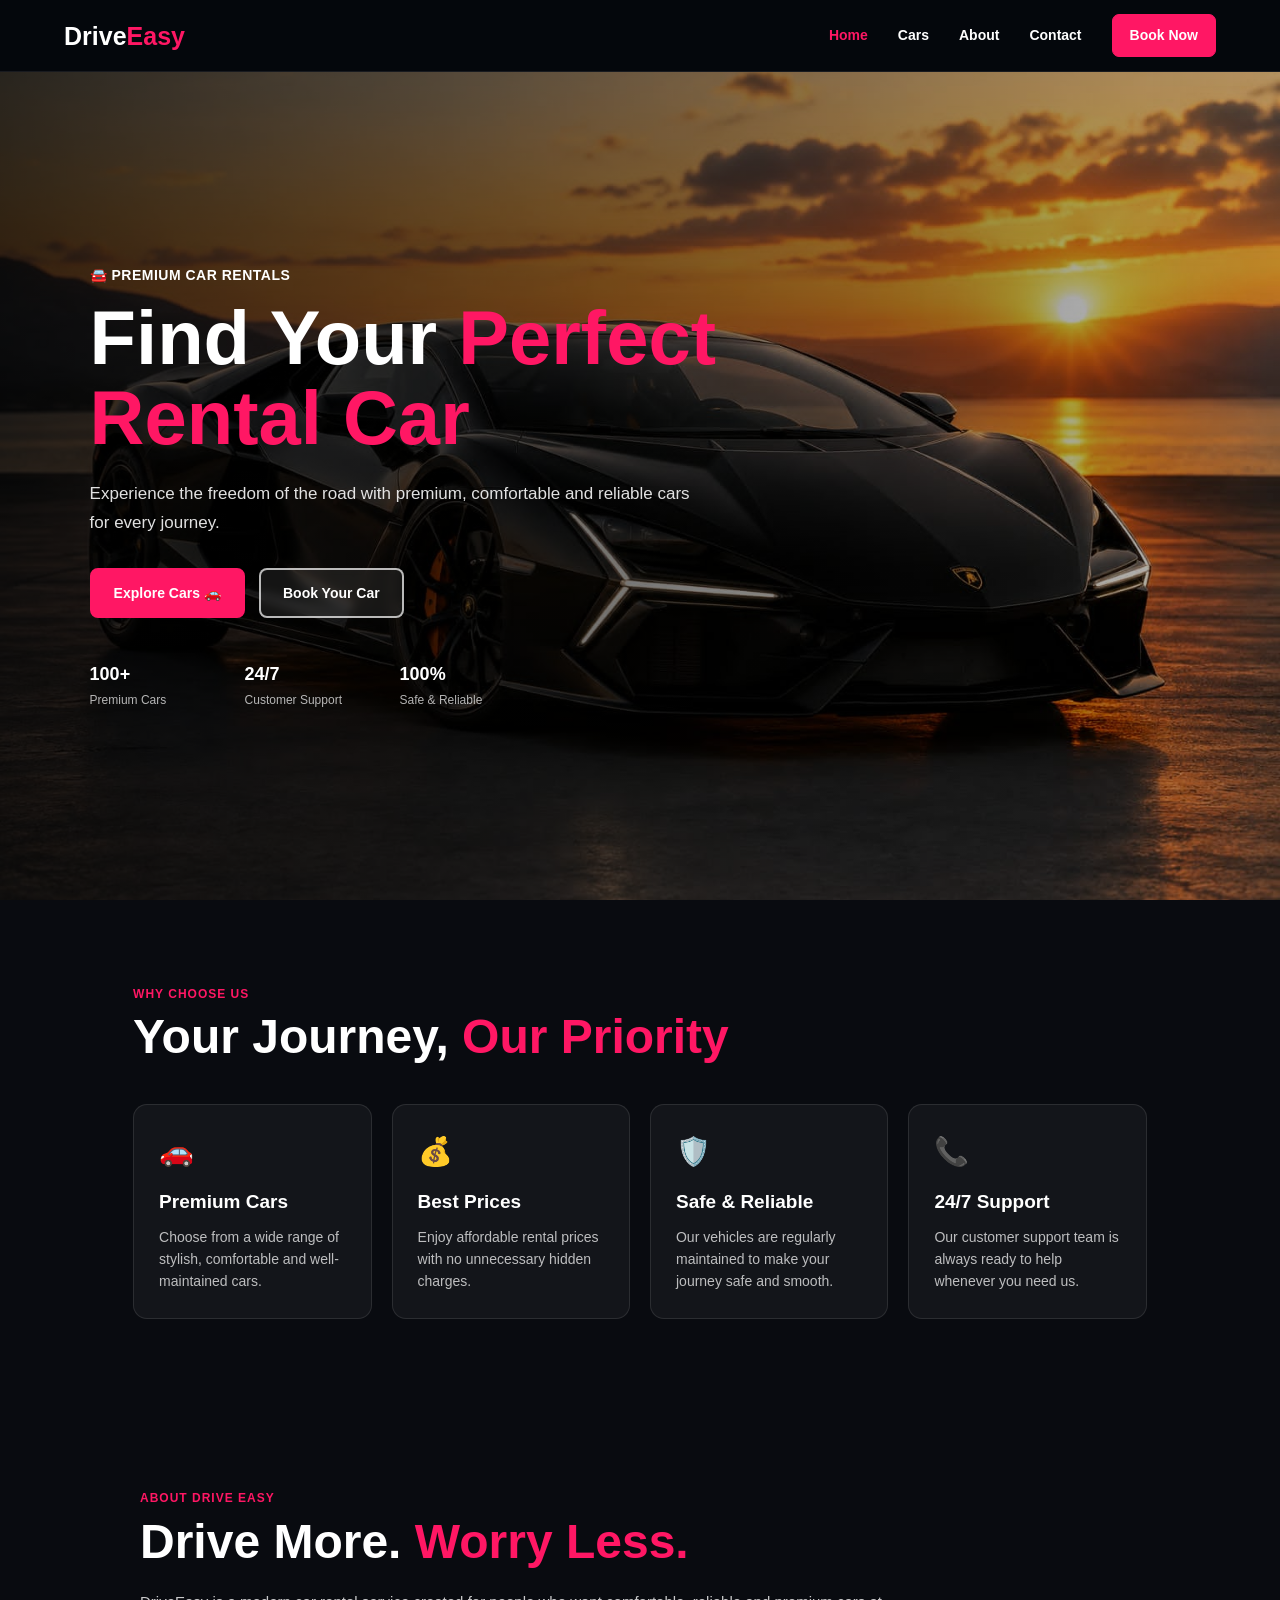
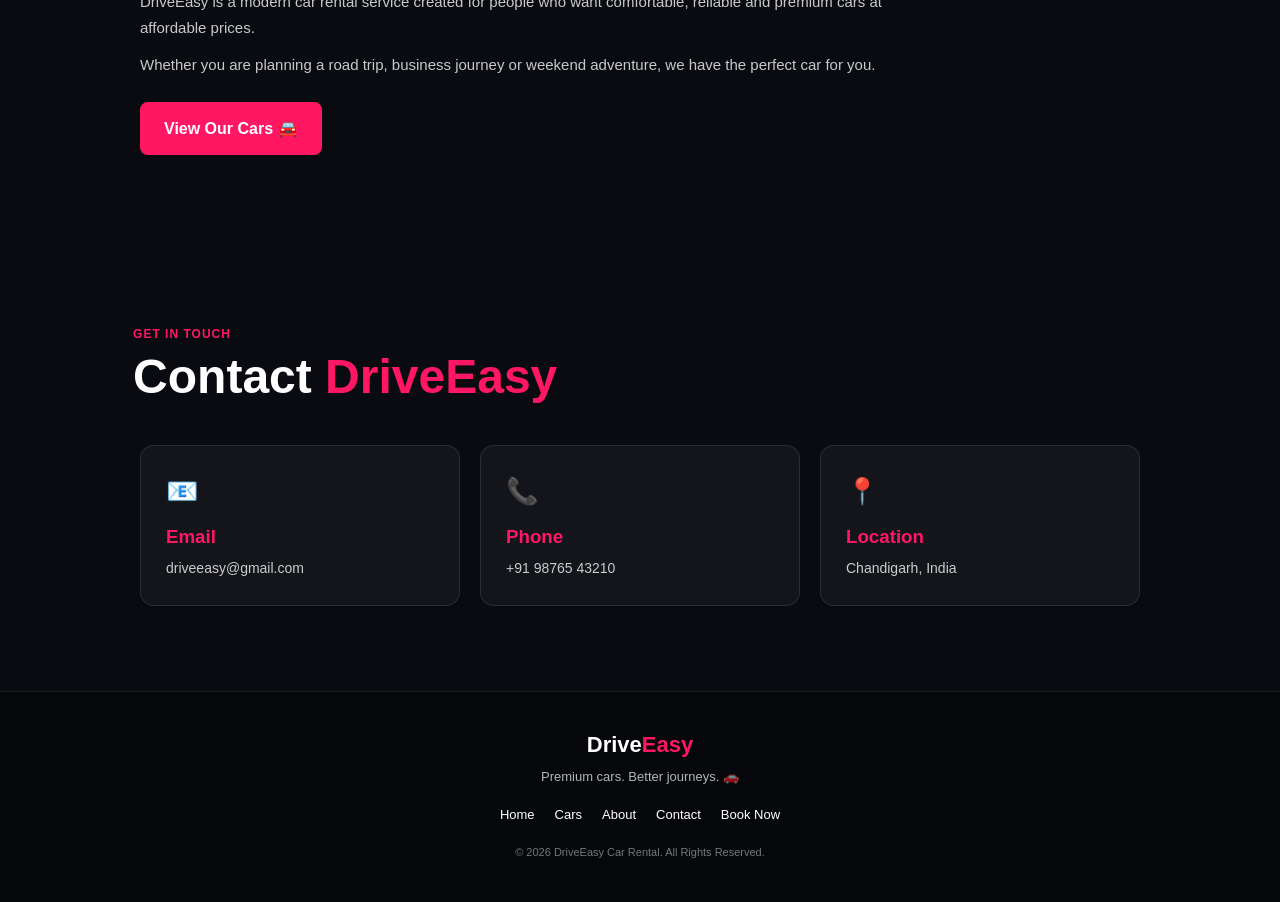
==== commit 905e67bd: "Enhance index.html with JavaScript and hero ID Added JavaScript section and updated hero section ID." ====
--- a/index.html
+++ b/index.html
@@ -17,7 +17,9 @@
 <header class="navbar">
 
     <div class="logo">
-        <a href="index.html">Drive<span>Easy</span></a>
+        <a href="index.html">
+            Drive<span>Easy</span>
+        </a>
     </div>
 
     <nav>
@@ -33,7 +35,7 @@
 
 <!-- ================= HERO ================= -->
 
-<section class="hero">
+<section class="hero" id="home">
 
     <div class="hero-overlay"></div>
 
@@ -64,6 +66,7 @@
             </a>
 
         </div>
+
 
         <!-- FEATURES -->
 
@@ -288,5 +291,9 @@
 </footer>
 
 
+<!-- ================= JAVASCRIPT ================= -->
+
+<script src="script.js"></script>
+
 </body>
 </html>
--- a/style.css
+++ b/style.css
@@ -1,6 +1,12 @@
-/* =========================================
+/* =========================================================
    DRIVE EASY - FINAL STYLE
-========================================= */
+   Responsive: Mobile + Tablet + Laptop + Desktop
+   ========================================================= */
+
+
+/* =========================================================
+   RESET
+   ========================================================= */
 
 * {
     margin: 0;
@@ -14,587 +20,1087 @@
 
 body {
     font-family: Arial, Helvetica, sans-serif;
-    background: #f5f6fa;
-    color: #222;
+    background: #07090d;
+    color: #ffffff;
     line-height: 1.6;
-}
-
-
-/* =========================================
+    overflow-x: hidden;
+}
+
+img {
+    max-width: 100%;
+    display: block;
+}
+
+a {
+    text-decoration: none;
+    color: inherit;
+}
+
+button,
+input,
+select,
+textarea {
+    font-family: inherit;
+}
+
+
+/* =========================================================
    NAVBAR
-========================================= */
+   ========================================================= */
 
 .navbar {
     width: 100%;
-    min-height: 70px;
-    background: rgba(255, 255, 255, 0.97);
+    min-height: 72px;
+
     display: flex;
     align-items: center;
     justify-content: space-between;
-    padding: 0 7%;
-    position: sticky;
-    top: 0;
+
+    padding: 0 5%;
+
+    position: relative;
     z-index: 1000;
-    box-shadow: 0 3px 15px rgba(0, 0, 0, 0.08);
+
+    background: rgba(5, 8, 13, 0.95);
+
+    border-bottom: 1px solid rgba(255, 255, 255, 0.08);
+
+    backdrop-filter: blur(10px);
+}
+
+
+/* LOGO */
+
+.logo {
+    font-size: 25px;
+    font-weight: 800;
+    white-space: nowrap;
 }
 
 .logo a {
-    text-decoration: none;
-    color: #e63946;
-    font-size: 27px;
-    font-weight: 800;
-}
-
-.nav-links {
+    color: #ffffff;
+}
+
+.logo span {
+    color: #ff1764;
+}
+
+
+/* NAV LINKS */
+
+.navbar nav {
     display: flex;
     align-items: center;
-    gap: 12px;
-    list-style: none;
-}
-
-.nav-links a {
-    text-decoration: none;
-    color: #222;
-    font-size: 15px;
+    justify-content: flex-end;
+
+    gap: 30px;
+}
+
+.navbar nav a {
+    color: #ffffff;
+
+    font-size: 14px;
     font-weight: 600;
-    padding: 10px 15px;
+
+    transition: all 0.3s ease;
+}
+
+.navbar nav a:hover {
+    color: #ff1764;
+}
+
+.navbar nav a.active {
+    color: #ff1764;
+}
+
+
+/* BOOK NOW */
+
+.navbar nav .nav-book {
+    padding: 9px 17px;
+
+    color: #ffffff;
+
+    background: #ff1764;
+
+    border: 1px solid #ff1764;
+
     border-radius: 7px;
-    transition: 0.3s;
-}
-
-.nav-links a:hover {
-    background: #e63946;
-    color: white;
-}
-
-.nav-links .book-btn {
-    background: #e63946;
-    color: white;
-}
-
-.nav-links .book-btn:hover {
-    background: #c92535;
-}
-
-
-/* =========================================
+}
+
+.navbar nav .nav-book:hover {
+    color: #ffffff;
+    background: #e90050;
+    border-color: #e90050;
+}
+
+
+/* =========================================================
    HERO
-========================================= */
+   ========================================================= */
 
 .hero {
-    min-height: 680px;
     position: relative;
+
+    width: 100%;
+    min-height: calc(100vh - 72px);
+
     display: flex;
     align-items: center;
-    justify-content: center;
-    text-align: center;
-
-    background-image:
-        linear-gradient(
-            rgba(0, 0, 0, 0.48),
-            rgba(0, 0, 0, 0.60)
-        ),
-        url("images/hero-car.jpg");
+
+    overflow: hidden;
+
+    /* IMPORTANT:
+       home-bg.jpg is inside images folder */
+    background-image: url("images/home-bg.jpg");
 
     background-size: cover;
-    background-position: center;
+    background-position: center center;
     background-repeat: no-repeat;
 
-    color: white;
-}
+    isolation: isolate;
+}
+
+
+/* HERO OVERLAY */
 
 .hero-overlay {
     position: absolute;
+
     inset: 0;
-    background: linear-gradient(
-        135deg,
-        rgba(230, 57, 70, 0.12),
-        rgba(0, 0, 0, 0.20)
-    );
-}
+
+    z-index: -1;
+
+    background:
+        linear-gradient(
+            90deg,
+            rgba(0, 0, 0, 0.78) 0%,
+            rgba(0, 0, 0, 0.52) 50%,
+            rgba(0, 0, 0, 0.25) 100%
+        );
+}
+
+
+/* HERO CONTENT */
 
 .hero-content {
     position: relative;
-    z-index: 2;
-    max-width: 850px;
-    padding: 30px 20px;
-}
-
-.hero-tag {
+    z-index: 5;
+
+    width: 90%;
+    max-width: 1200px;
+
+    margin: 0 auto;
+
+    padding: 80px 0;
+}
+
+
+/* SMALL TITLE */
+
+.small-title {
     display: inline-block;
-    background: #e63946;
-    color: white;
-    padding: 8px 18px;
-    border-radius: 30px;
-    font-size: 13px;
-    font-weight: bold;
-    margin-bottom: 20px;
-}
+
+    margin-bottom: 12px;
+
+    color: #ffffff;
+
+    font-size: 14px;
+    font-weight: 700;
+
+    letter-spacing: 0.5px;
+}
+
+
+/* HERO HEADING */
 
 .hero h1 {
-    font-size: 55px;
-    line-height: 1.15;
-    margin-bottom: 20px;
+    max-width: 760px;
+
+    margin-bottom: 22px;
+
+    color: #ffffff;
+
+    font-size: clamp(42px, 6vw, 76px);
+
+    line-height: 1.05;
+
     font-weight: 800;
-    text-shadow: 0 3px 15px rgba(0, 0, 0, 0.45);
 }
 
 .hero h1 span {
-    color: #ff4050;
-}
+    color: #ff1764;
+}
+
+
+/* HERO PARAGRAPH */
 
 .hero p {
-    max-width: 700px;
-    margin: 0 auto 28px;
-    font-size: 18px;
-    color: #f2f2f2;
-}
+    max-width: 620px;
+
+    margin-bottom: 30px;
+
+    color: rgba(255, 255, 255, 0.88);
+
+    font-size: 17px;
+
+    line-height: 1.7;
+}
+
+
+/* =========================================================
+   HERO BUTTONS
+   ========================================================= */
 
 .hero-buttons {
     display: flex;
+    align-items: center;
+
+    gap: 14px;
+
+    flex-wrap: wrap;
+}
+
+.hero-buttons a {
+    display: inline-flex;
+
+    align-items: center;
     justify-content: center;
-    gap: 15px;
+
+    min-height: 48px;
+
+    padding: 12px 22px;
+
+    border-radius: 8px;
+
+    font-size: 14px;
+    font-weight: 700;
+
+    transition: all 0.3s ease;
+}
+
+
+/* MAIN BUTTON */
+
+.main-btn {
+    display: inline-flex;
+
+    align-items: center;
+    justify-content: center;
+
+    padding: 12px 22px;
+
+    background: #ff1764;
+
+    color: #ffffff !important;
+
+    border: 2px solid #ff1764;
+
+    border-radius: 8px;
+
+    font-weight: 700;
+
+    transition: all 0.3s ease;
+}
+
+.main-btn:hover {
+    background: #e90050;
+
+    border-color: #e90050;
+
+    transform: translateY(-3px);
+
+    box-shadow:
+        0 10px 25px rgba(255, 23, 100, 0.35);
+}
+
+
+/* OUTLINE BUTTON */
+
+.outline-btn {
+    background: rgba(255, 255, 255, 0.08);
+
+    color: #ffffff !important;
+
+    border: 2px solid rgba(255, 255, 255, 0.7);
+
+    backdrop-filter: blur(5px);
+}
+
+.outline-btn:hover {
+    background: #ffffff;
+
+    color: #111111 !important;
+
+    border-color: #ffffff;
+
+    transform: translateY(-3px);
+}
+
+
+/* =========================================================
+   HERO FEATURES
+   ========================================================= */
+
+.features {
+    display: flex;
+
+    align-items: center;
+
     flex-wrap: wrap;
-}
-
-.hero-btn,
-.secondary-btn {
-    display: inline-block;
-    text-decoration: none;
-    padding: 13px 25px;
-    border-radius: 8px;
-    font-weight: bold;
-    transition: 0.3s;
-}
-
-.hero-btn {
-    background: #e63946;
-    color: white;
-}
-
-.hero-btn:hover {
-    background: #ff5360;
-    transform: translateY(-2px);
-}
-
-.secondary-btn {
-    border: 2px solid white;
-    color: white;
-}
-
-.secondary-btn:hover {
-    background: white;
-    color: #222;
-}
-
-.hero-features {
+
+    gap: 35px;
+
+    margin-top: 42px;
+}
+
+.feature {
     display: flex;
-    justify-content: center;
-    gap: 55px;
-    margin-top: 45px;
-    flex-wrap: wrap;
-}
-
-.hero-features div {
-    display: flex;
+
     flex-direction: column;
-}
-
-.hero-features strong {
-    font-size: 24px;
-}
-
-.hero-features small {
-    color: #ddd;
-}
-
-
-/* =========================================
-   SEARCH
-========================================= */
-
-.search {
+
+    min-width: 120px;
+}
+
+.feature strong {
+    color: #ffffff;
+
+    font-size: 18px;
+
+    margin-bottom: 2px;
+}
+
+.feature span {
+    color: rgba(255, 255, 255, 0.7);
+
+    font-size: 12px;
+}
+
+
+/* =========================================================
+   COMMON SECTIONS
+   ========================================================= */
+
+section {
+    width: 100%;
+}
+
+section:not(.hero) {
+    padding: 85px 6%;
+
+    background: #090b10;
+}
+
+section h2 {
+    color: #ffffff;
+
+    font-size: clamp(30px, 4vw, 48px);
+
+    line-height: 1.15;
+
+    margin-bottom: 18px;
+}
+
+section h2 span {
+    color: #ff1764;
+}
+
+section p {
+    color: rgba(255, 255, 255, 0.78);
+}
+
+
+/* =========================================================
+   SECTION TITLE
+   ========================================================= */
+
+.section-title {
     width: 90%;
     max-width: 1100px;
-    margin: -45px auto 60px;
-    position: relative;
-    z-index: 5;
-    background: white;
-    padding: 28px;
-    border-radius: 15px;
-    box-shadow: 0 10px 35px rgba(0, 0, 0, 0.13);
-}
-
-.search h2 {
+
+    margin: 0 auto 40px;
+}
+
+.section-title > p:first-child {
+    margin-bottom: 5px;
+
+    color: #ff1764;
+
+    font-size: 12px;
+
+    font-weight: 700;
+
+    letter-spacing: 1px;
+}
+
+.section-title h2 {
+    margin-bottom: 0;
+}
+
+
+/* =========================================================
+   WHY US
+   ========================================================= */
+
+.why-us {
+    background:
+        linear-gradient(
+            rgba(5, 7, 11, 0.96),
+            rgba(5, 7, 11, 0.98)
+        );
+}
+
+.why-container {
+    width: 90%;
+    max-width: 1100px;
+
+    margin: 0 auto;
+
+    display: grid;
+
+    grid-template-columns: repeat(4, 1fr);
+
+    gap: 20px;
+}
+
+.why-card {
+    padding: 25px;
+
+    background: rgba(255, 255, 255, 0.045);
+
+    border: 1px solid rgba(255, 255, 255, 0.10);
+
+    border-radius: 14px;
+
+    transition: all 0.3s ease;
+}
+
+.why-card:hover {
+    transform: translateY(-5px);
+
+    border-color: rgba(255, 23, 100, 0.45);
+
+    box-shadow:
+        0 15px 35px rgba(0, 0, 0, 0.35);
+}
+
+.why-card .icon {
+    font-size: 28px;
+
+    margin-bottom: 12px;
+}
+
+.why-card h3 {
+    margin-bottom: 8px;
+
+    color: #ffffff;
+
+    font-size: 19px;
+}
+
+.why-card p {
+    color: rgba(255, 255, 255, 0.72);
+
+    font-size: 14px;
+
+    line-height: 1.6;
+}
+
+
+/* =========================================================
+   ABOUT
+   ========================================================= */
+
+.about-section {
+    background:
+        linear-gradient(
+            rgba(5, 7, 11, 0.95),
+            rgba(5, 7, 11, 0.98)
+        );
+}
+
+.about-content {
+    width: 90%;
+    max-width: 1000px;
+
+    margin: 0 auto;
+}
+
+.about-small {
+    margin-bottom: 6px;
+
+    color: #ff1764 !important;
+
+    font-size: 12px;
+
+    font-weight: 700;
+
+    letter-spacing: 1px;
+}
+
+.about-content h2 {
+    margin-bottom: 20px;
+}
+
+.about-content > p:not(.about-small) {
+    max-width: 800px;
+
+    margin-bottom: 12px;
+
+    font-size: 15px;
+
+    line-height: 1.7;
+}
+
+.about-content .main-btn {
+    margin-top: 12px;
+}
+
+
+/* =========================================================
+   CONTACT
+   ========================================================= */
+
+.contact-section {
+    background:
+        linear-gradient(
+            rgba(5, 7, 11, 0.95),
+            rgba(5, 7, 11, 0.99)
+        );
+}
+
+.contact-container {
+    width: 90%;
+    max-width: 1000px;
+
+    margin: 0 auto;
+
+    display: grid;
+
+    grid-template-columns: repeat(3, 1fr);
+
+    gap: 20px;
+}
+
+.contact-box {
+    padding: 25px;
+
+    background: rgba(255, 255, 255, 0.045);
+
+    border: 1px solid rgba(255, 255, 255, 0.10);
+
+    border-radius: 14px;
+
+    transition: all 0.3s ease;
+}
+
+.contact-box:hover {
+    transform: translateY(-5px);
+
+    border-color: rgba(255, 23, 100, 0.45);
+}
+
+.contact-icon {
+    font-size: 26px;
+
+    margin-bottom: 10px;
+}
+
+.contact-box h3 {
+    color: #ff1764;
+
+    margin-bottom: 5px;
+}
+
+.contact-box p {
+    font-size: 14px;
+}
+
+
+/* =========================================================
+   FOOTER
+   ========================================================= */
+
+footer {
+    padding: 35px 6%;
+
     text-align: center;
-    margin-bottom: 20px;
-    color: #222;
-}
-
-.search form {
+
+    background: #05070a;
+
+    color: rgba(255, 255, 255, 0.7);
+
+    border-top: 1px solid rgba(255, 255, 255, 0.08);
+}
+
+.footer-logo {
+    margin-bottom: 5px;
+
+    color: #ffffff;
+
+    font-size: 22px;
+
+    font-weight: 800;
+}
+
+.footer-logo span {
+    color: #ff1764;
+}
+
+footer p {
+    margin: 5px 0;
+
+    font-size: 13px;
+}
+
+.footer-links {
     display: flex;
+
     justify-content: center;
-    gap: 12px;
+
     flex-wrap: wrap;
-}
-
-.search select,
-.search button {
-    height: 48px;
-    padding: 0 16px;
-    border: 1px solid #ddd;
-    border-radius: 7px;
-    font-size: 14px;
-}
-
-.search select {
-    min-width: 180px;
-    background: white;
-}
-
-.search button {
-    background: #e63946;
-    color: white;
+
+    gap: 20px;
+
+    margin: 18px 0;
+}
+
+.footer-links a {
+    color: #ffffff;
+
+    font-size: 13px;
+
+    transition: 0.3s ease;
+}
+
+.footer-links a:hover {
+    color: #ff1764;
+}
+
+.copyright {
+    color: rgba(255, 255, 255, 0.45) !important;
+
+    font-size: 11px !important;
+}
+
+
+/* =========================================================
+   FORMS / GENERAL BUTTONS
+   ========================================================= */
+
+form {
+    width: 100%;
+}
+
+input,
+select,
+textarea {
+    width: 100%;
+
+    padding: 14px 16px;
+
+    margin-bottom: 15px;
+
+    background: #11151c;
+
+    color: #ffffff;
+
+    border: 1px solid rgba(255, 255, 255, 0.15);
+
+    border-radius: 8px;
+
+    outline: none;
+}
+
+input:focus,
+select:focus,
+textarea:focus {
+    border-color: #ff1764;
+}
+
+textarea {
+    min-height: 140px;
+
+    resize: vertical;
+}
+
+button {
+    padding: 13px 24px;
+
     border: none;
-    font-weight: bold;
+
+    border-radius: 8px;
+
+    background: #ff1764;
+
+    color: #ffffff;
+
+    font-size: 15px;
+
+    font-weight: 700;
+
     cursor: pointer;
-    transition: 0.3s;
-}
-
-.search button:hover {
-    background: #c92535;
-}
-
-
-/* =========================================
-   AVAILABLE CARS
-========================================= */
-
-#cars {
-    width: 90%;
-    max-width: 1200px;
-    margin: 0 auto 80px;
-}
-
-#cars > h2 {
-    text-align: center;
-    font-size: 35px;
-    margin-bottom: 35px;
-}
-
-.car-container {
-    display: grid;
-    grid-template-columns: repeat(2, 1fr);
-    gap: 28px;
-}
-
-.car-card {
-    background: white;
-    border-radius: 15px;
-    overflow: hidden;
-    padding-bottom: 22px;
-    box-shadow: 0 7px 25px rgba(0, 0, 0, 0.09);
-    transition: 0.3s;
-}
-
-.car-card:hover {
-    transform: translateY(-7px);
-    box-shadow: 0 15px 35px rgba(0, 0, 0, 0.15);
-}
-
-.car-card img {
-    width: 100%;
-    height: 250px;
-    object-fit: cover;
-    display: block;
-}
-
-.car-card h3 {
-    font-size: 23px;
-    margin: 18px 20px 5px;
-}
-
-.car-card p {
-    margin: 6px 20px;
-    color: #666;
-}
-
-.car-card p:first-of-type {
-    color: #e63946;
-    font-size: 18px;
-    font-weight: bold;
-}
-
-.view-details,
-.btn {
-    display: inline-block;
-    border: none;
-    text-decoration: none;
-    cursor: pointer;
-    padding: 10px 17px;
-    border-radius: 6px;
-    font-weight: bold;
-    transition: 0.3s;
-}
-
-.view-details {
-    margin-left: 20px;
-    background: #222;
-    color: white;
-}
-
-.view-details:hover {
-    background: #e63946;
-}
-
-.car-card .btn {
-    margin-left: 20px;
-    background: #e63946;
-    color: white;
-}
-
-.car-card .btn:hover {
-    background: #c92535;
-}
-
-
-/* =========================================
-   CAR POPUP
-========================================= */
-
-.car-modal {
-    display: none;
-    position: fixed;
-    z-index: 9999;
-    inset: 0;
-    background: rgba(0, 0, 0, 0.78);
-    justify-content: center;
-    align-items: center;
-    padding: 20px;
-}
-
-.car-modal-content {
-    background: white;
-    width: 100%;
-    max-width: 900px;
-    max-height: 90vh;
-    overflow-y: auto;
-    border-radius: 18px;
-    padding: 30px;
-    position: relative;
-    text-align: center;
-}
-
-.close-btn {
-    position: absolute;
-    right: 15px;
-    top: 15px;
-    border: none;
-    background: #e63946;
-    color: white;
-    font-size: 25px;
-    width: 42px;
-    height: 42px;
-    border-radius: 50%;
-    cursor: pointer;
-}
-
-.car-modal-content h2 {
-    font-size: 30px;
-    margin-bottom: 12px;
-    color: #222;
-}
-
-.car-modal-content p {
-    line-height: 1.7;
-    color: #555;
-}
-
-.car-features {
-    margin: 18px 0;
-    line-height: 2;
-    font-size: 17px;
-}
-
-.car-gallery {
-    display: flex;
-    gap: 15px;
-    justify-content: center;
-    flex-wrap: wrap;
-    margin-top: 20px;
-}
-
-.car-gallery img {
-    width: 250px;
-    height: 170px;
-    object-fit: cover;
-    border-radius: 10px;
-}
-
-
-/* =========================================
-   ABOUT
-========================================= */
-
-#about {
-    background: white;
-    text-align: center;
-    padding: 75px 20px;
-}
-
-#about h2 {
-    font-size: 35px;
-    margin-bottom: 15px;
-}
-
-#about p {
-    max-width: 750px;
-    margin: auto;
-    color: #666;
-    font-size: 17px;
-}
-
-
-/* =========================================
-   CONTACT
-========================================= */
-
-#contact {
-    background: #181818;
-    color: white;
-    text-align: center;
-    padding: 65px 20px;
-}
-
-#contact h2 {
-    font-size: 35px;
-    margin-bottom: 20px;
-}
-
-#contact p {
-    color: #ddd;
-    margin: 8px 0;
-}
-
-
-/* =========================================
-   RESPONSIVE MOBILE
-========================================= */
+
+    transition: all 0.3s ease;
+}
+
+button:hover {
+    background: #e90050;
+
+    transform: translateY(-2px);
+}
+
+
+/* =========================================================
+   GENERIC CAR CARDS
+   ========================================================= */
+
+.car-card,
+.card,
+.feature-card {
+    background: rgba(255, 255, 255, 0.055);
+
+    border: 1px solid rgba(255, 255, 255, 0.10);
+
+    border-radius: 16px;
+
+    padding: 25px;
+
+    transition: all 0.3s ease;
+}
+
+.car-card:hover,
+.card:hover,
+.feature-card:hover {
+    transform: translateY(-5px);
+
+    border-color: rgba(255, 23, 100, 0.45);
+
+    box-shadow:
+        0 15px 35px rgba(0, 0, 0, 0.35);
+}
+
+
+/* =========================================================
+   MOBILE
+   ========================================================= */
 
 @media (max-width: 768px) {
 
+    /* NAVBAR */
+
     .navbar {
-        padding: 12px 18px;
-        flex-direction: column;
+        min-height: 62px;
+
+        padding: 0 14px;
+    }
+
+    .logo {
+        font-size: 20px;
+    }
+
+    .navbar nav {
         gap: 10px;
     }
 
-    .logo a {
-        font-size: 24px;
-    }
-
-    .nav-links {
-        gap: 5px;
-        flex-wrap: wrap;
-        justify-content: center;
-    }
-
-    .nav-links a {
+    .navbar nav a {
+        font-size: 10px;
+    }
+
+    .navbar nav .nav-book {
+        padding: 6px 8px;
+    }
+
+
+    /* HERO */
+
+    .hero {
+        min-height: calc(100vh - 62px);
+
+        align-items: flex-end;
+
+        background-position: center center;
+    }
+
+    .hero-overlay {
+        z-index: -1;
+
+        background:
+            linear-gradient(
+                180deg,
+                rgba(0, 0, 0, 0.10) 0%,
+                rgba(0, 0, 0, 0.42) 45%,
+                rgba(0, 0, 0, 0.90) 100%
+            );
+    }
+
+    .hero-content {
+        width: 88%;
+
+        padding: 0 0 65px;
+    }
+
+    .small-title {
+        font-size: 10px;
+
+        margin-bottom: 7px;
+    }
+
+    .hero h1 {
+        max-width: 100%;
+
+        margin-bottom: 15px;
+
+        font-size: clamp(31px, 8vw, 45px);
+
+        line-height: 1.06;
+    }
+
+    .hero p {
+        max-width: 100%;
+
+        margin-bottom: 18px;
+
         font-size: 12px;
-        padding: 8px 10px;
-    }
-
-    .hero {
-        min-height: 600px;
+
+        line-height: 1.55;
+    }
+
+
+    /* BUTTONS */
+
+    .hero-buttons {
+        gap: 8px;
+    }
+
+    .hero-buttons a,
+    .main-btn {
+        min-height: 42px;
+
+        padding: 9px 13px;
+
+        font-size: 11px;
+
+        border-radius: 7px;
+    }
+
+
+    /* FEATURES */
+
+    .features {
+        gap: 14px;
+
+        margin-top: 24px;
+    }
+
+    .feature {
+        min-width: 90px;
+    }
+
+    .feature strong {
+        font-size: 13px;
+    }
+
+    .feature span {
+        font-size: 9px;
+    }
+
+
+    /* SECTIONS */
+
+    section:not(.hero) {
+        padding: 55px 6%;
+    }
+
+    section h2 {
+        font-size: 30px;
+    }
+
+
+    /* WHY */
+
+    .why-container {
+        grid-template-columns: 1fr;
+
+        gap: 14px;
+    }
+
+    .why-card {
+        padding: 20px;
+    }
+
+
+    /* CONTACT */
+
+    .contact-container {
+        grid-template-columns: 1fr;
+
+        gap: 14px;
+    }
+
+
+    /* FOOTER */
+
+    .footer-links {
+        gap: 12px;
+    }
+}
+
+
+/* =========================================================
+   SMALL PHONES
+   ========================================================= */
+
+@media (max-width: 480px) {
+
+    .navbar {
+        padding: 0 10px;
+    }
+
+    .logo {
+        font-size: 17px;
+    }
+
+    .navbar nav {
+        gap: 7px;
+    }
+
+    .navbar nav a {
+        font-size: 8px;
+    }
+
+    .navbar nav .nav-book {
+        padding: 5px 6px;
+    }
+
+
+    .hero-content {
+        width: 87%;
+
+        padding-bottom: 55px;
     }
 
     .hero h1 {
-        font-size: 36px;
+        font-size: 32px;
+    }
+
+    .hero p {
+        font-size: 11px;
+    }
+
+    .hero-buttons a,
+    .main-btn {
+        padding: 8px 11px;
+
+        font-size: 10px;
+    }
+
+    .features {
+        gap: 9px;
+    }
+
+    .feature {
+        min-width: 75px;
+    }
+
+    .feature strong {
+        font-size: 11px;
+    }
+
+    .feature span {
+        font-size: 8px;
+    }
+
+    .section-title {
+        width: 100%;
+    }
+
+    .why-container,
+    .contact-container,
+    .about-content {
+        width: 100%;
+    }
+}
+
+
+/* =========================================================
+   TABLET
+   ========================================================= */
+
+@media (min-width: 769px) and (max-width: 1024px) {
+
+    .navbar {
+        padding: 0 4%;
+    }
+
+    .navbar nav {
+        gap: 18px;
+    }
+
+    .navbar nav a {
+        font-size: 12px;
+    }
+
+    .hero-content {
+        width: 88%;
+    }
+
+    .hero h1 {
+        font-size: 55px;
     }
 
     .hero p {
         font-size: 15px;
     }
 
-    .hero-features {
-        gap: 25px;
-        margin-top: 30px;
-    }
-
-    .hero-features strong {
-        font-size: 20px;
-    }
-
-    .search {
-        width: 92%;
-        margin-top: -30px;
-        padding: 20px 15px;
-    }
-
-    .search form {
-        flex-direction: column;
-    }
-
-    .search select,
-    .search button {
-        width: 100%;
-    }
-
-    .car-container {
-        grid-template-columns: 1fr;
-    }
-
-    .car-card img {
-        height: 220px;
-    }
-
-    #cars > h2 {
-        font-size: 29px;
-    }
-
-    .car-modal-content {
-        padding: 25px 15px;
-    }
-
-    .car-gallery img {
-        width: 100%;
-        height: 190px;
-    }
-}
-
-
-/* =========================================
-   SMALL PHONES
-========================================= */
-
-@media (max-width: 480px) {
-
-    .hero h1 {
-        font-size: 31px;
-    }
-
-    .hero p {
-        font-size: 14px;
-    }
-
-    .hero-btn,
-    .secondary-btn {
-        width: 100%;
-    }
-
-    .hero-features {
-        gap: 18px;
-    }
-
-    .hero-features strong {
-        font-size: 18px;
-    }
-
-    .hero-features small {
-        font-size: 11px;
-    }
-
-    .car-card h3 {
-        font-size: 20px;
-    }
-}
+    .why-container {
+        grid-template-columns: repeat(2, 1fr);
+    }
+
+    .contact-container {
+        grid-template-columns: repeat(2, 1fr);
+    }
+}
+
+
+/* =========================================================
+   DESKTOP
+   ========================================================= */
+
+@media (min-width: 1025px) {
+
+    .hero-content {
+        padding-left: 2%;
+    }
+
+    .hero-buttons a {
+        min-width: 145px;
+    }
+}
+
+
+/* =========================================================
+   ACCESSIBILITY
+   ========================================================= */
+
+a:focus-visible,
+button:focus-visible,
+input:focus-visible,
+select:focus-visible,
+textarea:focus-visible {
+    outline: 2px solid #ff1764;
+
+    outline-offset: 3px;
+}
+
+
+/* =========================================================
+   PREVENT HORIZONTAL SCROLL
+   ========================================================= */
+
+html,
+body {
+    max-width: 100%;
+
+    overflow-x: hidden;
+}
